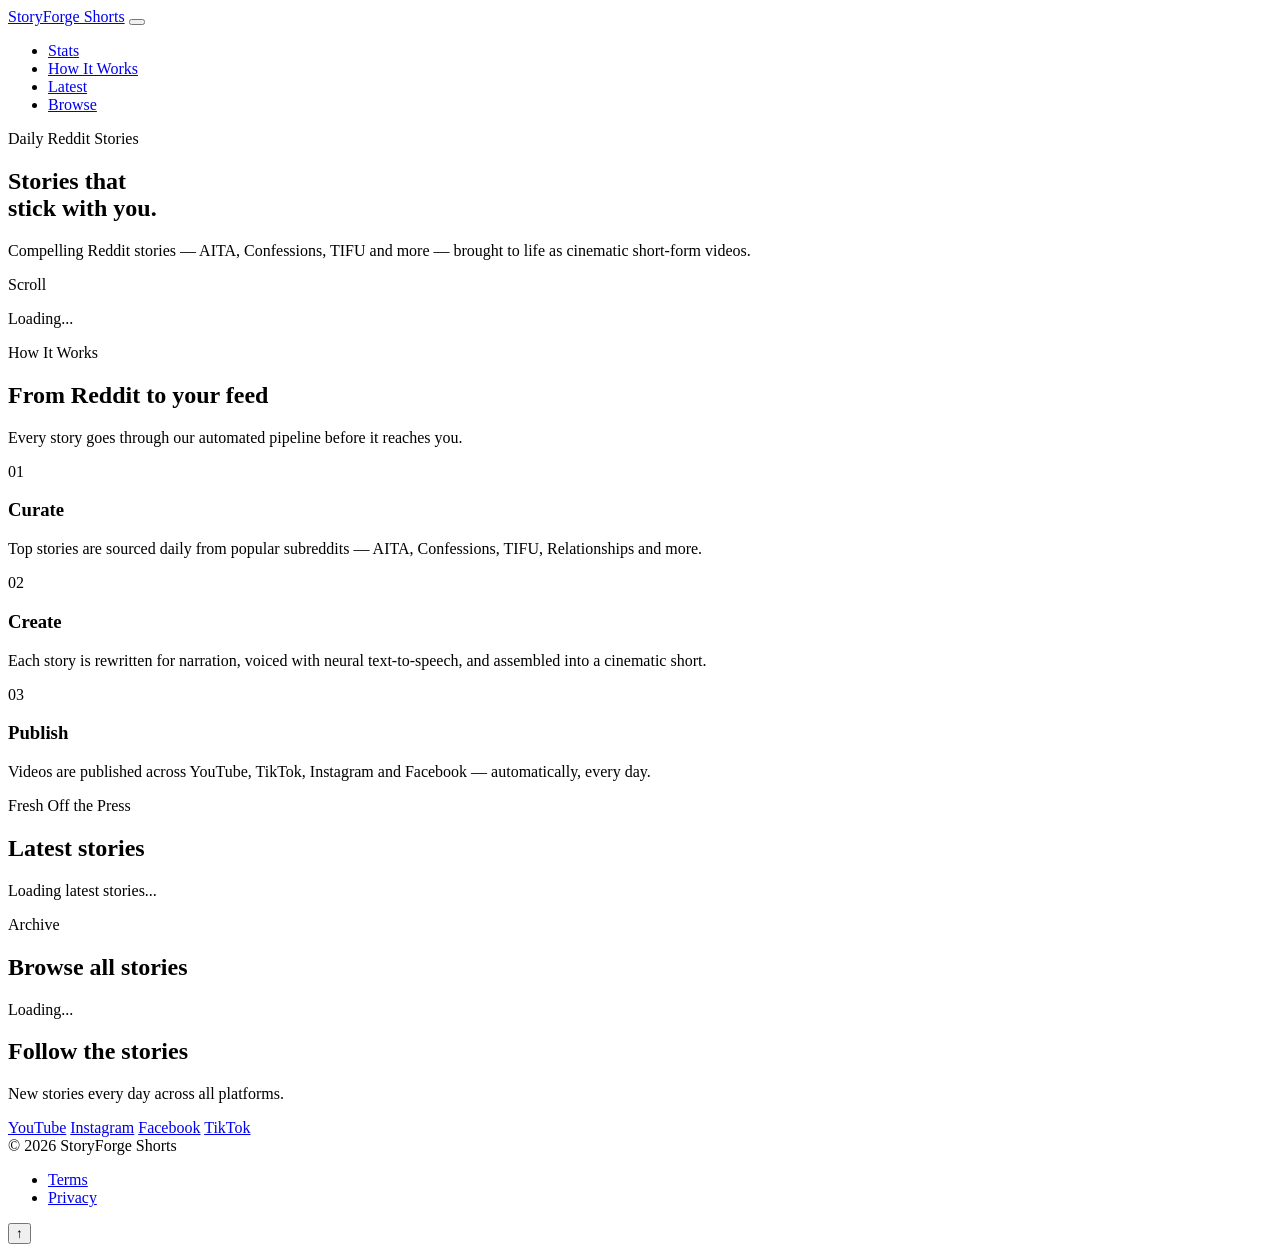
==== index.html @ d6430f86 "Polish: hero fade-in, sort toggle, filter transitions, 404 page, grain texture - CSS-only hero fade-" ====
<!DOCTYPE html>
<html lang="en">
<head>
    <meta charset="UTF-8">
    <meta name="viewport" content="width=device-width, initial-scale=1.0">
    <title>StoryForge Shorts — Daily Reddit Stories</title>
    <meta name="description" content="Compelling Reddit stories brought to life as short-form videos. AITA, TIFU, Confessions, Relationships and more — new stories daily.">
    <meta property="og:title" content="StoryForge Shorts — Daily Reddit Stories">
    <meta property="og:description" content="Reddit stories as cinematic short-form videos. New stories daily on YouTube, TikTok, Instagram and more.">
    <meta property="og:image" content="/storyforgesshorts.com/app_icon.png">
    <meta property="og:type" content="website">
    <link rel="icon" href="/storyforgesshorts.com/app_icon.png">
    <link rel="preconnect" href="https://img.youtube.com">
    <link rel="preconnect" href="https://www.youtube.com">
    <link rel="stylesheet" href="/storyforgesshorts.com/css/style.css">
</head>
<body>

    <!-- Nav -->
    <nav class="site-nav">
        <div class="container">
            <a href="/storyforgesshorts.com/" class="brand">StoryForge Shorts</a>
            <button class="nav-toggle" aria-label="Menu">
                <span></span><span></span><span></span>
            </button>
            <ul class="nav-links">
                <li><a href="#stats">Stats</a></li>
                <li><a href="#how">How It Works</a></li>
                <li><a href="#latest">Latest</a></li>
                <li><a href="#gallery">Browse</a></li>
            </ul>
        </div>
    </nav>

    <!-- Hero — CSS-only fade-in, no .reveal needed -->
    <section class="hero">
        <div class="hero-content">
            <span class="hero-label">Daily Reddit Stories</span>
            <h1>Stories that<br><span class="accent">stick with you.</span></h1>
            <p class="hero-sub">Compelling Reddit stories — AITA, Confessions, TIFU and more — brought to life as cinematic short-form videos.</p>
        </div>
        <div id="hero-video" class="hero-video"></div>
        <div class="scroll-hint">
            <span>Scroll</span>
            <div class="arrow"></div>
        </div>
    </section>

    <!-- Stats -->
    <section id="stats" class="stats-section">
        <div class="container">
            <div id="stats-row" class="stats-row reveal">
                <p class="loading-msg">Loading...</p>
            </div>
        </div>
    </section>

    <!-- How It Works -->
    <section id="how" class="how-section">
        <div class="container">
            <div class="section-title reveal">
                <span class="label">How It Works</span>
                <h2>From Reddit to your feed</h2>
                <p>Every story goes through our automated pipeline before it reaches you.</p>
            </div>
            <div class="steps-grid">
                <div class="step reveal reveal-delay-1">
                    <div class="step-num">01</div>
                    <h3>Curate</h3>
                    <p>Top stories are sourced daily from popular subreddits — AITA, Confessions, TIFU, Relationships and more.</p>
                </div>
                <div class="step reveal reveal-delay-2">
                    <div class="step-num">02</div>
                    <h3>Create</h3>
                    <p>Each story is rewritten for narration, voiced with neural text-to-speech, and assembled into a cinematic short.</p>
                </div>
                <div class="step reveal reveal-delay-3">
                    <div class="step-num">03</div>
                    <h3>Publish</h3>
                    <p>Videos are published across YouTube, TikTok, Instagram and Facebook — automatically, every day.</p>
                </div>
            </div>
        </div>
    </section>

    <!-- Latest Stories -->
    <section id="latest" class="latest-section">
        <div class="container">
            <div class="section-title reveal">
                <span class="label">Fresh Off the Press</span>
                <h2>Latest stories</h2>
            </div>
            <div id="latest-grid" class="latest-grid">
                <p class="loading-msg">Loading latest stories...</p>
            </div>
        </div>
    </section>

    <!-- Gallery -->
    <section id="gallery" class="gallery-section">
        <div class="container">
            <div class="section-title reveal">
                <span class="label">Archive</span>
                <h2>Browse all stories</h2>
            </div>
            <div class="gallery-controls reveal">
                <div id="filter-tabs" class="filter-tabs"></div>
                <div id="sort-toggle" class="sort-toggle"></div>
            </div>
            <div id="video-grid" class="video-grid">
                <p class="loading-msg">Loading...</p>
            </div>
        </div>
    </section>

    <!-- CTA / Social -->
    <section class="cta-section">
        <div class="container reveal">
            <h2>Follow the stories</h2>
            <p>New stories every day across all platforms.</p>
            <div class="social-row">
                <a href="https://youtube.com/@storyforgecaps" target="_blank" rel="noopener" class="social-btn">YouTube</a>
                <a href="https://www.instagram.com/storyforgecaps" target="_blank" rel="noopener" class="social-btn">Instagram</a>
                <a href="https://www.facebook.com/people/Story-Forge-Shorts/61588157677392/" target="_blank" rel="noopener" class="social-btn">Facebook</a>
                <a href="https://www.tiktok.com/@storyforgecaps" target="_blank" rel="noopener" class="social-btn">TikTok</a>
            </div>
        </div>
    </section>

    <!-- Footer -->
    <footer class="site-footer">
        <div class="container">
            <div class="footer-inner">
                <span class="footer-copy">&copy; 2026 StoryForge Shorts</span>
                <ul class="footer-links">
                    <li><a href="/storyforgesshorts.com/terms">Terms</a></li>
                    <li><a href="/storyforgesshorts.com/privacy">Privacy</a></li>
                </ul>
            </div>
        </div>
    </footer>

    <button id="back-to-top" class="back-to-top" aria-label="Back to top">&#8593;</button>

    <script src="/storyforgesshorts.com/js/app.js"></script>
</body>
</html>
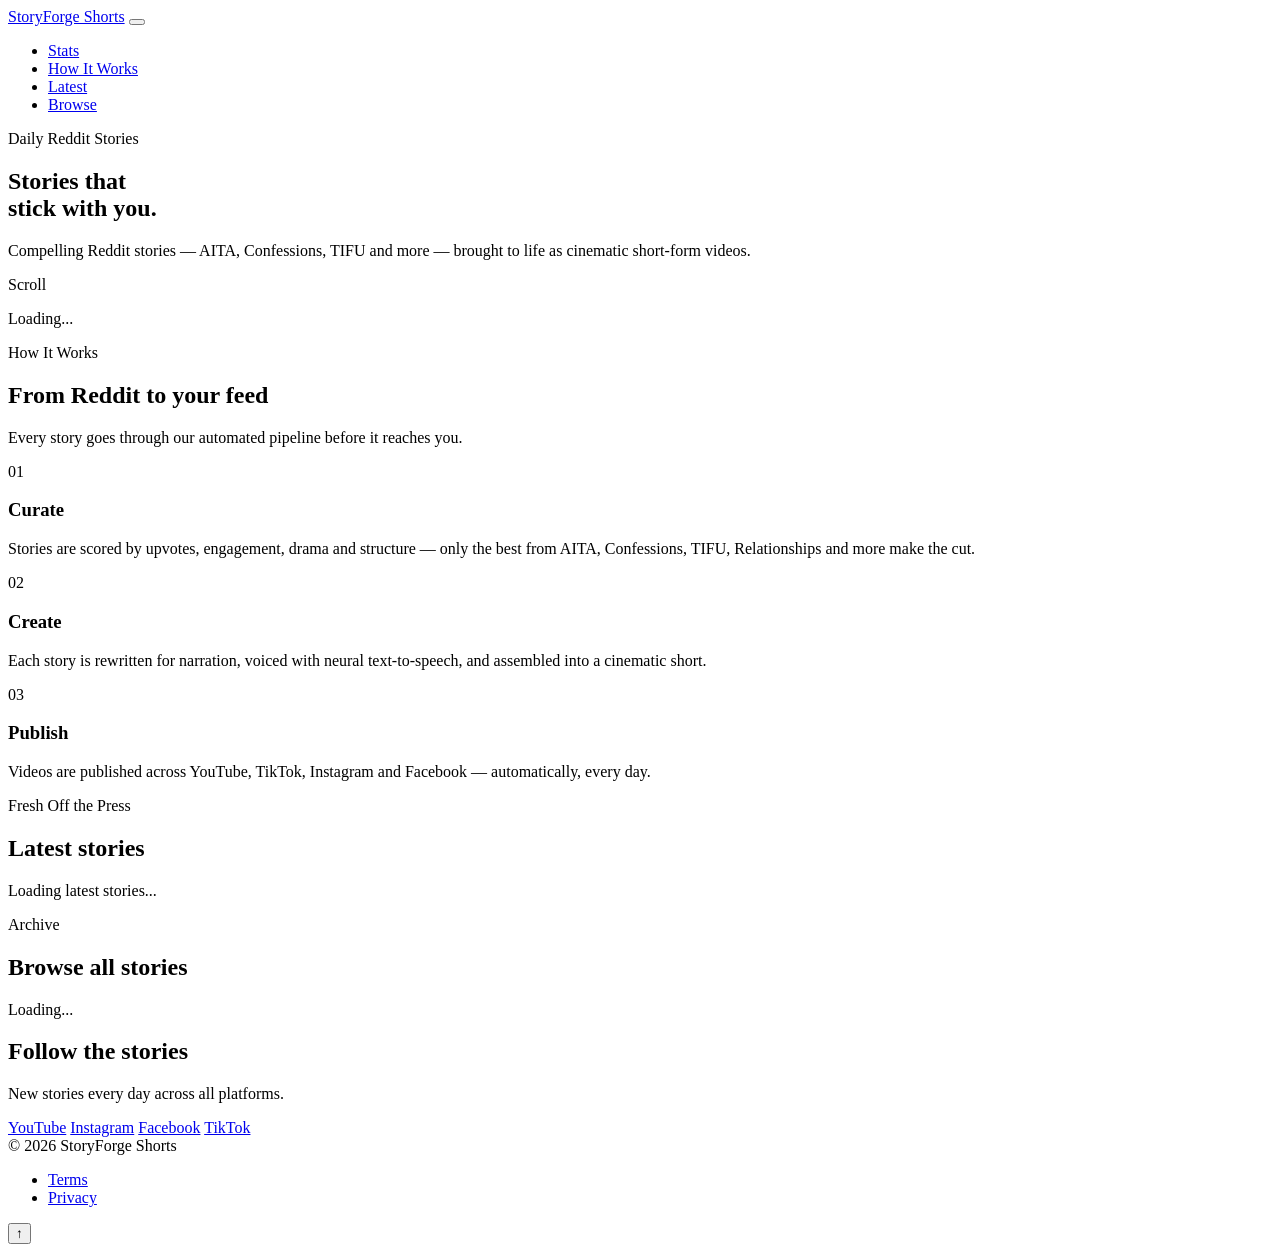
==== commit 0c7bd53c: "Show actual video titles and update How It Works copy - Story cards now display real titles from met" ====
--- a/index.html
+++ b/index.html
@@ -67,7 +67,7 @@
                 <div class="step reveal reveal-delay-1">
                     <div class="step-num">01</div>
                     <h3>Curate</h3>
-                    <p>Top stories are sourced daily from popular subreddits — AITA, Confessions, TIFU, Relationships and more.</p>
+                    <p>Stories are scored by upvotes, engagement, drama and structure — only the best from AITA, Confessions, TIFU, Relationships and more make the cut.</p>
                 </div>
                 <div class="step reveal reveal-delay-2">
                     <div class="step-num">02</div>
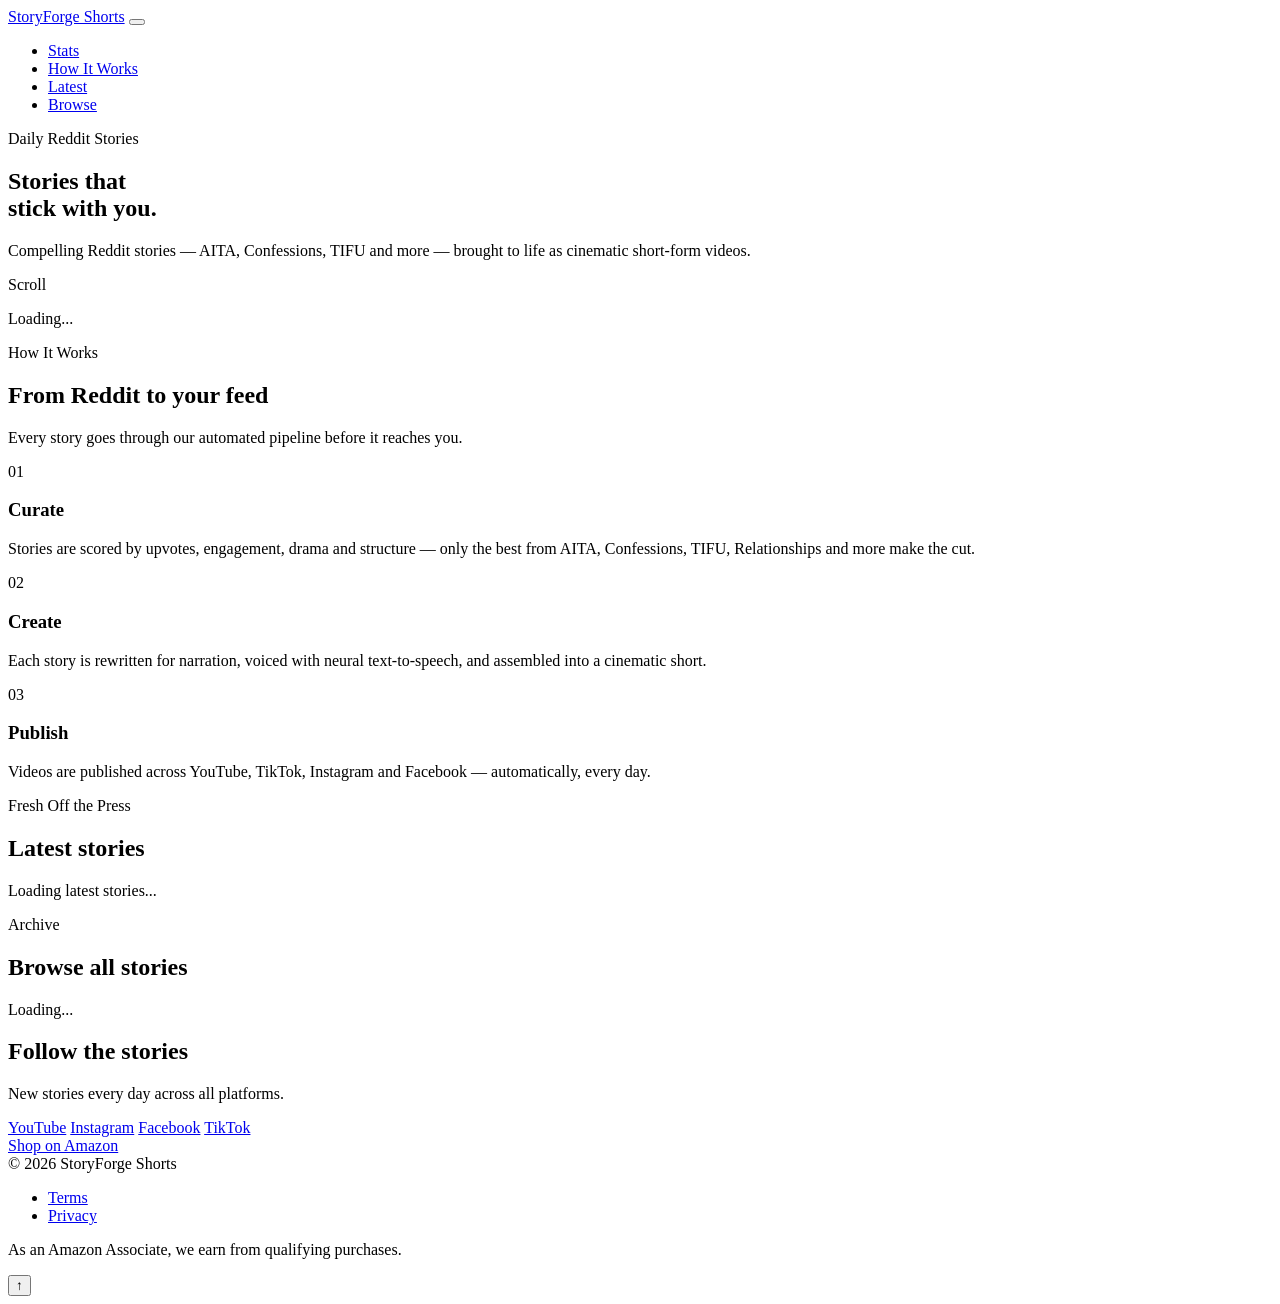
==== commit d068bf63: "Add Amazon affiliate link and disclosure to website Co-Authored-By: Claude Opus 4.6 <noreply@anthrop" ====
--- a/index.html
+++ b/index.html
@@ -124,6 +124,9 @@
                 <a href="https://www.facebook.com/people/Story-Forge-Shorts/61588157677392/" target="_blank" rel="noopener" class="social-btn">Facebook</a>
                 <a href="https://www.tiktok.com/@storyforgecaps" target="_blank" rel="noopener" class="social-btn">TikTok</a>
             </div>
+            <div class="affiliate-row">
+                <a href="https://www.amazon.ae/?tag=storyforgesho-21" target="_blank" rel="noopener" class="social-btn affiliate-btn">Shop on Amazon</a>
+            </div>
         </div>
     </section>
 
@@ -137,6 +140,7 @@
                     <li><a href="/storyforgesshorts.com/privacy">Privacy</a></li>
                 </ul>
             </div>
+            <p class="affiliate-disclosure">As an Amazon Associate, we earn from qualifying purchases.</p>
         </div>
     </footer>
 
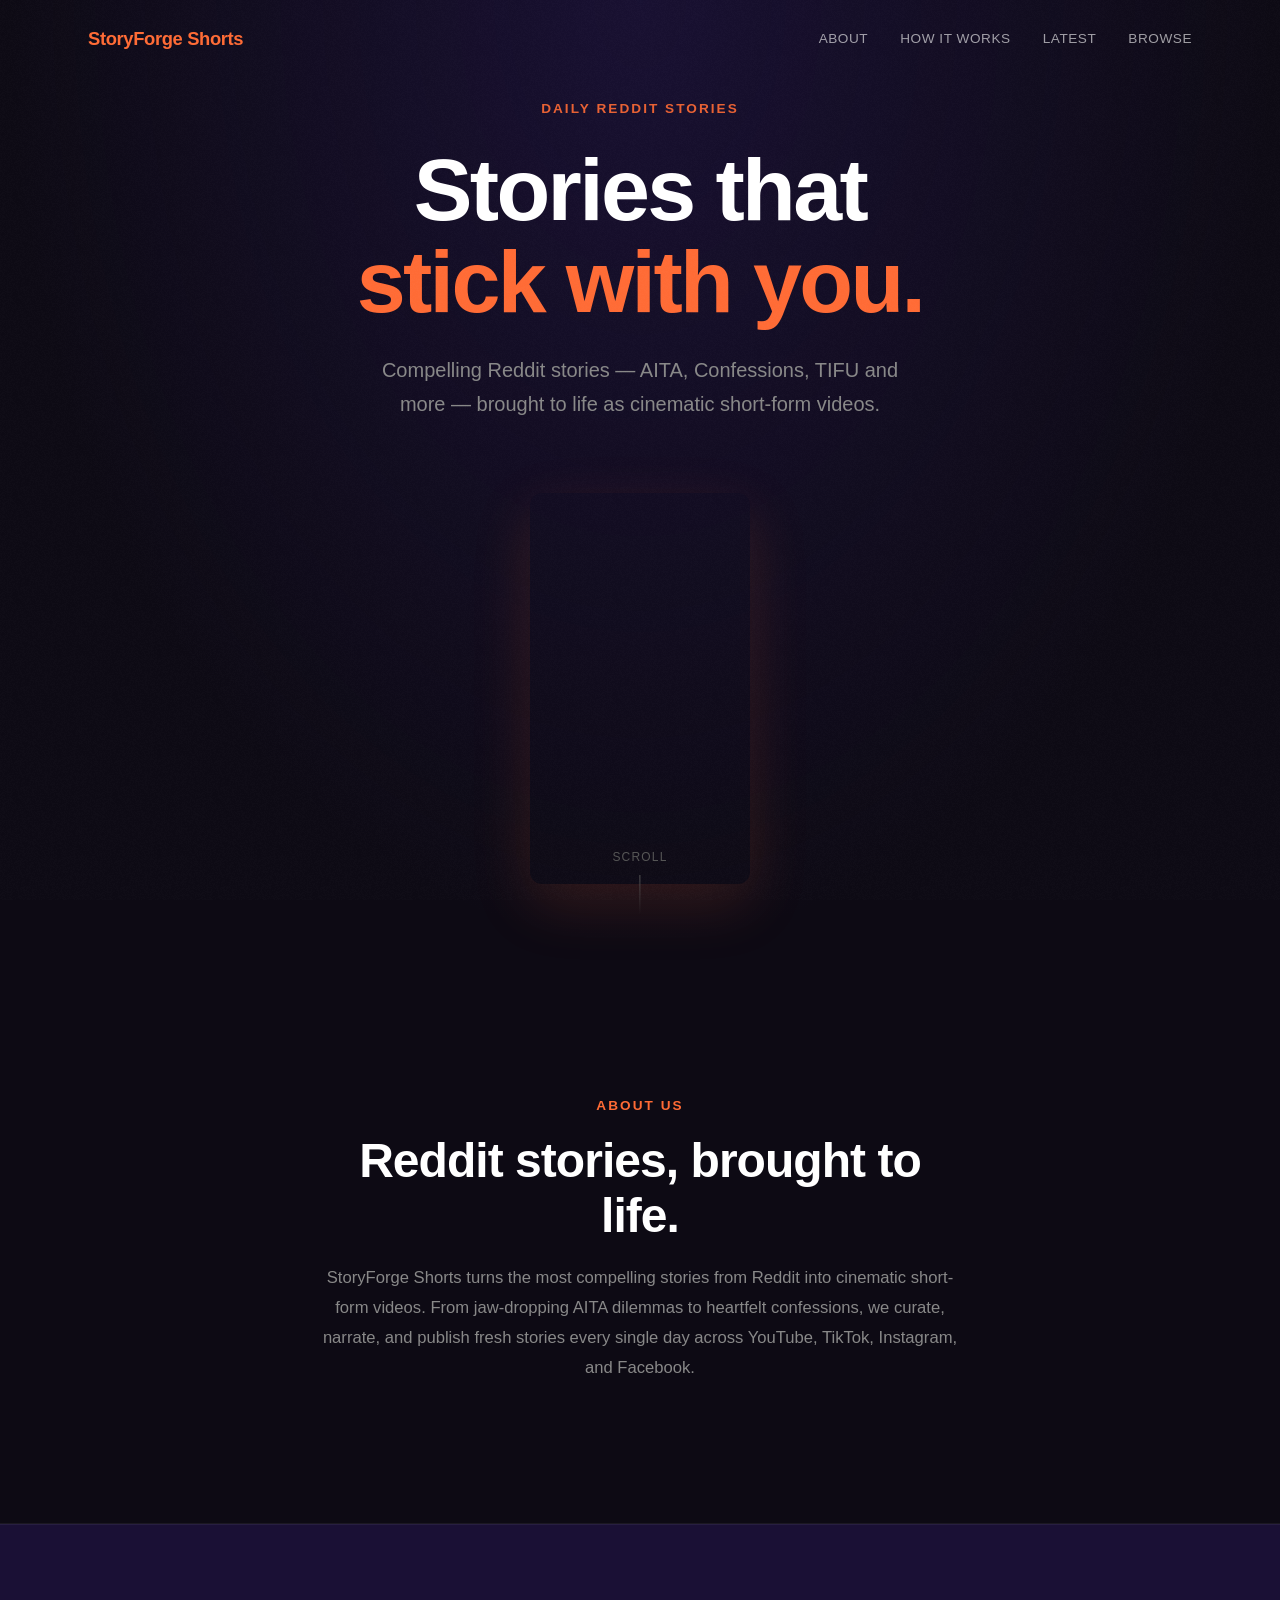
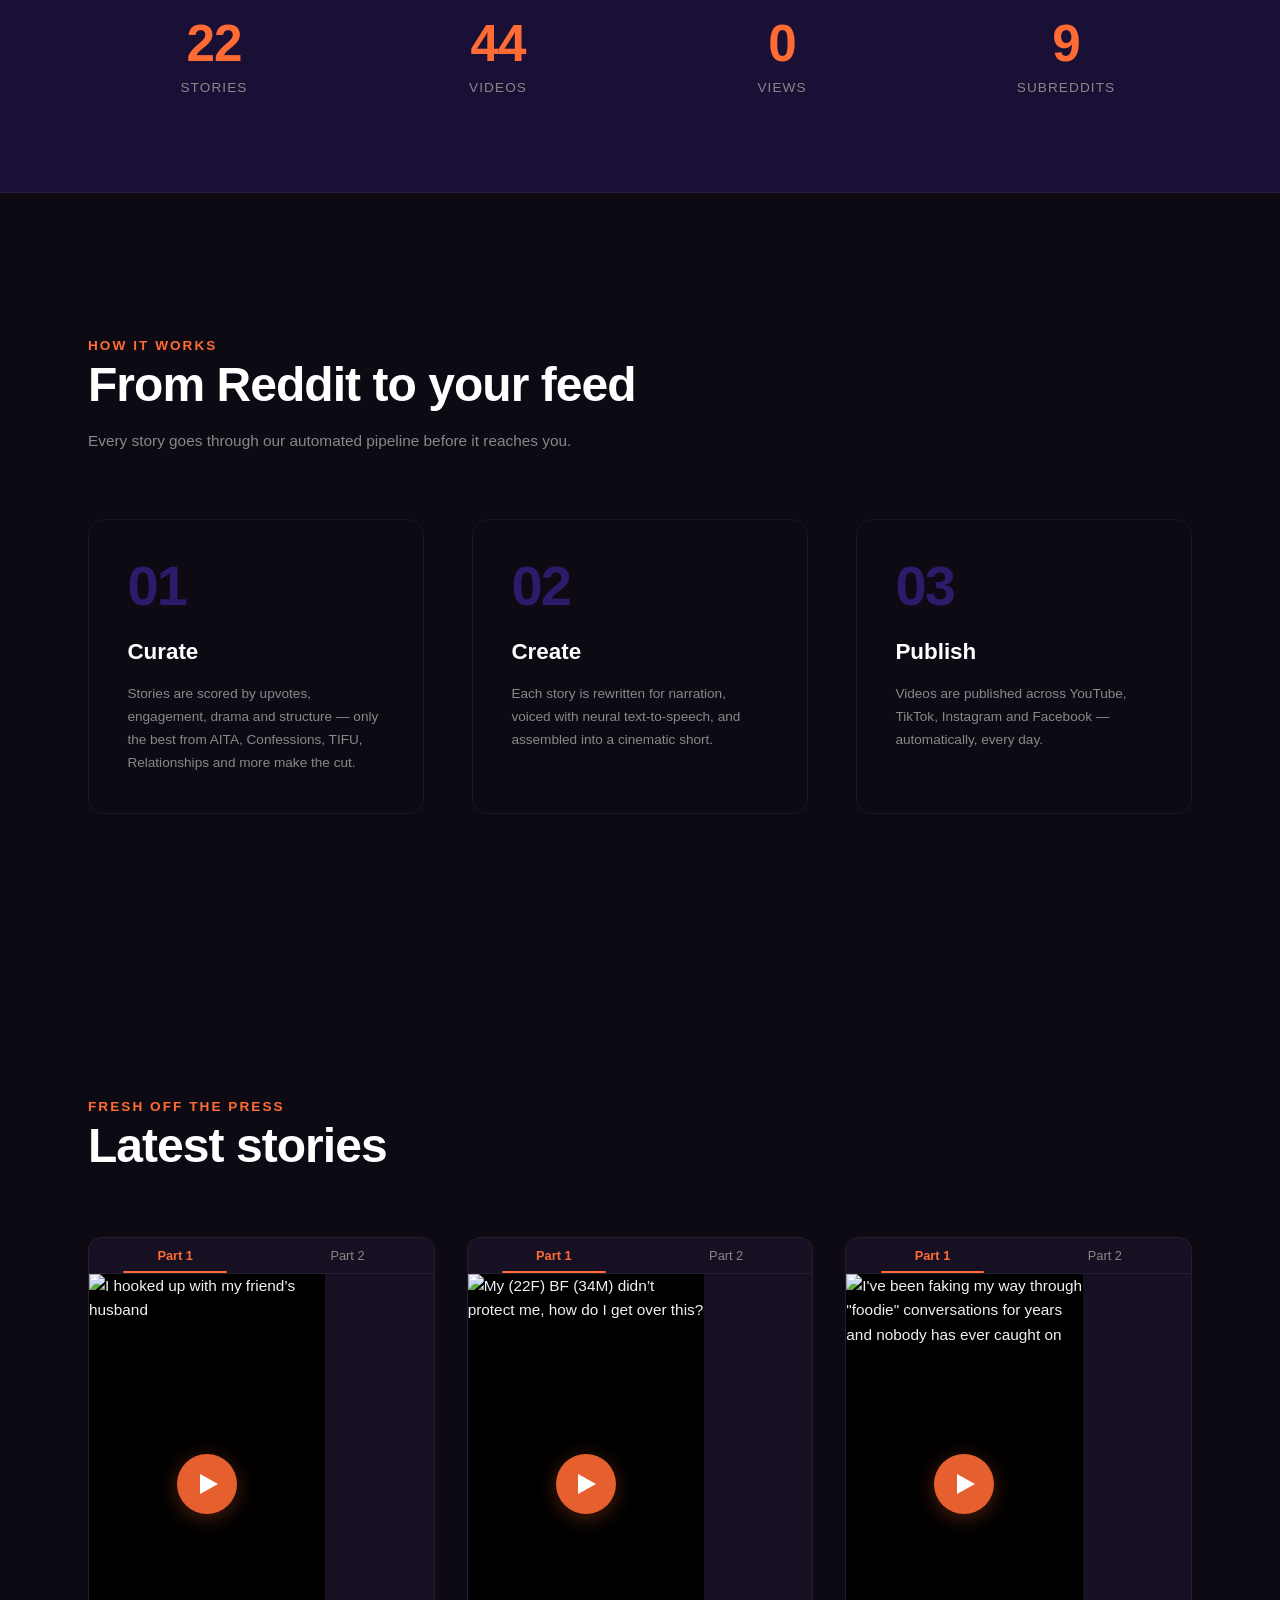
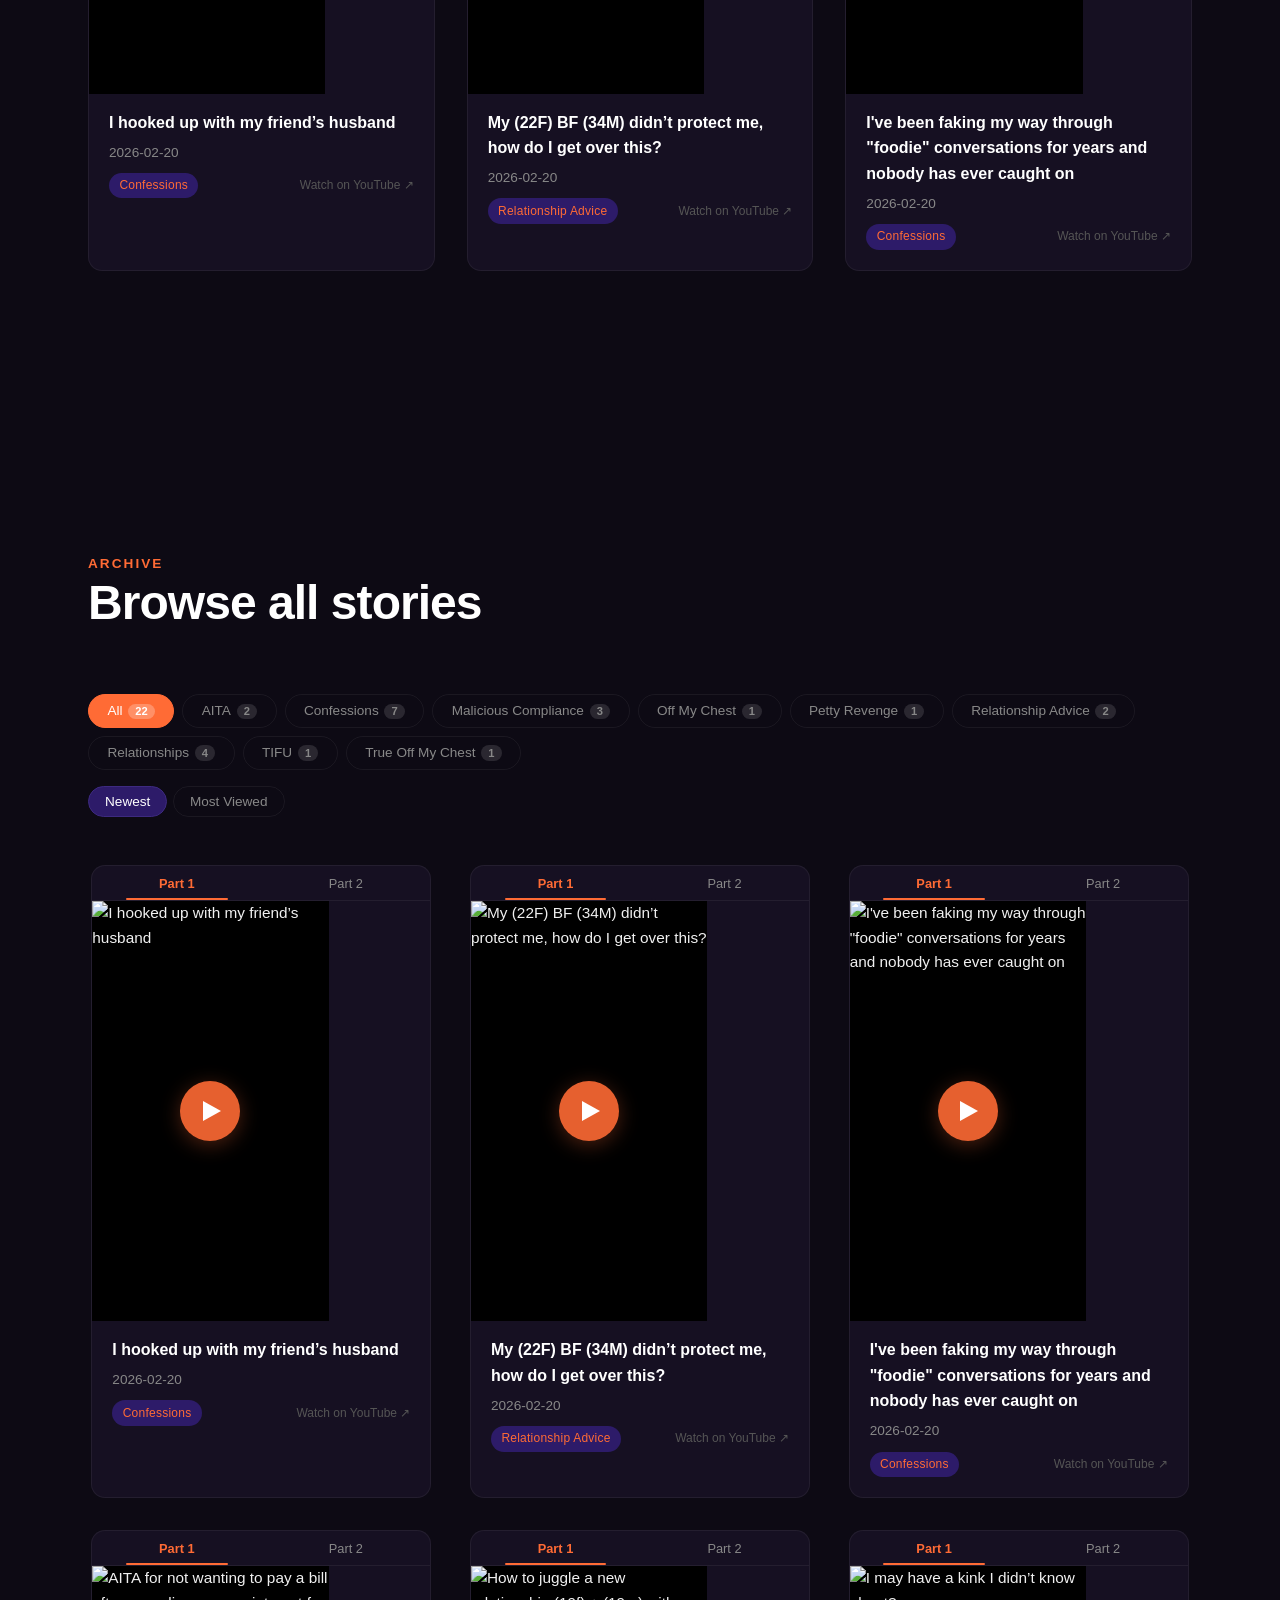
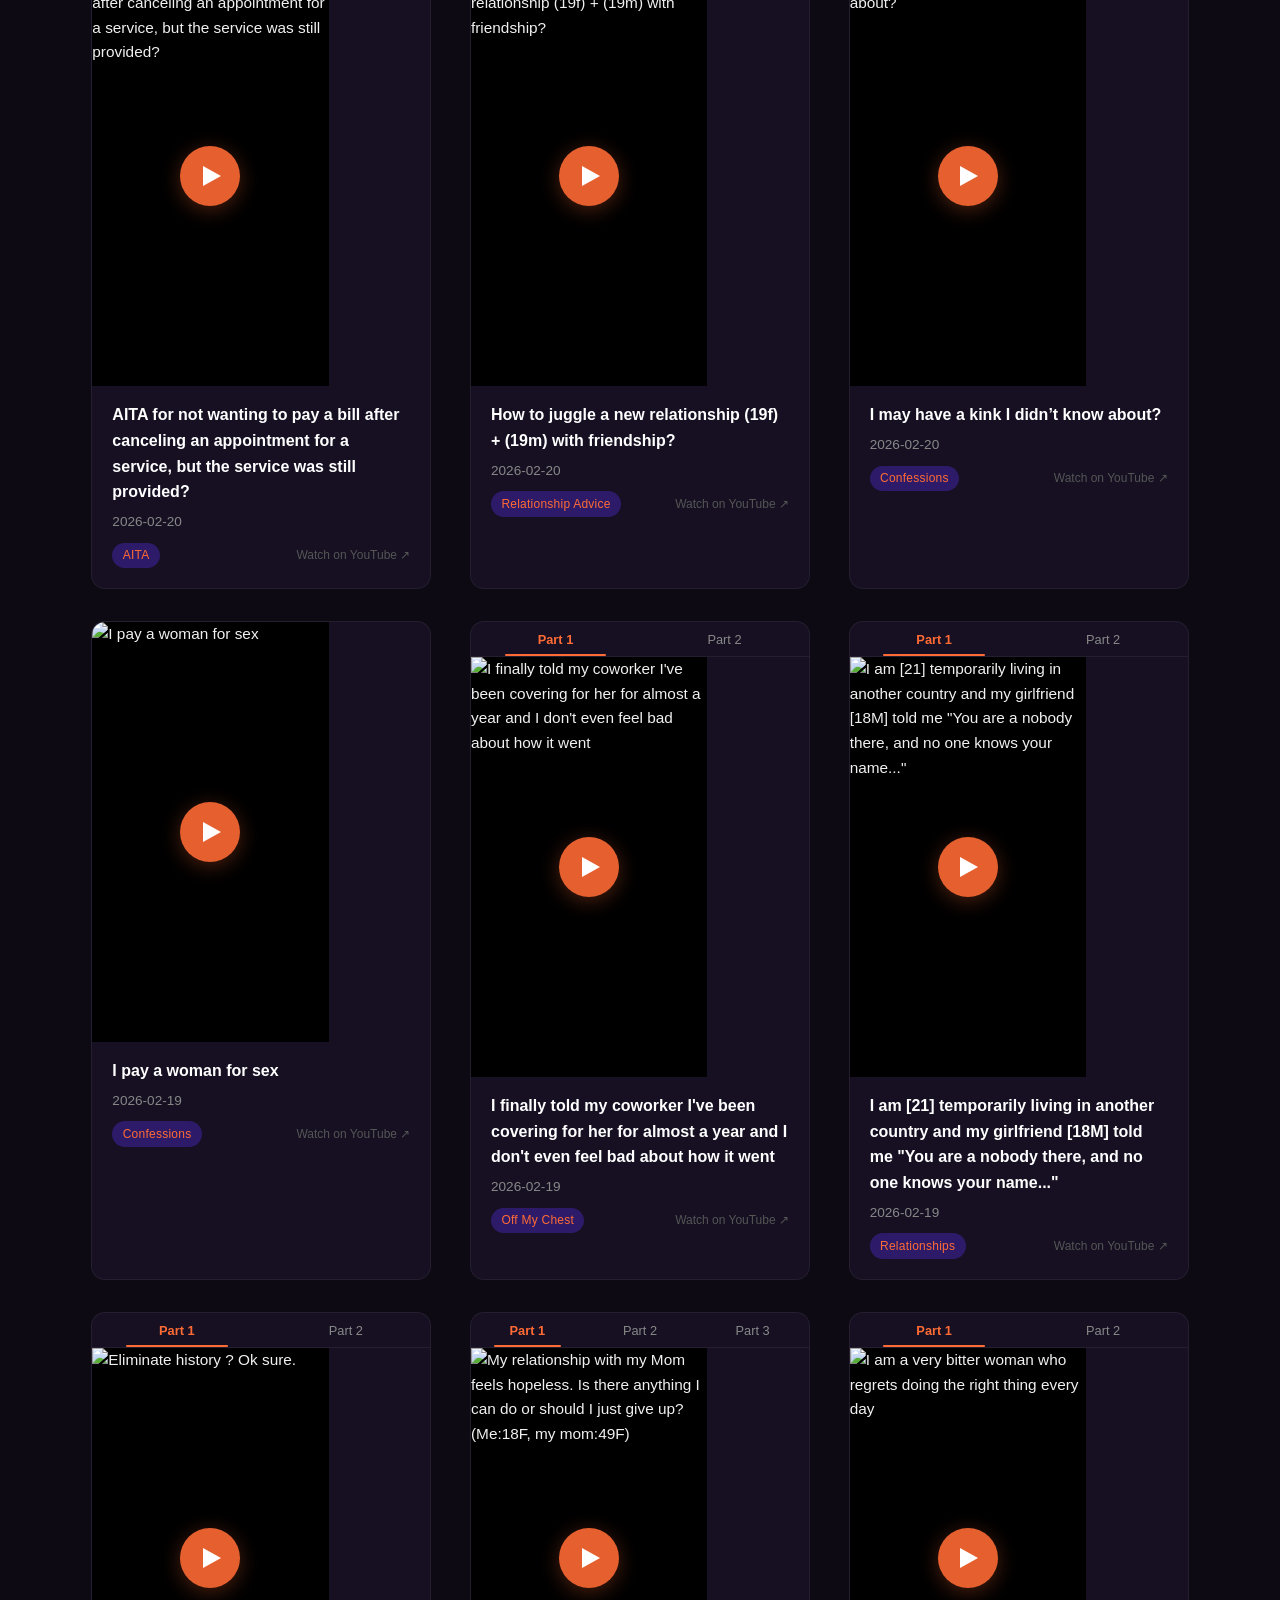
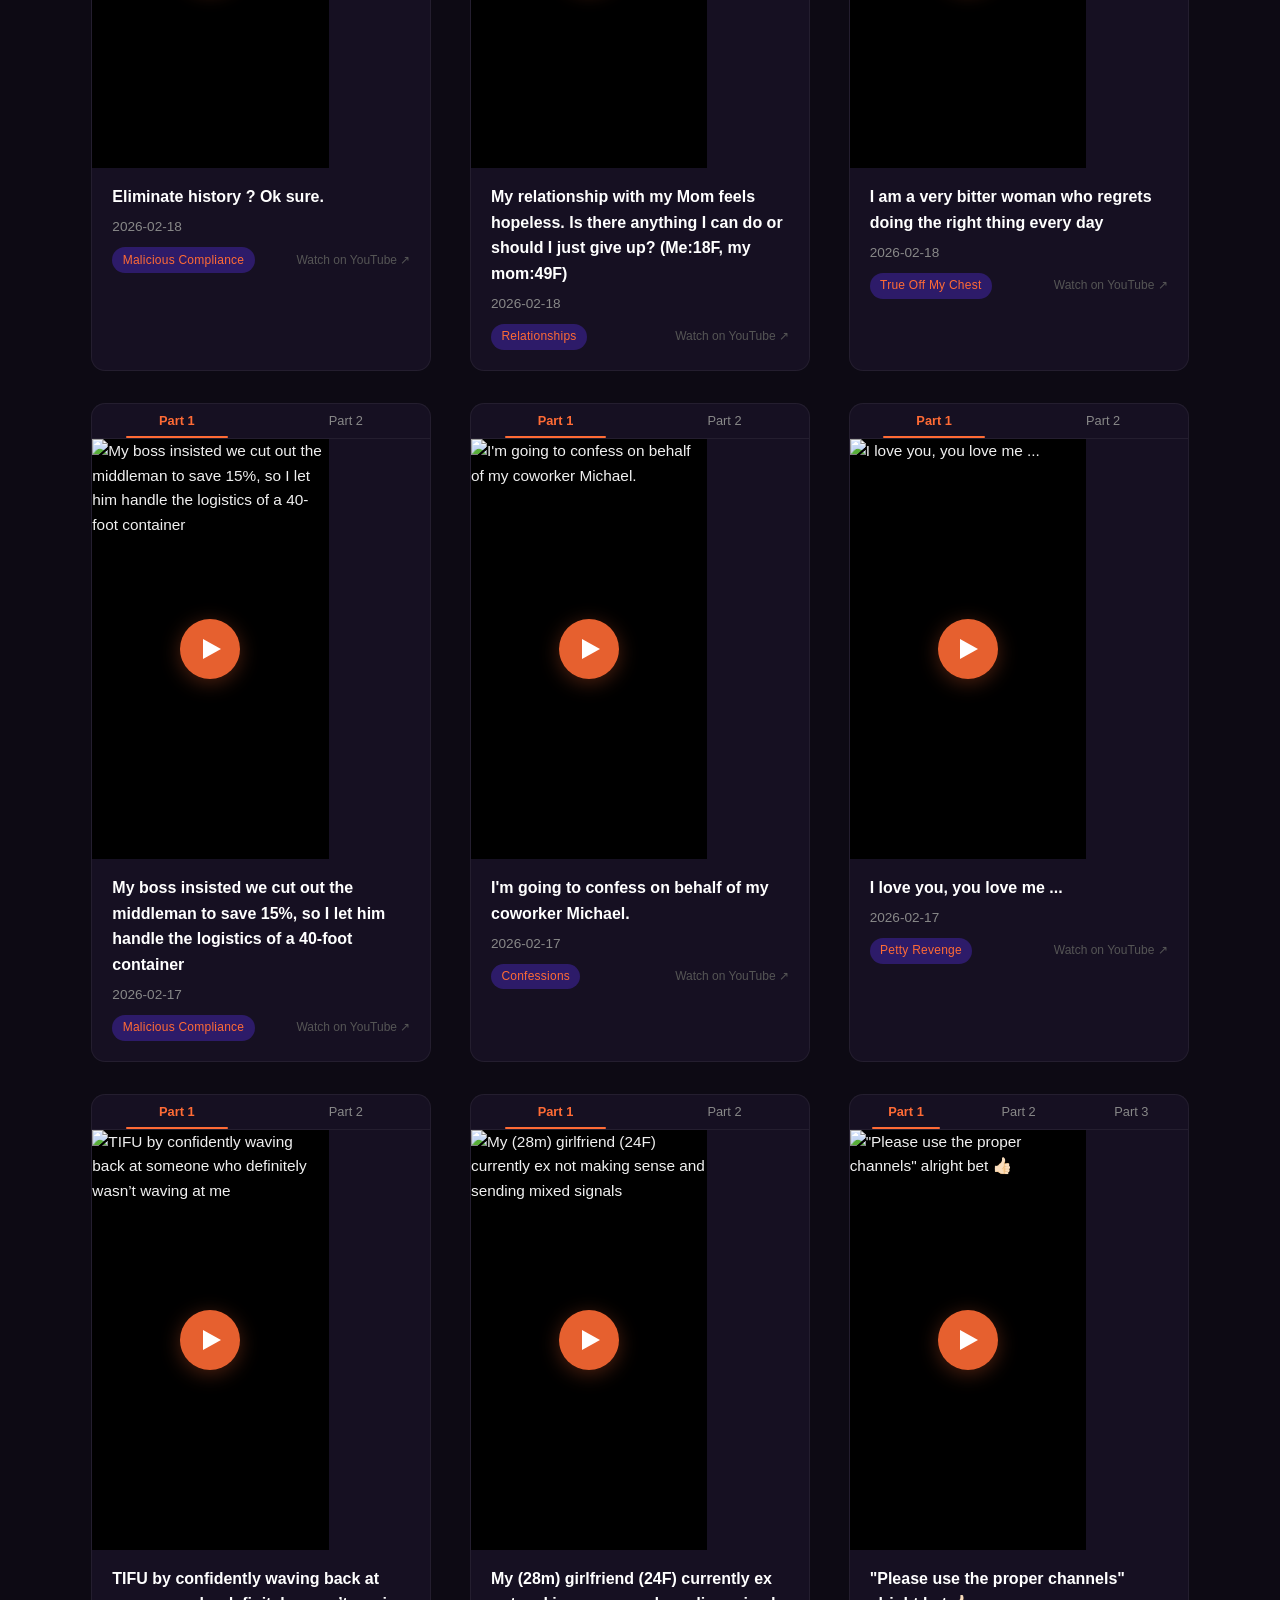
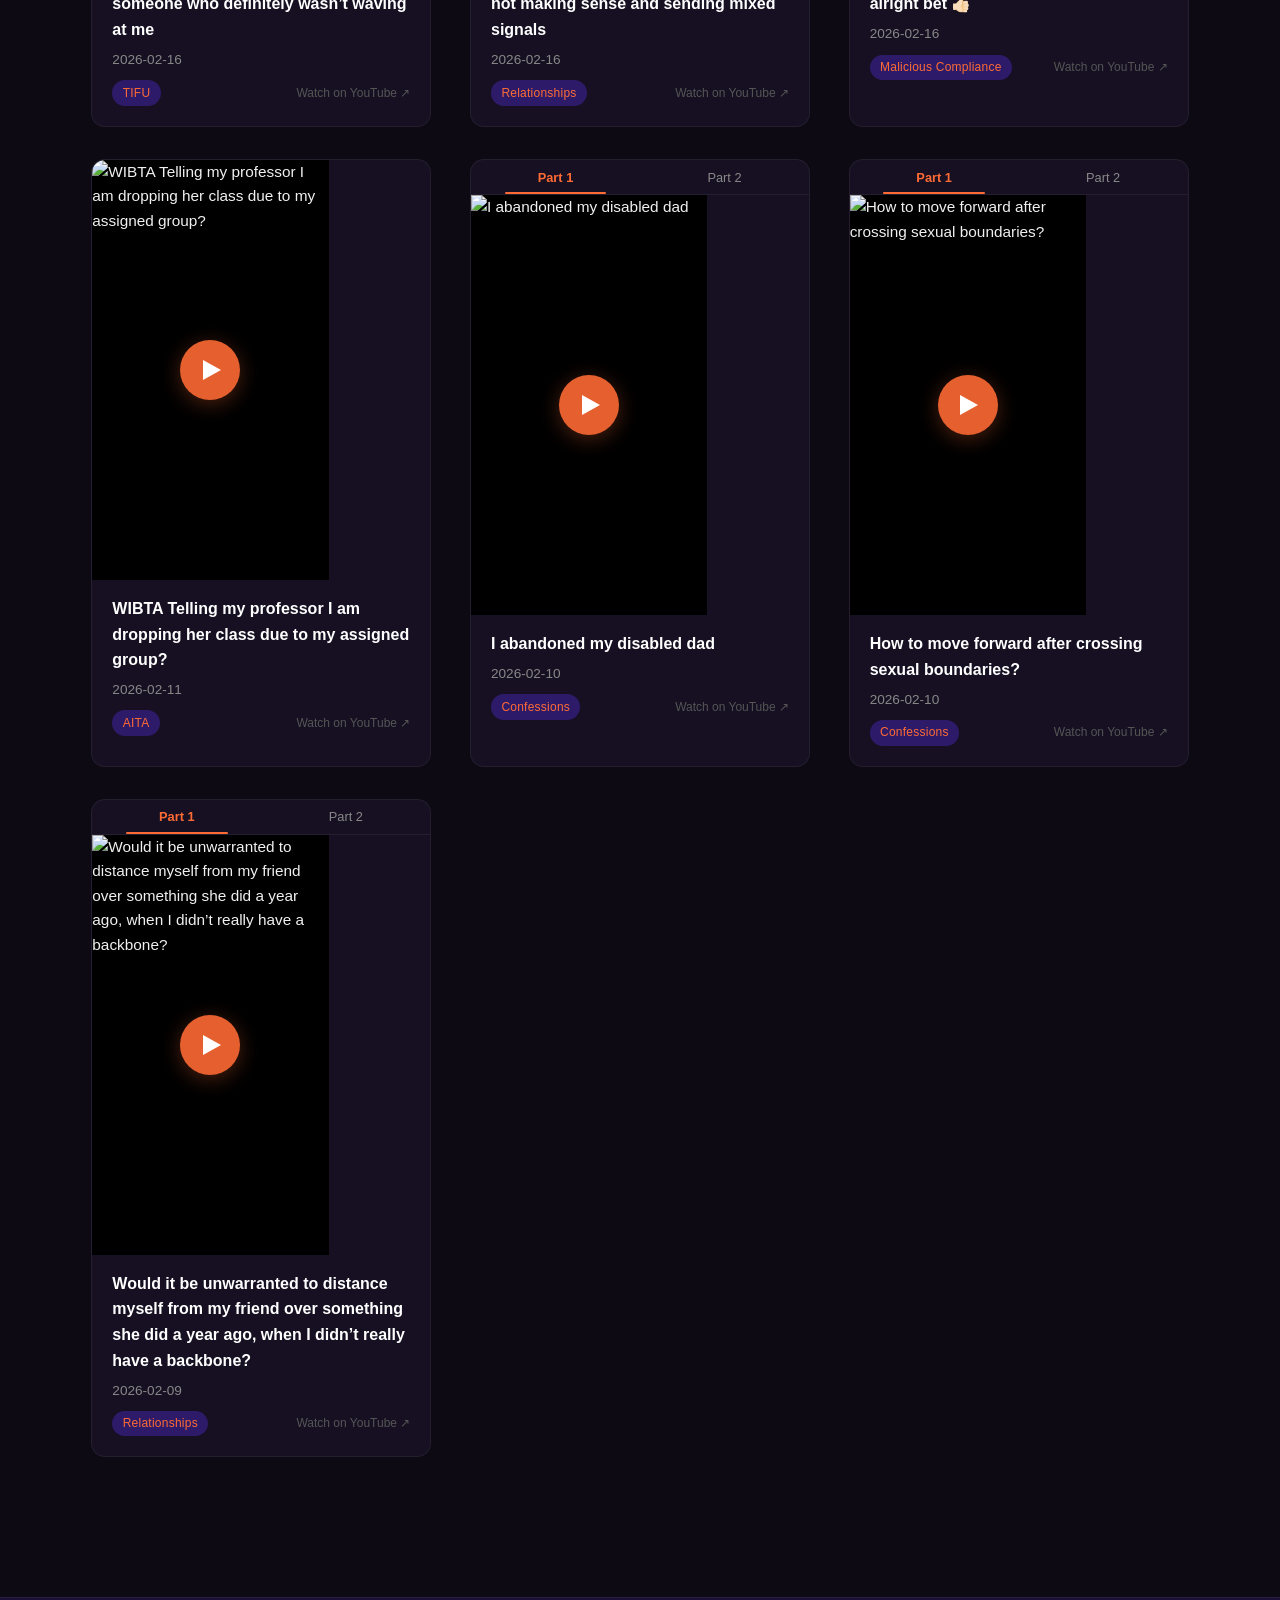
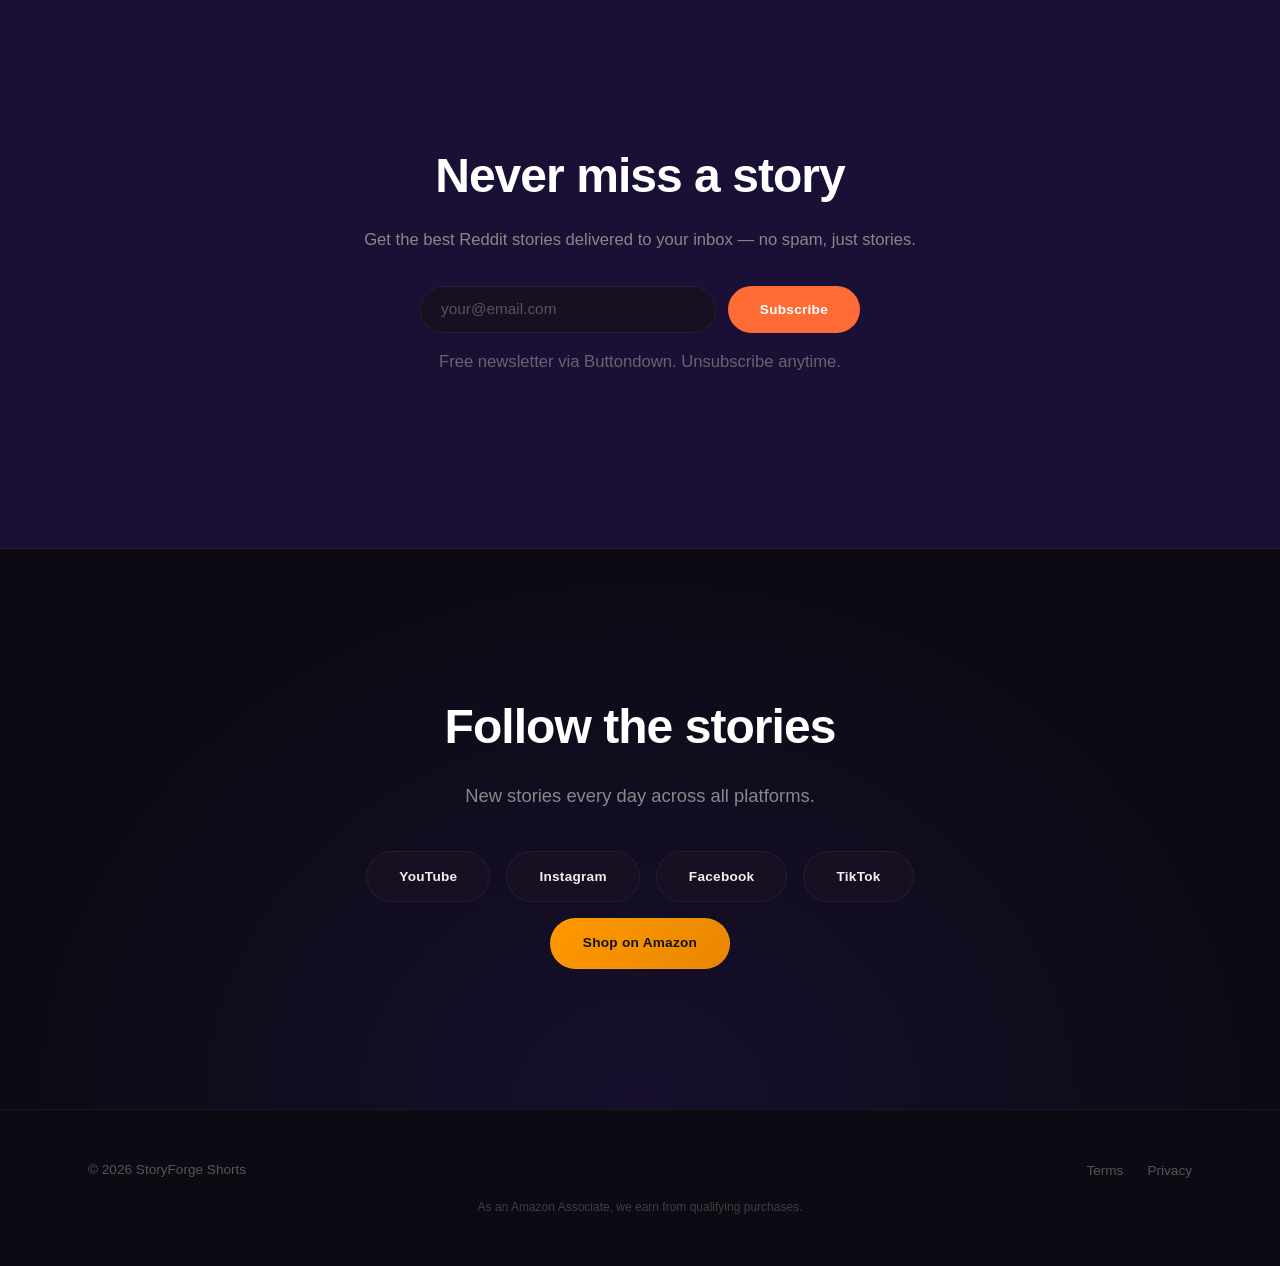
==== commit 4e3664eb: "Polish website: About section, subscribe form, SEO, relative paths - Add About section between hero " ====
--- a/index.html
+++ b/index.html
@@ -7,24 +7,49 @@
     <meta name="description" content="Compelling Reddit stories brought to life as short-form videos. AITA, TIFU, Confessions, Relationships and more — new stories daily.">
     <meta property="og:title" content="StoryForge Shorts — Daily Reddit Stories">
     <meta property="og:description" content="Reddit stories as cinematic short-form videos. New stories daily on YouTube, TikTok, Instagram and more.">
-    <meta property="og:image" content="/storyforgesshorts.com/app_icon.png">
+    <meta property="og:image" content="https://kkmat.github.io/storyforgesshorts.com/app_icon.png">
+    <meta property="og:url" content="https://kkmat.github.io/storyforgesshorts.com/">
     <meta property="og:type" content="website">
-    <link rel="icon" href="/storyforgesshorts.com/app_icon.png">
+    <meta property="og:site_name" content="StoryForge Shorts">
+    <meta name="twitter:card" content="summary">
+    <meta name="twitter:title" content="StoryForge Shorts — Daily Reddit Stories">
+    <meta name="twitter:description" content="Reddit stories as cinematic short-form videos. New stories daily.">
+    <meta name="twitter:image" content="https://kkmat.github.io/storyforgesshorts.com/app_icon.png">
+    <meta name="theme-color" content="#0d0a14">
+    <link rel="canonical" href="https://kkmat.github.io/storyforgesshorts.com/">
+    <link rel="icon" href="./app_icon.png">
     <link rel="preconnect" href="https://img.youtube.com">
     <link rel="preconnect" href="https://www.youtube.com">
-    <link rel="stylesheet" href="/storyforgesshorts.com/css/style.css">
+    <link rel="stylesheet" href="./css/style.css">
+    <script type="application/ld+json">
+    {
+      "@context": "https://schema.org",
+      "@type": "WebSite",
+      "name": "StoryForge Shorts",
+      "url": "https://kkmat.github.io/storyforgesshorts.com/",
+      "description": "Compelling Reddit stories brought to life as cinematic short-form videos.",
+      "publisher": {
+        "@type": "Organization",
+        "name": "StoryForge Shorts",
+        "logo": {
+          "@type": "ImageObject",
+          "url": "https://kkmat.github.io/storyforgesshorts.com/app_icon.png"
+        }
+      }
+    }
+    </script>
 </head>
 <body>
 
     <!-- Nav -->
     <nav class="site-nav">
         <div class="container">
-            <a href="/storyforgesshorts.com/" class="brand">StoryForge Shorts</a>
+            <a href="./" class="brand">StoryForge Shorts</a>
             <button class="nav-toggle" aria-label="Menu">
                 <span></span><span></span><span></span>
             </button>
             <ul class="nav-links">
-                <li><a href="#stats">Stats</a></li>
+                <li><a href="#about">About</a></li>
                 <li><a href="#how">How It Works</a></li>
                 <li><a href="#latest">Latest</a></li>
                 <li><a href="#gallery">Browse</a></li>
@@ -43,6 +68,17 @@
         <div class="scroll-hint">
             <span>Scroll</span>
             <div class="arrow"></div>
+        </div>
+    </section>
+
+    <!-- About -->
+    <section id="about" class="about-section">
+        <div class="container">
+            <div class="about-inner reveal">
+                <span class="label">About Us</span>
+                <h2>Reddit stories, brought to life.</h2>
+                <p>StoryForge Shorts turns the most compelling stories from Reddit into cinematic short-form videos. From jaw-dropping AITA dilemmas to heartfelt confessions, we curate, narrate, and publish fresh stories every single day across YouTube, TikTok, Instagram, and Facebook.</p>
+            </div>
         </div>
     </section>
 
@@ -113,6 +149,21 @@
         </div>
     </section>
 
+    <!-- Subscribe -->
+    <section id="subscribe" class="subscribe-section">
+        <div class="container">
+            <div class="subscribe-inner reveal">
+                <h2>Never miss a story</h2>
+                <p>Get the best Reddit stories delivered to your inbox — no spam, just stories.</p>
+                <form action="https://buttondown.com/api/emails/embed-subscribe/storyforgesshorts" method="post" target="_blank" class="subscribe-form">
+                    <input type="email" name="email" placeholder="your@email.com" required>
+                    <button type="submit">Subscribe</button>
+                </form>
+                <p class="subscribe-note">Free newsletter via Buttondown. Unsubscribe anytime.</p>
+            </div>
+        </div>
+    </section>
+
     <!-- CTA / Social -->
     <section class="cta-section">
         <div class="container reveal">
@@ -125,7 +176,7 @@
                 <a href="https://www.tiktok.com/@storyforgecaps" target="_blank" rel="noopener" class="social-btn">TikTok</a>
             </div>
             <div class="affiliate-row">
-                <a href="https://www.amazon.ae/?tag=storyforgesho-21" target="_blank" rel="noopener" class="social-btn affiliate-btn">Shop on Amazon</a>
+                <a href="https://www.amazon.com/?tag=storyforgesho-20" target="_blank" rel="noopener" class="social-btn affiliate-btn">Shop on Amazon</a>
             </div>
         </div>
     </section>
@@ -136,8 +187,8 @@
             <div class="footer-inner">
                 <span class="footer-copy">&copy; 2026 StoryForge Shorts</span>
                 <ul class="footer-links">
-                    <li><a href="/storyforgesshorts.com/terms">Terms</a></li>
-                    <li><a href="/storyforgesshorts.com/privacy">Privacy</a></li>
+                    <li><a href="./terms">Terms</a></li>
+                    <li><a href="./privacy">Privacy</a></li>
                 </ul>
             </div>
             <p class="affiliate-disclosure">As an Amazon Associate, we earn from qualifying purchases.</p>
@@ -146,6 +197,6 @@
 
     <button id="back-to-top" class="back-to-top" aria-label="Back to top">&#8593;</button>
 
-    <script src="/storyforgesshorts.com/js/app.js"></script>
+    <script src="./js/app.js"></script>
 </body>
 </html>
--- a/css/style.css
+++ b/css/style.css
@@ -0,0 +1,996 @@
+/* ============================================
+   StoryForge Shorts — Premium Design System
+   ============================================ */
+
+/* --- Custom Properties --- */
+:root {
+  --bg: #0d0a14;
+  --bg-surface: #161022;
+  --bg-accent: #1a1035;
+  --brand: #FF6B35;
+  --brand-hover: #ff8a5c;
+  --brand-dark: #e55a2b;
+  --purple: #2D1B69;
+  --purple-light: #3d2a80;
+  --text: #f0f0f0;
+  --text-muted: #888;
+  --text-dim: #555;
+  --border: rgba(255, 255, 255, 0.06);
+
+  --container: 1200px;
+  --gap: clamp(1rem, 3vw, 2rem);
+  --section-pad: clamp(80px, 12vw, 140px);
+
+  --font: -apple-system, BlinkMacSystemFont, 'Segoe UI', Roboto, sans-serif;
+  --h1: clamp(2.8rem, 7vw, 5.5rem);
+  --h2: clamp(1.8rem, 4vw, 3rem);
+  --h3: clamp(1.1rem, 2vw, 1.4rem);
+  --body: clamp(0.95rem, 1.2vw, 1.1rem);
+  --small: 0.85rem;
+}
+
+/* --- Reset --- */
+*, *::before, *::after { margin: 0; padding: 0; box-sizing: border-box; }
+html { scroll-behavior: smooth; -webkit-font-smoothing: antialiased; }
+body {
+  font-family: var(--font);
+  font-size: var(--body);
+  color: var(--text);
+  background: var(--bg);
+  line-height: 1.6;
+  overflow-x: hidden;
+}
+/* Noise grain overlay */
+body::after {
+  content: '';
+  position: fixed;
+  inset: 0;
+  background: url('../noise.png') repeat;
+  opacity: 0.4;
+  pointer-events: none;
+  z-index: 9999;
+}
+a { color: var(--brand); text-decoration: none; transition: color 0.3s; }
+a:hover { color: var(--brand-hover); }
+img { max-width: 100%; display: block; }
+button { font-family: var(--font); cursor: pointer; }
+
+/* --- Container --- */
+.container {
+  max-width: var(--container);
+  margin: 0 auto;
+  padding: 0 clamp(1.25rem, 4vw, 3rem);
+}
+
+/* --- Scroll Reveal --- */
+.reveal {
+  opacity: 0;
+  transform: translateY(40px);
+  transition: opacity 0.8s cubic-bezier(0.16, 1, 0.3, 1),
+              transform 0.8s cubic-bezier(0.16, 1, 0.3, 1);
+}
+.reveal.revealed {
+  opacity: 1;
+  transform: translateY(0);
+}
+.reveal-delay-1 { transition-delay: 0.1s; }
+.reveal-delay-2 { transition-delay: 0.2s; }
+.reveal-delay-3 { transition-delay: 0.3s; }
+
+/* ============================================
+   Navigation
+   ============================================ */
+.site-nav {
+  position: fixed;
+  top: 0;
+  left: 0;
+  right: 0;
+  z-index: 1000;
+  padding: 1.5rem 0;
+  transition: background 0.4s, padding 0.4s, backdrop-filter 0.4s;
+}
+.site-nav.scrolled {
+  background: rgba(13, 10, 20, 0.85);
+  backdrop-filter: blur(20px);
+  -webkit-backdrop-filter: blur(20px);
+  padding: 0.9rem 0;
+  border-bottom: 1px solid var(--border);
+}
+.site-nav .container {
+  display: flex;
+  align-items: center;
+  justify-content: space-between;
+}
+.site-nav .brand {
+  font-size: 1.15rem;
+  font-weight: 700;
+  color: var(--brand);
+  letter-spacing: -0.02em;
+}
+.site-nav .nav-links {
+  display: flex;
+  gap: 2rem;
+  list-style: none;
+}
+.site-nav .nav-links a {
+  color: rgba(255, 255, 255, 0.6);
+  font-size: var(--small);
+  font-weight: 500;
+  letter-spacing: 0.04em;
+  text-transform: uppercase;
+  transition: color 0.3s;
+}
+.site-nav .nav-links a:hover { color: #fff; }
+
+/* Mobile nav toggle */
+.nav-toggle {
+  display: none;
+  background: none;
+  border: none;
+  width: 28px;
+  height: 20px;
+  position: relative;
+  z-index: 1001;
+}
+.nav-toggle span {
+  display: block;
+  width: 100%;
+  height: 2px;
+  background: var(--text);
+  position: absolute;
+  left: 0;
+  transition: all 0.3s;
+}
+.nav-toggle span:nth-child(1) { top: 0; }
+.nav-toggle span:nth-child(2) { top: 9px; }
+.nav-toggle span:nth-child(3) { top: 18px; }
+.nav-toggle.open span:nth-child(1) { top: 9px; transform: rotate(45deg); }
+.nav-toggle.open span:nth-child(2) { opacity: 0; }
+.nav-toggle.open span:nth-child(3) { top: 9px; transform: rotate(-45deg); }
+
+/* ============================================
+   Hero — Full Viewport
+   ============================================ */
+.hero {
+  min-height: 100vh;
+  display: flex;
+  flex-direction: column;
+  align-items: center;
+  justify-content: center;
+  text-align: center;
+  padding: 6rem 1.5rem 4rem;
+  position: relative;
+  background: radial-gradient(ellipse at 50% 0%, rgba(45, 27, 105, 0.35) 0%, transparent 70%),
+              var(--bg);
+}
+/* Hero uses CSS-only fade-in so it's visible immediately (no blank flash) */
+.hero .hero-content {
+  opacity: 0;
+  transform: translateY(30px);
+  animation: heroFadeIn 1s cubic-bezier(0.16, 1, 0.3, 1) 0.15s forwards;
+}
+.hero .hero-video {
+  opacity: 0;
+  transform: translateY(30px);
+  animation: heroFadeIn 1s cubic-bezier(0.16, 1, 0.3, 1) 0.4s forwards;
+}
+@keyframes heroFadeIn {
+  to { opacity: 1; transform: translateY(0); }
+}
+.hero-content { max-width: 800px; }
+.hero-label {
+  display: inline-block;
+  font-size: var(--small);
+  font-weight: 600;
+  letter-spacing: 0.15em;
+  text-transform: uppercase;
+  color: var(--brand);
+  margin-bottom: 1.5rem;
+  opacity: 0.9;
+}
+.hero h1 {
+  font-size: var(--h1);
+  font-weight: 800;
+  line-height: 1.05;
+  letter-spacing: -0.03em;
+  color: #fff;
+  margin-bottom: 1.5rem;
+}
+.hero h1 .accent { color: var(--brand); }
+.hero-sub {
+  font-size: clamp(1rem, 1.8vw, 1.25rem);
+  color: var(--text-muted);
+  max-width: 520px;
+  margin: 0 auto 2.5rem;
+  line-height: 1.7;
+}
+.hero-video {
+  margin-top: 2rem;
+  width: 220px;
+  margin-left: auto;
+  margin-right: auto;
+}
+.hero-video iframe {
+  width: 100%;
+  aspect-ratio: 9/16;
+  border: none;
+  border-radius: 12px;
+  box-shadow: 0 20px 60px rgba(255, 107, 53, 0.15);
+}
+
+/* Scroll indicator — fades out on scroll */
+.scroll-hint {
+  position: absolute;
+  bottom: 2.5rem;
+  left: 50%;
+  transform: translateX(-50%);
+  display: flex;
+  flex-direction: column;
+  align-items: center;
+  gap: 0.5rem;
+  color: var(--text-dim);
+  font-size: 0.75rem;
+  letter-spacing: 0.1em;
+  text-transform: uppercase;
+  transition: opacity 0.5s;
+}
+.scroll-hint.hidden {
+  opacity: 0;
+  pointer-events: none;
+}
+.scroll-hint .arrow {
+  width: 1px;
+  height: 40px;
+  background: linear-gradient(to bottom, var(--text-dim), transparent);
+  animation: scrollBounce 2s ease-in-out infinite;
+}
+@keyframes scrollBounce {
+  0%, 100% { transform: translateY(0); opacity: 0.4; }
+  50% { transform: translateY(8px); opacity: 1; }
+}
+
+/* ============================================
+   Stats Strip
+   ============================================ */
+.stats-section {
+  background: var(--bg-accent);
+  border-top: 1px solid var(--border);
+  border-bottom: 1px solid var(--border);
+  padding: clamp(3rem, 6vw, 5rem) 0;
+}
+.stats-row {
+  display: grid;
+  grid-template-columns: repeat(4, 1fr);
+  gap: var(--gap);
+  text-align: center;
+}
+.stat-item { padding: 1rem 0; }
+.stat-number {
+  font-size: clamp(2rem, 4vw, 3.2rem);
+  font-weight: 800;
+  color: var(--brand);
+  letter-spacing: -0.02em;
+  line-height: 1;
+}
+.stat-label {
+  font-size: var(--small);
+  color: var(--text-muted);
+  margin-top: 0.5rem;
+  text-transform: uppercase;
+  letter-spacing: 0.08em;
+}
+
+/* ============================================
+   Section Titles
+   ============================================ */
+.section-title {
+  padding: var(--section-pad) 0 clamp(2.5rem, 5vw, 4rem);
+}
+.section-title .label {
+  font-size: var(--small);
+  font-weight: 600;
+  letter-spacing: 0.15em;
+  text-transform: uppercase;
+  color: var(--brand);
+  margin-bottom: 1rem;
+}
+.section-title h2 {
+  font-size: var(--h2);
+  font-weight: 800;
+  letter-spacing: -0.02em;
+  color: #fff;
+  line-height: 1.15;
+}
+.section-title p {
+  color: var(--text-muted);
+  max-width: 520px;
+  margin-top: 1rem;
+  line-height: 1.7;
+}
+
+/* ============================================
+   How It Works — Numbered Steps
+   ============================================ */
+.how-section {
+  padding-bottom: var(--section-pad);
+}
+.steps-grid {
+  display: grid;
+  grid-template-columns: repeat(3, 1fr);
+  gap: clamp(2rem, 4vw, 3rem);
+}
+.step {
+  padding: clamp(1.5rem, 3vw, 2.5rem);
+  border: 1px solid var(--border);
+  border-radius: 16px;
+  transition: border-color 0.3s, transform 0.3s;
+}
+.step:hover {
+  border-color: rgba(255, 107, 53, 0.3);
+  transform: translateY(-4px);
+}
+.step-num {
+  font-size: clamp(2.5rem, 5vw, 3.5rem);
+  font-weight: 800;
+  color: var(--purple);
+  letter-spacing: -0.03em;
+  line-height: 1;
+  margin-bottom: 1.25rem;
+}
+.step h3 {
+  font-size: var(--h3);
+  font-weight: 700;
+  color: #fff;
+  margin-bottom: 0.75rem;
+}
+.step p {
+  color: var(--text-muted);
+  line-height: 1.7;
+  font-size: var(--small);
+}
+
+/* ============================================
+   Latest Stories — Featured
+   ============================================ */
+.latest-section {
+  padding-bottom: var(--section-pad);
+}
+.latest-grid {
+  display: grid;
+  grid-template-columns: repeat(3, 1fr);
+  gap: var(--gap);
+}
+
+/* ============================================
+   Story Cards (shared between latest + gallery)
+   ============================================ */
+.story-card {
+  background: var(--bg-surface);
+  border: 1px solid var(--border);
+  border-radius: 14px;
+  overflow: hidden;
+  transition: transform 0.4s cubic-bezier(0.16, 1, 0.3, 1),
+              border-color 0.3s,
+              box-shadow 0.4s;
+}
+.story-card:hover {
+  transform: translateY(-6px);
+  border-color: rgba(255, 107, 53, 0.2);
+  box-shadow: 0 16px 48px rgba(0, 0, 0, 0.3);
+}
+
+/* Part tabs */
+.part-tabs {
+  display: flex;
+  border-bottom: 1px solid var(--border);
+}
+.part-tab {
+  flex: 1;
+  padding: 0.6rem 0.5rem;
+  background: transparent;
+  border: none;
+  color: var(--text-muted);
+  font-size: 0.8rem;
+  font-family: var(--font);
+  cursor: pointer;
+  transition: all 0.3s;
+  position: relative;
+}
+.part-tab:hover { color: var(--brand); }
+.part-tab.active {
+  color: var(--brand);
+  font-weight: 600;
+}
+.part-tab.active::after {
+  content: '';
+  position: absolute;
+  bottom: 0;
+  left: 20%;
+  right: 20%;
+  height: 2px;
+  background: var(--brand);
+  border-radius: 1px;
+}
+
+/* Thumbnail click-to-play */
+.thumb-wrap {
+  position: relative;
+  cursor: pointer;
+  aspect-ratio: 9/16;
+  max-height: 420px;
+  overflow: hidden;
+  background: #000;
+}
+.thumb-wrap img {
+  width: 100%;
+  height: 100%;
+  object-fit: cover;
+  transition: transform 0.5s cubic-bezier(0.16, 1, 0.3, 1);
+}
+.story-card:hover .thumb-wrap img {
+  transform: scale(1.03);
+}
+.play-btn {
+  position: absolute;
+  top: 50%;
+  left: 50%;
+  transform: translate(-50%, -50%);
+  width: 60px;
+  height: 60px;
+  background: rgba(255, 107, 53, 0.9);
+  border-radius: 50%;
+  display: flex;
+  align-items: center;
+  justify-content: center;
+  transition: transform 0.3s, box-shadow 0.3s;
+  box-shadow: 0 4px 20px rgba(255, 107, 53, 0.3);
+}
+.play-btn::after {
+  content: '';
+  display: block;
+  width: 0;
+  height: 0;
+  border-style: solid;
+  border-width: 10px 0 10px 18px;
+  border-color: transparent transparent transparent #fff;
+  margin-left: 3px;
+}
+.thumb-wrap:hover .play-btn {
+  transform: translate(-50%, -50%) scale(1.12);
+  box-shadow: 0 6px 30px rgba(255, 107, 53, 0.45);
+}
+
+/* Iframe container */
+.iframe-wrap {
+  aspect-ratio: 9/16;
+  max-height: 420px;
+  overflow: hidden;
+}
+.iframe-wrap iframe {
+  width: 100%;
+  height: 100%;
+  border: none;
+  display: block;
+}
+
+/* Card info */
+.card-info {
+  padding: 1rem 1.25rem 1.25rem;
+}
+.card-info .title {
+  font-size: 1rem;
+  font-weight: 600;
+  color: #fff;
+  margin-bottom: 0.4rem;
+}
+.card-info .meta {
+  display: flex;
+  align-items: center;
+  gap: 0.75rem;
+  font-size: var(--small);
+  color: var(--text-muted);
+}
+.card-info .tag-row {
+  display: flex;
+  align-items: center;
+  justify-content: space-between;
+  margin-top: 0.6rem;
+}
+.subreddit-tag {
+  display: inline-block;
+  background: var(--purple);
+  color: var(--brand);
+  padding: 0.2rem 0.65rem;
+  border-radius: 20px;
+  font-size: 0.75rem;
+  font-weight: 500;
+  letter-spacing: 0.02em;
+}
+.yt-link {
+  font-size: 0.75rem;
+  color: var(--text-dim) !important;
+  transition: color 0.3s;
+}
+.yt-link:hover { color: var(--brand) !important; }
+
+/* ============================================
+   Gallery Section
+   ============================================ */
+.gallery-section {
+  padding-bottom: var(--section-pad);
+}
+
+/* Sort / Filter bar */
+.gallery-controls {
+  display: flex;
+  align-items: center;
+  justify-content: space-between;
+  flex-wrap: wrap;
+  gap: 1rem;
+  margin-bottom: clamp(2rem, 4vw, 3rem);
+}
+
+/* Filter Tabs */
+.filter-tabs {
+  display: flex;
+  gap: 0.5rem;
+  flex-wrap: wrap;
+}
+.filter-tab {
+  padding: 0.5rem 1.15rem;
+  border-radius: 100px;
+  border: 1px solid var(--border);
+  background: transparent;
+  color: var(--text-muted);
+  font-size: var(--small);
+  font-family: var(--font);
+  cursor: pointer;
+  transition: all 0.3s;
+}
+.filter-tab:hover {
+  border-color: var(--brand);
+  color: var(--brand);
+}
+.filter-tab.active {
+  background: var(--brand);
+  border-color: var(--brand);
+  color: #fff;
+}
+.filter-tab .count {
+  display: inline-block;
+  background: rgba(255, 255, 255, 0.12);
+  border-radius: 20px;
+  padding: 0.1rem 0.45rem;
+  font-size: 0.7rem;
+  margin-left: 0.35rem;
+  font-weight: 600;
+}
+.filter-tab.active .count {
+  background: rgba(255, 255, 255, 0.25);
+}
+
+/* Sort toggle */
+.sort-toggle {
+  display: flex;
+  gap: 0.35rem;
+}
+.sort-btn {
+  padding: 0.45rem 1rem;
+  border-radius: 100px;
+  border: 1px solid var(--border);
+  background: transparent;
+  color: var(--text-muted);
+  font-size: var(--small);
+  font-family: var(--font);
+  cursor: pointer;
+  transition: all 0.3s;
+}
+.sort-btn:hover {
+  border-color: var(--brand);
+  color: var(--brand);
+}
+.sort-btn.active {
+  background: var(--purple);
+  border-color: var(--purple-light);
+  color: #fff;
+}
+
+/* Gallery grid — smooth filter transitions */
+.video-grid {
+  display: grid;
+  grid-template-columns: repeat(auto-fill, minmax(280px, 1fr));
+  gap: var(--gap);
+  justify-items: center;
+}
+.video-grid .story-card {
+  width: 100%;
+  max-width: 340px;
+  animation: cardFadeIn 0.4s cubic-bezier(0.16, 1, 0.3, 1) both;
+}
+@keyframes cardFadeIn {
+  from { opacity: 0; transform: translateY(16px); }
+  to { opacity: 1; transform: translateY(0); }
+}
+/* Stagger card animations */
+.video-grid .story-card:nth-child(1) { animation-delay: 0s; }
+.video-grid .story-card:nth-child(2) { animation-delay: 0.04s; }
+.video-grid .story-card:nth-child(3) { animation-delay: 0.08s; }
+.video-grid .story-card:nth-child(4) { animation-delay: 0.12s; }
+.video-grid .story-card:nth-child(5) { animation-delay: 0.16s; }
+.video-grid .story-card:nth-child(6) { animation-delay: 0.2s; }
+.video-grid .story-card:nth-child(n+7) { animation-delay: 0.24s; }
+
+/* ============================================
+   About Section
+   ============================================ */
+.about-section {
+  padding: var(--section-pad) 0;
+  border-bottom: 1px solid var(--border);
+}
+.about-inner {
+  max-width: 640px;
+  margin: 0 auto;
+  text-align: center;
+}
+.about-inner .label {
+  display: block;
+  font-size: var(--small);
+  font-weight: 600;
+  letter-spacing: 0.15em;
+  text-transform: uppercase;
+  color: var(--brand);
+  margin-bottom: 1rem;
+}
+.about-inner h2 {
+  font-size: var(--h2);
+  font-weight: 800;
+  letter-spacing: -0.02em;
+  color: #fff;
+  line-height: 1.15;
+  margin-bottom: 1.25rem;
+}
+.about-inner p {
+  color: var(--text-muted);
+  line-height: 1.8;
+  font-size: clamp(0.95rem, 1.3vw, 1.1rem);
+}
+
+/* ============================================
+   Subscribe Section
+   ============================================ */
+.subscribe-section {
+  text-align: center;
+  padding: var(--section-pad) 0;
+  background: var(--bg-accent);
+  border-top: 1px solid var(--border);
+  border-bottom: 1px solid var(--border);
+}
+.subscribe-inner h2 {
+  font-size: var(--h2);
+  font-weight: 800;
+  color: #fff;
+  letter-spacing: -0.02em;
+  margin-bottom: 0.75rem;
+}
+.subscribe-inner > p {
+  color: var(--text-muted);
+  margin-bottom: 2rem;
+  font-size: clamp(0.95rem, 1.3vw, 1.1rem);
+}
+.subscribe-form {
+  display: flex;
+  gap: 0.75rem;
+  max-width: 440px;
+  margin: 0 auto;
+}
+.subscribe-form input[type="email"] {
+  flex: 1;
+  padding: 0.85rem 1.25rem;
+  border-radius: 100px;
+  border: 1px solid var(--border);
+  background: var(--bg-surface);
+  color: var(--text);
+  font-size: var(--body);
+  font-family: var(--font);
+  outline: none;
+  transition: border-color 0.3s;
+}
+.subscribe-form input[type="email"]:focus {
+  border-color: var(--brand);
+}
+.subscribe-form input[type="email"]::placeholder {
+  color: var(--text-dim);
+}
+.subscribe-form button {
+  padding: 0.85rem 2rem;
+  border-radius: 100px;
+  border: none;
+  background: var(--brand);
+  color: #fff;
+  font-weight: 600;
+  font-size: var(--small);
+  letter-spacing: 0.02em;
+  transition: background 0.3s, transform 0.3s;
+  white-space: nowrap;
+}
+.subscribe-form button:hover {
+  background: var(--brand-dark);
+  transform: translateY(-2px);
+}
+.subscribe-note {
+  font-size: 0.75rem;
+  color: var(--text-dim);
+  margin-top: 1rem;
+  opacity: 0.7;
+}
+
+/* ============================================
+   CTA / Social Section
+   ============================================ */
+.cta-section {
+  text-align: center;
+  padding: var(--section-pad) 0;
+  background: radial-gradient(ellipse at 50% 100%, rgba(45, 27, 105, 0.3) 0%, transparent 70%);
+}
+.cta-section h2 {
+  font-size: var(--h2);
+  font-weight: 800;
+  color: #fff;
+  letter-spacing: -0.02em;
+  margin-bottom: 1rem;
+}
+.cta-section p {
+  color: var(--text-muted);
+  margin-bottom: 2.5rem;
+  font-size: clamp(1rem, 1.5vw, 1.15rem);
+}
+.social-row {
+  display: flex;
+  gap: 1rem;
+  justify-content: center;
+  flex-wrap: wrap;
+}
+.social-btn {
+  display: inline-flex;
+  align-items: center;
+  gap: 0.5rem;
+  padding: 0.85rem 2rem;
+  background: var(--bg-surface);
+  border: 1px solid var(--border);
+  border-radius: 100px;
+  color: var(--text);
+  font-weight: 600;
+  font-size: var(--small);
+  transition: all 0.3s;
+  letter-spacing: 0.02em;
+}
+.social-btn:hover {
+  border-color: var(--brand);
+  color: var(--brand);
+  transform: translateY(-2px);
+  box-shadow: 0 8px 24px rgba(0, 0, 0, 0.2);
+}
+
+/* ============================================
+   Footer
+   ============================================ */
+.site-footer {
+  border-top: 1px solid var(--border);
+  padding: 3rem 0;
+}
+.footer-inner {
+  display: flex;
+  align-items: center;
+  justify-content: space-between;
+  flex-wrap: wrap;
+  gap: 1rem;
+}
+.footer-copy {
+  font-size: var(--small);
+  color: var(--text-dim);
+}
+.footer-links {
+  display: flex;
+  gap: 1.5rem;
+  list-style: none;
+}
+.footer-links a {
+  font-size: var(--small);
+  color: var(--text-dim);
+  transition: color 0.3s;
+}
+.footer-links a:hover { color: var(--text); }
+
+.affiliate-disclosure {
+  text-align: center;
+  font-size: 0.75rem;
+  color: var(--text-dim);
+  margin-top: 1rem;
+  opacity: 0.7;
+}
+
+/* ============================================
+   Affiliate
+   ============================================ */
+.affiliate-row {
+  margin-top: 1rem;
+}
+.affiliate-btn {
+  background: linear-gradient(135deg, #FF9900, #e88600) !important;
+  color: #111 !important;
+}
+.affiliate-btn:hover {
+  background: linear-gradient(135deg, #FFa929, #FF9900) !important;
+}
+
+/* ============================================
+   Back to Top
+   ============================================ */
+.back-to-top {
+  position: fixed;
+  bottom: 2rem;
+  right: 2rem;
+  width: 48px;
+  height: 48px;
+  background: var(--bg-surface);
+  border: 1px solid var(--border);
+  color: var(--text);
+  border-radius: 50%;
+  font-size: 1.2rem;
+  display: flex;
+  align-items: center;
+  justify-content: center;
+  opacity: 0;
+  visibility: hidden;
+  transition: all 0.3s;
+  z-index: 99;
+}
+.back-to-top.visible {
+  opacity: 1;
+  visibility: visible;
+}
+.back-to-top:hover {
+  background: var(--brand);
+  border-color: var(--brand);
+  transform: translateY(-3px);
+}
+
+/* ============================================
+   Legal Pages
+   ============================================ */
+.legal-content {
+  max-width: 720px;
+  margin: 0 auto;
+  padding: calc(80px + 4rem) 0 var(--section-pad);
+  line-height: 1.8;
+}
+.legal-content h1 {
+  font-size: var(--h2);
+  font-weight: 800;
+  color: #fff;
+  letter-spacing: -0.02em;
+  margin-bottom: 0.5rem;
+}
+.legal-content .updated {
+  color: var(--text-muted);
+  font-size: var(--small);
+  margin-bottom: 3rem;
+}
+.legal-content h2 {
+  color: var(--brand);
+  font-size: var(--h3);
+  font-weight: 700;
+  margin: 2.5rem 0 0.75rem;
+}
+.legal-content p,
+.legal-content li {
+  color: var(--text-muted);
+  margin-bottom: 0.75rem;
+}
+.legal-content ul { padding-left: 1.5rem; }
+.legal-content strong { color: var(--text); }
+
+/* ============================================
+   404 Page
+   ============================================ */
+.page-404 {
+  min-height: 100vh;
+  display: flex;
+  flex-direction: column;
+  align-items: center;
+  justify-content: center;
+  text-align: center;
+  padding: 2rem;
+}
+.page-404 .code {
+  font-size: clamp(5rem, 15vw, 10rem);
+  font-weight: 800;
+  color: var(--purple);
+  line-height: 1;
+  letter-spacing: -0.05em;
+}
+.page-404 h1 {
+  font-size: var(--h2);
+  color: #fff;
+  font-weight: 700;
+  margin: 1rem 0 0.75rem;
+}
+.page-404 p {
+  color: var(--text-muted);
+  margin-bottom: 2rem;
+  max-width: 400px;
+}
+.page-404 .btn {
+  display: inline-block;
+  padding: 0.85rem 2.5rem;
+  background: var(--brand);
+  color: #fff;
+  border-radius: 100px;
+  font-weight: 600;
+  font-size: var(--small);
+  transition: background 0.3s, transform 0.3s;
+}
+.page-404 .btn:hover {
+  background: var(--brand-dark);
+  color: #fff;
+  transform: translateY(-2px);
+}
+
+/* ============================================
+   Loading / Empty States
+   ============================================ */
+.loading-msg {
+  text-align: center;
+  padding: 3rem;
+  color: var(--text-dim);
+  font-size: var(--small);
+}
+
+/* ============================================
+   Responsive
+   ============================================ */
+@media (max-width: 900px) {
+  .steps-grid { grid-template-columns: 1fr; gap: 1.25rem; }
+  .latest-grid { grid-template-columns: 1fr; gap: 1.25rem; }
+  .latest-grid .story-card { max-width: 340px; justify-self: center; }
+  .stats-row { grid-template-columns: repeat(2, 1fr); }
+  .gallery-controls { justify-content: center; }
+}
+
+@media (max-width: 768px) {
+  .nav-toggle { display: block; }
+  .site-nav .nav-links {
+    position: fixed;
+    top: 0;
+    right: -100%;
+    width: 260px;
+    height: 100vh;
+    background: rgba(13, 10, 20, 0.97);
+    backdrop-filter: blur(20px);
+    flex-direction: column;
+    padding: 5rem 2rem 2rem;
+    gap: 1.5rem;
+    transition: right 0.35s cubic-bezier(0.16, 1, 0.3, 1);
+    border-left: 1px solid var(--border);
+  }
+  .site-nav .nav-links.open { right: 0; }
+
+  .hero { min-height: 90vh; }
+  .hero-video { width: 180px; }
+
+  .video-grid { grid-template-columns: 1fr; }
+  .video-grid .story-card { max-width: 100%; }
+
+  .footer-inner { flex-direction: column; text-align: center; }
+}
+
+@media (max-width: 480px) {
+  .hero h1 { font-size: 2.2rem; }
+  .hero-video { width: 160px; }
+  .stats-row { grid-template-columns: repeat(2, 1fr); gap: 0.75rem; }
+  .social-row { flex-direction: column; align-items: center; }
+  .social-btn { width: 100%; max-width: 280px; justify-content: center; }
+  .back-to-top { bottom: 1.25rem; right: 1.25rem; }
+  .subscribe-form { flex-direction: column; }
+  .subscribe-form button { width: 100%; }
+}
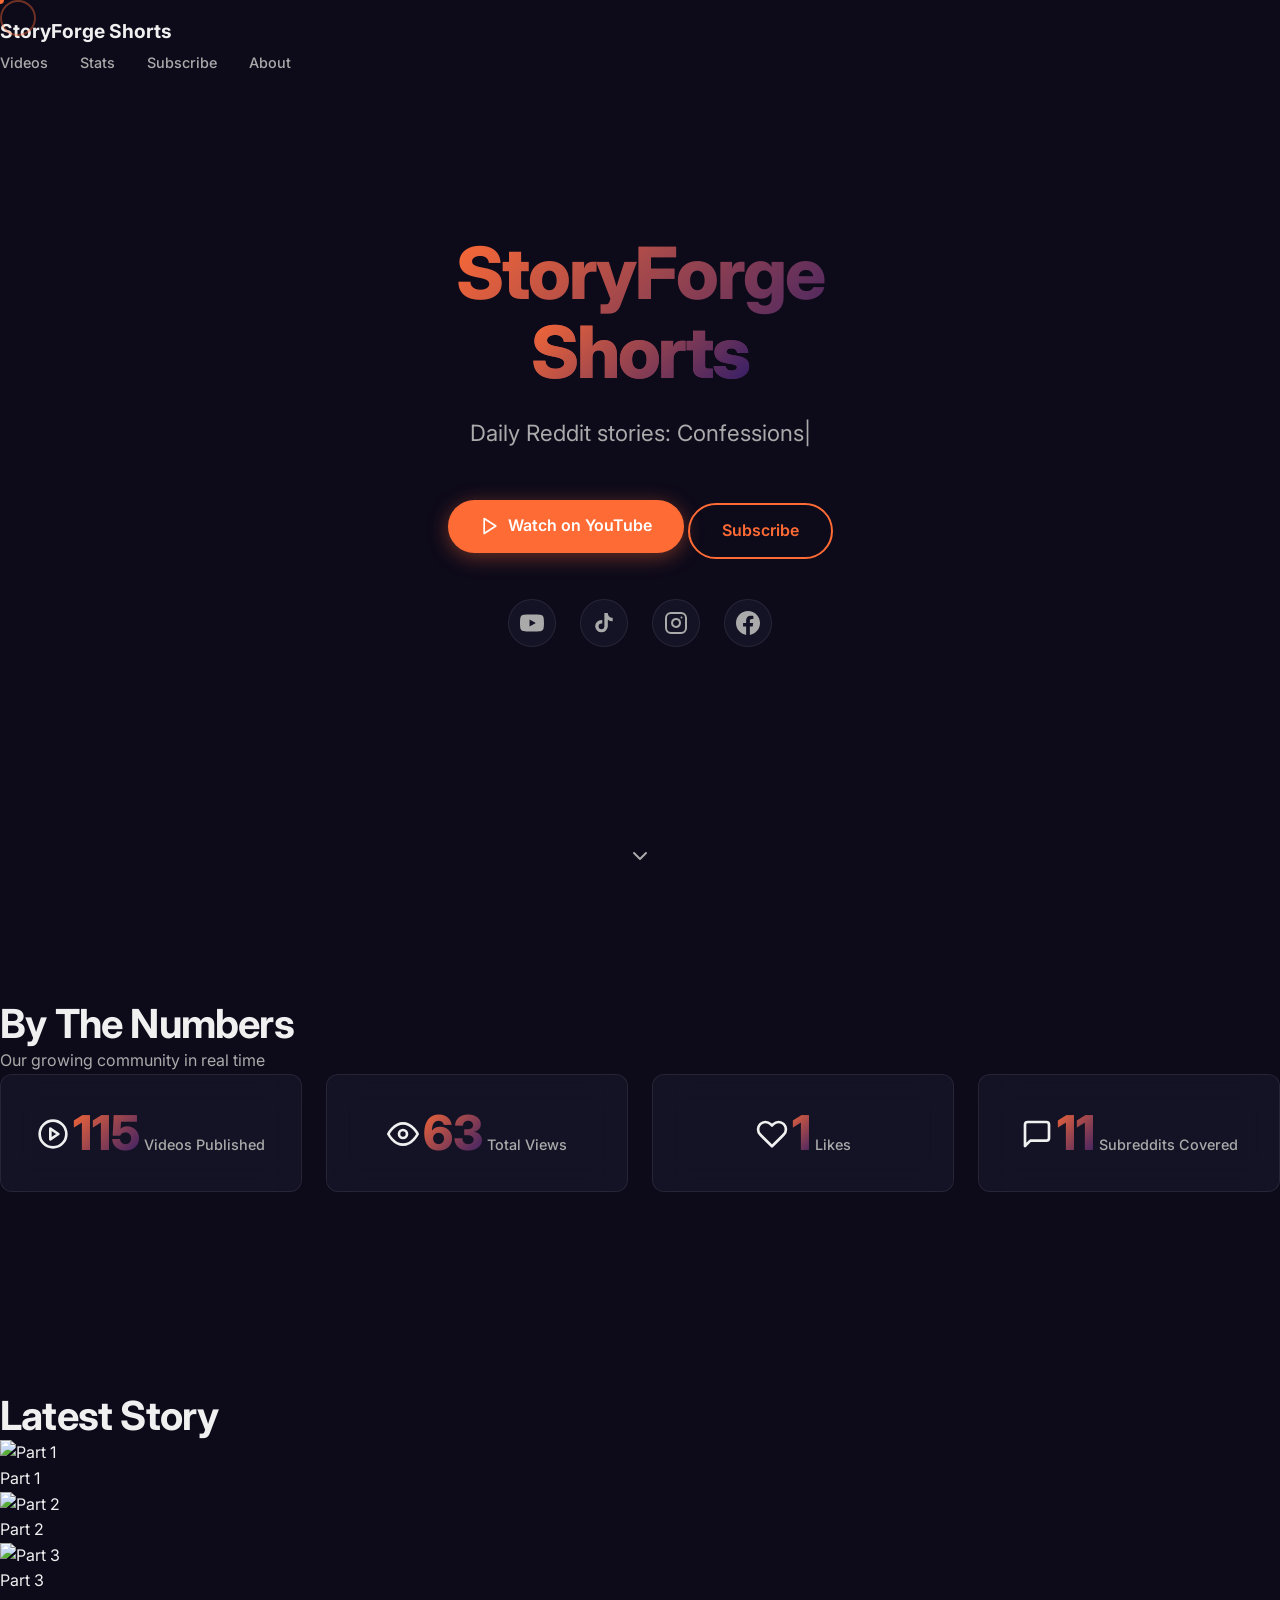
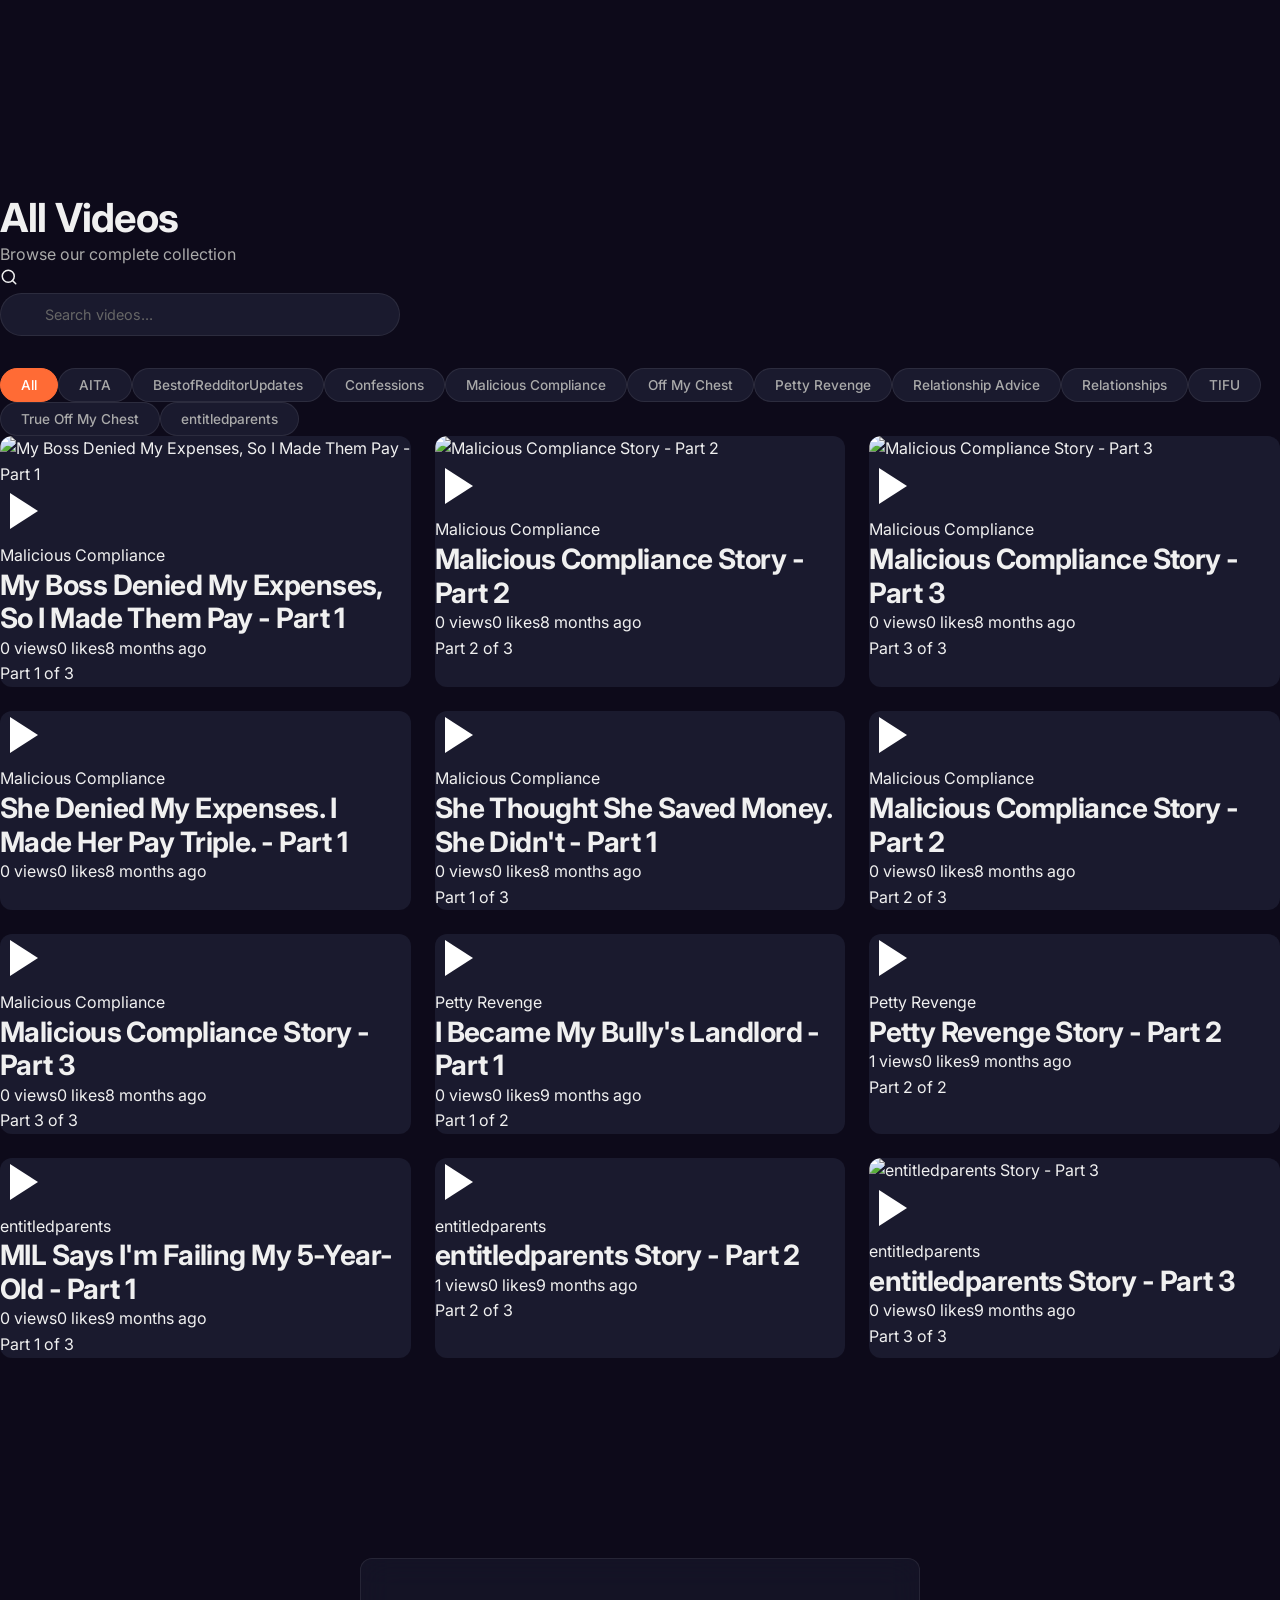
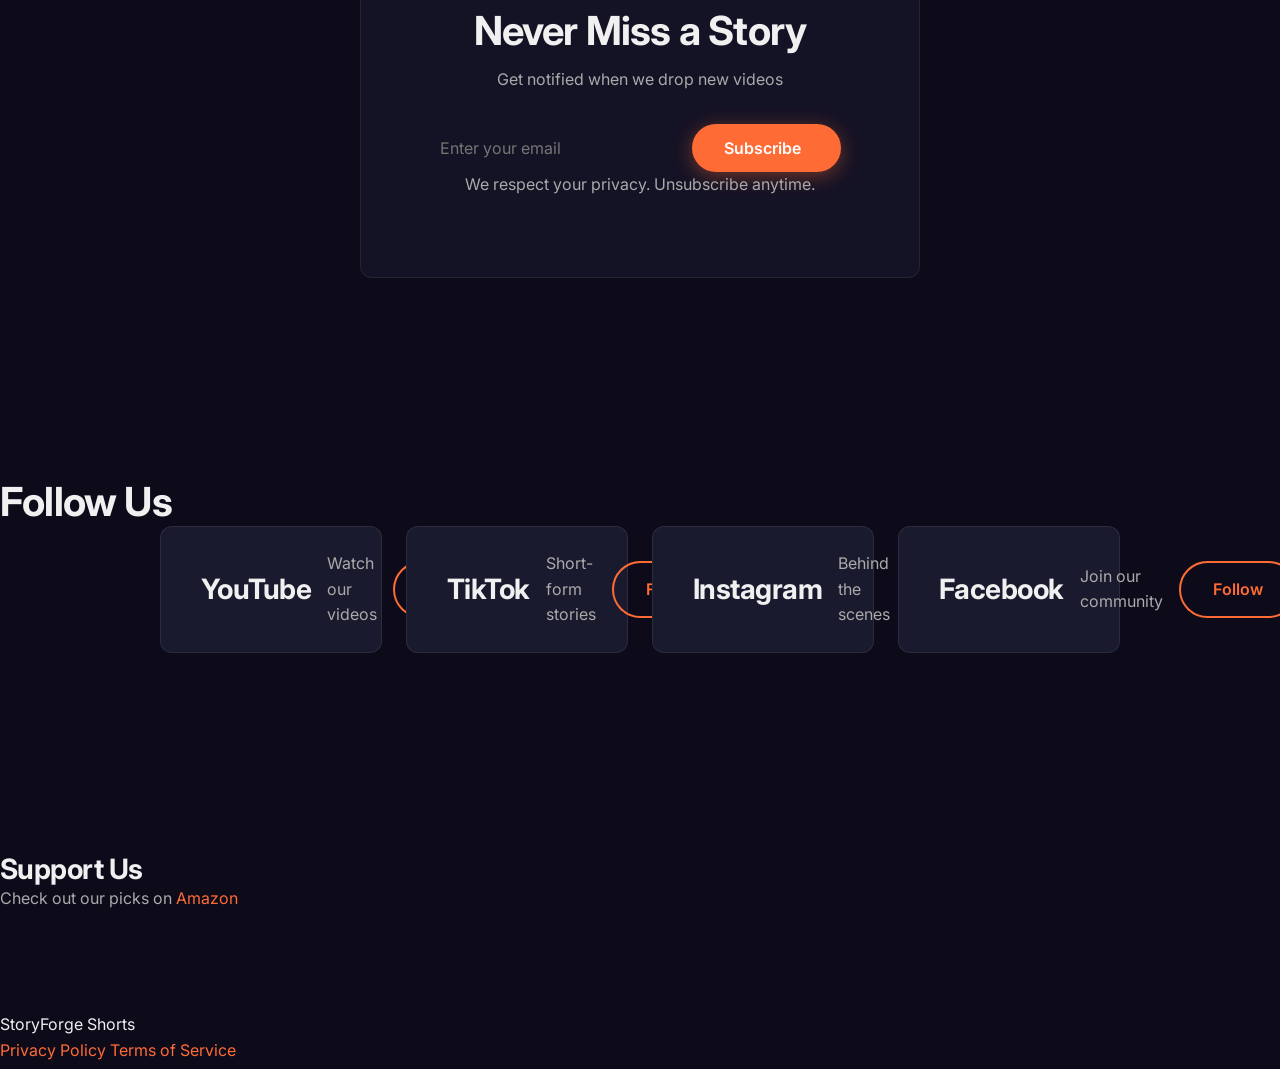
==== commit 2273ac4b: "Rebuild index.html with full landing page design Hero section with floating gradient orbs, typing ef" ====
--- a/index.html
+++ b/index.html
@@ -3,200 +3,272 @@
 <head>
     <meta charset="UTF-8">
     <meta name="viewport" content="width=device-width, initial-scale=1.0">
-    <title>StoryForge Shorts — Daily Reddit Stories</title>
-    <meta name="description" content="Compelling Reddit stories brought to life as short-form videos. AITA, TIFU, Confessions, Relationships and more — new stories daily.">
-    <meta property="og:title" content="StoryForge Shorts — Daily Reddit Stories">
-    <meta property="og:description" content="Reddit stories as cinematic short-form videos. New stories daily on YouTube, TikTok, Instagram and more.">
-    <meta property="og:image" content="https://kkmat.github.io/storyforgesshorts.com/app_icon.png">
+    <title>StoryForge Shorts | Daily Reddit Stories on YouTube</title>
+    <meta name="description" content="StoryForge Shorts brings the best Reddit stories to life with daily short-form videos. AITA, TIFU, confessions, revenge stories and more — watch on YouTube, TikTok, Instagram and Facebook.">
+
+    <!-- Open Graph -->
+    <meta property="og:title" content="StoryForge Shorts | Daily Reddit Stories on YouTube">
+    <meta property="og:description" content="Daily Reddit stories brought to life. AITA, TIFU, confessions, revenge and more — subscribe for new videos every day.">
+    <meta property="og:type" content="website">
     <meta property="og:url" content="https://kkmat.github.io/storyforgesshorts.com/">
-    <meta property="og:type" content="website">
-    <meta property="og:site_name" content="StoryForge Shorts">
-    <meta name="twitter:card" content="summary">
-    <meta name="twitter:title" content="StoryForge Shorts — Daily Reddit Stories">
-    <meta name="twitter:description" content="Reddit stories as cinematic short-form videos. New stories daily.">
-    <meta name="twitter:image" content="https://kkmat.github.io/storyforgesshorts.com/app_icon.png">
-    <meta name="theme-color" content="#0d0a14">
+    <meta property="og:image" content="https://kkmat.github.io/storyforgesshorts.com/assets/og-image.png">
+
+    <!-- Twitter Card -->
+    <meta name="twitter:card" content="summary_large_image">
+    <meta name="twitter:title" content="StoryForge Shorts | Daily Reddit Stories on YouTube">
+    <meta name="twitter:description" content="Daily Reddit stories brought to life. AITA, TIFU, confessions, revenge and more.">
+    <meta name="twitter:image" content="https://kkmat.github.io/storyforgesshorts.com/assets/og-image.png">
+
+    <!-- Canonical -->
     <link rel="canonical" href="https://kkmat.github.io/storyforgesshorts.com/">
-    <link rel="icon" href="./app_icon.png">
-    <link rel="preconnect" href="https://img.youtube.com">
-    <link rel="preconnect" href="https://www.youtube.com">
+
+    <!-- Favicon (orange flame data URI) -->
+    <link rel="icon" href="data:image/svg+xml,<svg xmlns='http://www.w3.org/2000/svg' viewBox='0 0 32 32'><text y='28' font-size='28'>🔥</text></svg>">
+
+    <!-- Google Fonts -->
+    <link href="https://fonts.googleapis.com/css2?family=Inter:wght@300;400;500;600;700;800;900&display=swap" rel="stylesheet">
+
+    <!-- Stylesheet -->
     <link rel="stylesheet" href="./css/style.css">
+
+    <!-- JSON-LD Structured Data -->
     <script type="application/ld+json">
     {
-      "@context": "https://schema.org",
-      "@type": "WebSite",
-      "name": "StoryForge Shorts",
-      "url": "https://kkmat.github.io/storyforgesshorts.com/",
-      "description": "Compelling Reddit stories brought to life as cinematic short-form videos.",
-      "publisher": {
-        "@type": "Organization",
+        "@context": "https://schema.org",
+        "@type": "WebSite",
         "name": "StoryForge Shorts",
-        "logo": {
-          "@type": "ImageObject",
-          "url": "https://kkmat.github.io/storyforgesshorts.com/app_icon.png"
+        "url": "https://kkmat.github.io/storyforgesshorts.com/",
+        "description": "Daily Reddit stories brought to life as short-form videos on YouTube, TikTok, Instagram and Facebook.",
+        "publisher": {
+            "@type": "Organization",
+            "name": "StoryForge Shorts",
+            "url": "https://kkmat.github.io/storyforgesshorts.com/"
+        },
+        "potentialAction": {
+            "@type": "SearchAction",
+            "target": "https://www.youtube.com/@storyforgecaps/search?query={search_term_string}",
+            "query-input": "required name=search_term_string"
         }
-      }
+    }
+    </script>
+    <script type="application/ld+json">
+    {
+        "@context": "https://schema.org",
+        "@type": "VideoObject",
+        "name": "StoryForge Shorts — Daily Reddit Stories",
+        "description": "Short-form videos bringing the best Reddit stories to life. AITA, TIFU, confessions, revenge and more.",
+        "thumbnailUrl": "https://kkmat.github.io/storyforgesshorts.com/assets/og-image.png",
+        "uploadDate": "2026-01-01",
+        "publisher": {
+            "@type": "Organization",
+            "name": "StoryForge Shorts",
+            "url": "https://www.youtube.com/@storyforgecaps"
+        }
     }
     </script>
 </head>
 <body>
 
-    <!-- Nav -->
-    <nav class="site-nav">
-        <div class="container">
-            <a href="./" class="brand">StoryForge Shorts</a>
-            <button class="nav-toggle" aria-label="Menu">
-                <span></span><span></span><span></span>
+    <!-- ===== NAVBAR ===== -->
+    <nav class="navbar">
+        <a href="#" class="nav-logo">StoryForge Shorts</a>
+        <div class="nav-links">
+            <a href="#videos">Videos</a>
+            <a href="#stats">Stats</a>
+            <a href="#subscribe">Subscribe</a>
+            <a href="#social">About</a>
+        </div>
+        <button class="hamburger" aria-label="Toggle navigation">
+            <span></span>
+            <span></span>
+            <span></span>
+        </button>
+    </nav>
+
+    <!-- ===== HERO ===== -->
+    <section id="hero" class="hero">
+        <div class="orb orb-1"></div>
+        <div class="orb orb-2"></div>
+        <div class="orb orb-3"></div>
+        <div class="orb orb-4"></div>
+
+        <div class="hero-content">
+            <h1 class="hero-title">
+                StoryForge<br>
+                <span class="text-gradient">Shorts</span>
+            </h1>
+            <p class="hero-tagline">
+                Daily Reddit stories: <span class="typing-text"></span><span class="typing-cursor">|</span>
+            </p>
+            <div class="hero-cta">
+                <a href="https://www.youtube.com/@storyforgecaps" class="btn-primary" target="_blank" rel="noopener">
+                    <svg width="20" height="20" viewBox="0 0 24 24" fill="none" stroke="currentColor" stroke-width="2" stroke-linecap="round" stroke-linejoin="round"><polygon points="5 3 19 12 5 21 5 3"></polygon></svg>
+                    Watch on YouTube
+                </a>
+                <a href="#subscribe" class="btn-outline">Subscribe</a>
+            </div>
+            <div class="platform-icons">
+                <a href="https://www.youtube.com/@storyforgecaps" target="_blank" rel="noopener" aria-label="YouTube">
+                    <svg width="24" height="24" viewBox="0 0 24 24" fill="currentColor"><path d="M23.498 6.186a3.016 3.016 0 0 0-2.122-2.136C19.505 3.545 12 3.545 12 3.545s-7.505 0-9.377.505A3.017 3.017 0 0 0 .502 6.186C0 8.07 0 12 0 12s0 3.93.502 5.814a3.016 3.016 0 0 0 2.122 2.136c1.871.505 9.376.505 9.376.505s7.505 0 9.377-.505a3.015 3.015 0 0 0 2.122-2.136C24 15.93 24 12 24 12s0-3.93-.502-5.814zM9.545 15.568V8.432L15.818 12l-6.273 3.568z"/></svg>
+                </a>
+                <a href="https://www.tiktok.com/@storyforgesshorts" target="_blank" rel="noopener" aria-label="TikTok">
+                    <svg width="24" height="24" viewBox="0 0 24 24" fill="currentColor"><path d="M19.59 6.69a4.83 4.83 0 0 1-3.77-4.25V2h-3.45v13.67a2.89 2.89 0 0 1-2.88 2.5 2.89 2.89 0 0 1-2.89-2.89 2.89 2.89 0 0 1 2.89-2.89c.28 0 .54.04.79.1v-3.5a6.37 6.37 0 0 0-.79-.05A6.34 6.34 0 0 0 3.15 15a6.34 6.34 0 0 0 6.34 6.34 6.34 6.34 0 0 0 6.34-6.34V8.75a8.28 8.28 0 0 0 4.84 1.55V6.85a4.84 4.84 0 0 1-1.08-.16z"/></svg>
+                </a>
+                <a href="https://www.instagram.com/storyforgesshorts" target="_blank" rel="noopener" aria-label="Instagram">
+                    <svg width="24" height="24" viewBox="0 0 24 24" fill="none" stroke="currentColor" stroke-width="2" stroke-linecap="round" stroke-linejoin="round"><rect x="2" y="2" width="20" height="20" rx="5" ry="5"></rect><path d="M16 11.37A4 4 0 1 1 12.63 8 4 4 0 0 1 16 11.37z"></path><line x1="17.5" y1="6.5" x2="17.51" y2="6.5"></line></svg>
+                </a>
+                <a href="https://www.facebook.com/storyforgesshorts" target="_blank" rel="noopener" aria-label="Facebook">
+                    <svg width="24" height="24" viewBox="0 0 24 24" fill="currentColor"><path d="M24 12.073c0-6.627-5.373-12-12-12s-12 5.373-12 12c0 5.99 4.388 10.954 10.125 11.854v-8.385H7.078v-3.47h3.047V9.43c0-3.007 1.792-4.669 4.533-4.669 1.312 0 2.686.235 2.686.235v2.953H15.83c-1.491 0-1.956.925-1.956 1.874v2.25h3.328l-.532 3.47h-2.796v8.385C19.612 23.027 24 18.062 24 12.073z"/></svg>
+                </a>
+            </div>
+        </div>
+
+        <a href="#stats" class="scroll-indicator" aria-label="Scroll down">
+            <svg width="24" height="24" viewBox="0 0 24 24" fill="none" stroke="currentColor" stroke-width="2" stroke-linecap="round" stroke-linejoin="round"><polyline points="6 9 12 15 18 9"></polyline></svg>
+        </a>
+    </section>
+
+    <!-- ===== STATS ===== -->
+    <section id="stats" class="stats-section">
+        <div class="section-header">
+            <h2>By The Numbers</h2>
+            <p>Our growing community in real time</p>
+        </div>
+        <div class="stats-grid">
+            <div class="stat-card glass reveal">
+                <svg width="32" height="32" viewBox="0 0 24 24" fill="none" stroke="currentColor" stroke-width="2" stroke-linecap="round" stroke-linejoin="round"><circle cx="12" cy="12" r="10"></circle><polygon points="10 8 16 12 10 16 10 8"></polygon></svg>
+                <span class="stat-number" data-target="total_videos">0</span>
+                <span class="stat-label">Videos Published</span>
+            </div>
+            <div class="stat-card glass reveal">
+                <svg width="32" height="32" viewBox="0 0 24 24" fill="none" stroke="currentColor" stroke-width="2" stroke-linecap="round" stroke-linejoin="round"><path d="M1 12s4-8 11-8 11 8 11 8-4 8-11 8-11-8-11-8z"></path><circle cx="12" cy="12" r="3"></circle></svg>
+                <span class="stat-number" data-target="total_views">0</span>
+                <span class="stat-label">Total Views</span>
+            </div>
+            <div class="stat-card glass reveal">
+                <svg width="32" height="32" viewBox="0 0 24 24" fill="none" stroke="currentColor" stroke-width="2" stroke-linecap="round" stroke-linejoin="round"><path d="M20.84 4.61a5.5 5.5 0 0 0-7.78 0L12 5.67l-1.06-1.06a5.5 5.5 0 0 0-7.78 7.78l1.06 1.06L12 21.23l7.78-7.78 1.06-1.06a5.5 5.5 0 0 0 0-7.78z"></path></svg>
+                <span class="stat-number" data-target="total_likes">0</span>
+                <span class="stat-label">Likes</span>
+            </div>
+            <div class="stat-card glass reveal">
+                <svg width="32" height="32" viewBox="0 0 24 24" fill="none" stroke="currentColor" stroke-width="2" stroke-linecap="round" stroke-linejoin="round"><path d="M21 15a2 2 0 0 1-2 2H7l-4 4V5a2 2 0 0 1 2-2h14a2 2 0 0 1 2 2z"></path></svg>
+                <span class="stat-number" data-target="total_subreddits">0</span>
+                <span class="stat-label">Subreddits Covered</span>
+            </div>
+        </div>
+    </section>
+
+    <!-- ===== FEATURED ===== -->
+    <section id="featured" class="featured-section">
+        <div class="section-header reveal">
+            <h2>Latest Story</h2>
+        </div>
+        <div id="featured-player" class="reveal"></div>
+        <div id="featured-info" class="reveal"></div>
+        <div id="story-carousel" class="reveal"></div>
+    </section>
+
+    <!-- ===== VIDEO GALLERY ===== -->
+    <section id="videos" class="gallery-section">
+        <div class="section-header reveal">
+            <h2>All Videos</h2>
+            <p>Browse our complete collection</p>
+        </div>
+        <div class="gallery-controls reveal">
+            <div class="search-bar">
+                <svg width="18" height="18" viewBox="0 0 24 24" fill="none" stroke="currentColor" stroke-width="2" stroke-linecap="round" stroke-linejoin="round"><circle cx="11" cy="11" r="8"></circle><line x1="21" y1="21" x2="16.65" y2="16.65"></line></svg>
+                <input type="text" id="search-input" placeholder="Search videos..." aria-label="Search videos">
+            </div>
+            <div id="filter-pills"></div>
+        </div>
+        <div id="video-grid" class="video-grid reveal"></div>
+        <button id="load-more-btn" class="btn-primary" style="display:none;">Load More</button>
+    </section>
+
+    <!-- ===== SUBSCRIBE ===== -->
+    <section id="subscribe" class="subscribe-section">
+        <div class="subscribe-card glass reveal">
+            <h2>Never Miss a Story</h2>
+            <p>Get notified when we drop new videos</p>
+            <form id="subscribe-form">
+                <input type="email" placeholder="Enter your email" required aria-label="Email address">
+                <button type="submit" class="btn-primary">
+                    Subscribe
+                    <span class="loading-spinner"></span>
+                </button>
+            </form>
+            <p class="subscribe-note">We respect your privacy. Unsubscribe anytime.</p>
+        </div>
+    </section>
+
+    <!-- ===== SOCIAL ===== -->
+    <section id="social" class="social-section">
+        <div class="section-header reveal">
+            <h2>Follow Us</h2>
+        </div>
+        <div class="social-grid">
+            <div class="social-card youtube reveal">
+                <svg width="40" height="40" viewBox="0 0 24 24" fill="currentColor"><path d="M23.498 6.186a3.016 3.016 0 0 0-2.122-2.136C19.505 3.545 12 3.545 12 3.545s-7.505 0-9.377.505A3.017 3.017 0 0 0 .502 6.186C0 8.07 0 12 0 12s0 3.93.502 5.814a3.016 3.016 0 0 0 2.122 2.136c1.871.505 9.376.505 9.376.505s7.505 0 9.377-.505a3.015 3.015 0 0 0 2.122-2.136C24 15.93 24 12 24 12s0-3.93-.502-5.814zM9.545 15.568V8.432L15.818 12l-6.273 3.568z"/></svg>
+                <h3>YouTube</h3>
+                <p>Watch our videos</p>
+                <a href="https://www.youtube.com/@storyforgecaps" class="btn-outline" target="_blank" rel="noopener">Subscribe</a>
+            </div>
+            <div class="social-card tiktok reveal">
+                <svg width="40" height="40" viewBox="0 0 24 24" fill="currentColor"><path d="M19.59 6.69a4.83 4.83 0 0 1-3.77-4.25V2h-3.45v13.67a2.89 2.89 0 0 1-2.88 2.5 2.89 2.89 0 0 1-2.89-2.89 2.89 2.89 0 0 1 2.89-2.89c.28 0 .54.04.79.1v-3.5a6.37 6.37 0 0 0-.79-.05A6.34 6.34 0 0 0 3.15 15a6.34 6.34 0 0 0 6.34 6.34 6.34 6.34 0 0 0 6.34-6.34V8.75a8.28 8.28 0 0 0 4.84 1.55V6.85a4.84 4.84 0 0 1-1.08-.16z"/></svg>
+                <h3>TikTok</h3>
+                <p>Short-form stories</p>
+                <a href="https://www.tiktok.com/@storyforgesshorts" class="btn-outline" target="_blank" rel="noopener">Follow</a>
+            </div>
+            <div class="social-card instagram reveal">
+                <svg width="40" height="40" viewBox="0 0 24 24" fill="none" stroke="currentColor" stroke-width="2" stroke-linecap="round" stroke-linejoin="round"><rect x="2" y="2" width="20" height="20" rx="5" ry="5"></rect><path d="M16 11.37A4 4 0 1 1 12.63 8 4 4 0 0 1 16 11.37z"></path><line x1="17.5" y1="6.5" x2="17.51" y2="6.5"></line></svg>
+                <h3>Instagram</h3>
+                <p>Behind the scenes</p>
+                <a href="https://www.instagram.com/storyforgesshorts" class="btn-outline" target="_blank" rel="noopener">Follow</a>
+            </div>
+            <div class="social-card facebook reveal">
+                <svg width="40" height="40" viewBox="0 0 24 24" fill="currentColor"><path d="M24 12.073c0-6.627-5.373-12-12-12s-12 5.373-12 12c0 5.99 4.388 10.954 10.125 11.854v-8.385H7.078v-3.47h3.047V9.43c0-3.007 1.792-4.669 4.533-4.669 1.312 0 2.686.235 2.686.235v2.953H15.83c-1.491 0-1.956.925-1.956 1.874v2.25h3.328l-.532 3.47h-2.796v8.385C19.612 23.027 24 18.062 24 12.073z"/></svg>
+                <h3>Facebook</h3>
+                <p>Join our community</p>
+                <a href="https://www.facebook.com/storyforgesshorts" class="btn-outline" target="_blank" rel="noopener">Follow</a>
+            </div>
+        </div>
+    </section>
+
+    <!-- ===== AFFILIATE ===== -->
+    <section class="affiliate-section">
+        <h3>Support Us</h3>
+        <p>Check out our picks on <a href="https://www.amazon.com/?tag=storyforgesho-20" target="_blank" rel="noopener">Amazon</a></p>
+    </section>
+
+    <!-- ===== FOOTER ===== -->
+    <footer>
+        <div class="footer-content">
+            <span class="footer-logo">StoryForge Shorts</span>
+            <div class="footer-links">
+                <a href="./privacy.html">Privacy Policy</a>
+                <a href="./tos.html">Terms of Service</a>
+            </div>
+            <p class="footer-copy">&copy; 2026 StoryForge Shorts</p>
+        </div>
+    </footer>
+
+    <!-- ===== VIDEO MODAL ===== -->
+    <div id="video-modal" class="modal">
+        <div class="modal-overlay"></div>
+        <div class="modal-content">
+            <button class="modal-close" aria-label="Close modal">
+                <svg width="24" height="24" viewBox="0 0 24 24" fill="none" stroke="currentColor" stroke-width="2" stroke-linecap="round" stroke-linejoin="round"><line x1="18" y1="6" x2="6" y2="18"></line><line x1="6" y1="6" x2="18" y2="18"></line></svg>
             </button>
-            <ul class="nav-links">
-                <li><a href="#about">About</a></li>
-                <li><a href="#how">How It Works</a></li>
-                <li><a href="#latest">Latest</a></li>
-                <li><a href="#gallery">Browse</a></li>
-            </ul>
-        </div>
-    </nav>
-
-    <!-- Hero — CSS-only fade-in, no .reveal needed -->
-    <section class="hero">
-        <div class="hero-content">
-            <span class="hero-label">Daily Reddit Stories</span>
-            <h1>Stories that<br><span class="accent">stick with you.</span></h1>
-            <p class="hero-sub">Compelling Reddit stories — AITA, Confessions, TIFU and more — brought to life as cinematic short-form videos.</p>
-        </div>
-        <div id="hero-video" class="hero-video"></div>
-        <div class="scroll-hint">
-            <span>Scroll</span>
-            <div class="arrow"></div>
-        </div>
-    </section>
-
-    <!-- About -->
-    <section id="about" class="about-section">
-        <div class="container">
-            <div class="about-inner reveal">
-                <span class="label">About Us</span>
-                <h2>Reddit stories, brought to life.</h2>
-                <p>StoryForge Shorts turns the most compelling stories from Reddit into cinematic short-form videos. From jaw-dropping AITA dilemmas to heartfelt confessions, we curate, narrate, and publish fresh stories every single day across YouTube, TikTok, Instagram, and Facebook.</p>
-            </div>
-        </div>
-    </section>
-
-    <!-- Stats -->
-    <section id="stats" class="stats-section">
-        <div class="container">
-            <div id="stats-row" class="stats-row reveal">
-                <p class="loading-msg">Loading...</p>
-            </div>
-        </div>
-    </section>
-
-    <!-- How It Works -->
-    <section id="how" class="how-section">
-        <div class="container">
-            <div class="section-title reveal">
-                <span class="label">How It Works</span>
-                <h2>From Reddit to your feed</h2>
-                <p>Every story goes through our automated pipeline before it reaches you.</p>
-            </div>
-            <div class="steps-grid">
-                <div class="step reveal reveal-delay-1">
-                    <div class="step-num">01</div>
-                    <h3>Curate</h3>
-                    <p>Stories are scored by upvotes, engagement, drama and structure — only the best from AITA, Confessions, TIFU, Relationships and more make the cut.</p>
-                </div>
-                <div class="step reveal reveal-delay-2">
-                    <div class="step-num">02</div>
-                    <h3>Create</h3>
-                    <p>Each story is rewritten for narration, voiced with neural text-to-speech, and assembled into a cinematic short.</p>
-                </div>
-                <div class="step reveal reveal-delay-3">
-                    <div class="step-num">03</div>
-                    <h3>Publish</h3>
-                    <p>Videos are published across YouTube, TikTok, Instagram and Facebook — automatically, every day.</p>
-                </div>
-            </div>
-        </div>
-    </section>
-
-    <!-- Latest Stories -->
-    <section id="latest" class="latest-section">
-        <div class="container">
-            <div class="section-title reveal">
-                <span class="label">Fresh Off the Press</span>
-                <h2>Latest stories</h2>
-            </div>
-            <div id="latest-grid" class="latest-grid">
-                <p class="loading-msg">Loading latest stories...</p>
-            </div>
-        </div>
-    </section>
-
-    <!-- Gallery -->
-    <section id="gallery" class="gallery-section">
-        <div class="container">
-            <div class="section-title reveal">
-                <span class="label">Archive</span>
-                <h2>Browse all stories</h2>
-            </div>
-            <div class="gallery-controls reveal">
-                <div id="filter-tabs" class="filter-tabs"></div>
-                <div id="sort-toggle" class="sort-toggle"></div>
-            </div>
-            <div id="video-grid" class="video-grid">
-                <p class="loading-msg">Loading...</p>
-            </div>
-        </div>
-    </section>
-
-    <!-- Subscribe -->
-    <section id="subscribe" class="subscribe-section">
-        <div class="container">
-            <div class="subscribe-inner reveal">
-                <h2>Never miss a story</h2>
-                <p>Get the best Reddit stories delivered to your inbox — no spam, just stories.</p>
-                <form action="https://buttondown.com/api/emails/embed-subscribe/storyforgesshorts" method="post" target="_blank" class="subscribe-form">
-                    <input type="email" name="email" placeholder="your@email.com" required>
-                    <button type="submit">Subscribe</button>
-                </form>
-                <p class="subscribe-note">Free newsletter via Buttondown. Unsubscribe anytime.</p>
-            </div>
-        </div>
-    </section>
-
-    <!-- CTA / Social -->
-    <section class="cta-section">
-        <div class="container reveal">
-            <h2>Follow the stories</h2>
-            <p>New stories every day across all platforms.</p>
-            <div class="social-row">
-                <a href="https://youtube.com/@storyforgecaps" target="_blank" rel="noopener" class="social-btn">YouTube</a>
-                <a href="https://www.instagram.com/storyforgecaps" target="_blank" rel="noopener" class="social-btn">Instagram</a>
-                <a href="https://www.facebook.com/people/Story-Forge-Shorts/61588157677392/" target="_blank" rel="noopener" class="social-btn">Facebook</a>
-                <a href="https://www.tiktok.com/@storyforgecaps" target="_blank" rel="noopener" class="social-btn">TikTok</a>
-            </div>
-            <div class="affiliate-row">
-                <a href="https://www.amazon.com/?tag=storyforgesho-20" target="_blank" rel="noopener" class="social-btn affiliate-btn">Shop on Amazon</a>
-            </div>
-        </div>
-    </section>
-
-    <!-- Footer -->
-    <footer class="site-footer">
-        <div class="container">
-            <div class="footer-inner">
-                <span class="footer-copy">&copy; 2026 StoryForge Shorts</span>
-                <ul class="footer-links">
-                    <li><a href="./terms">Terms</a></li>
-                    <li><a href="./privacy">Privacy</a></li>
-                </ul>
-            </div>
-            <p class="affiliate-disclosure">As an Amazon Associate, we earn from qualifying purchases.</p>
-        </div>
-    </footer>
-
-    <button id="back-to-top" class="back-to-top" aria-label="Back to top">&#8593;</button>
-
-    <script src="./js/app.js"></script>
+            <div id="modal-embed" class="modal-embed"></div>
+            <div id="modal-info" class="modal-info"></div>
+            <div id="modal-parts" class="modal-parts"></div>
+        </div>
+    </div>
+
+    <!-- ===== SCRIPTS ===== -->
+    <script src="https://cdnjs.cloudflare.com/ajax/libs/gsap/3.12.5/gsap.min.js"></script>
+    <script src="https://cdnjs.cloudflare.com/ajax/libs/gsap/3.12.5/ScrollTrigger.min.js"></script>
+    <script src="./js/main.js" defer></script>
+
 </body>
 </html>
--- a/css/style.css
+++ b/css/style.css
@@ -1,996 +1,1810 @@
-/* ============================================
-   StoryForge Shorts — Premium Design System
-   ============================================ */
-
-/* --- Custom Properties --- */
+/* ============================================================
+   StoryForge Shorts — Design System & Styles
+   Brand: #FF6B35 (orange) + #2D1B69 (purple)
+   Theme: Dark
+   ============================================================ */
+
+/* --- Design Tokens --- */
 :root {
-  --bg: #0d0a14;
-  --bg-surface: #161022;
-  --bg-accent: #1a1035;
-  --brand: #FF6B35;
-  --brand-hover: #ff8a5c;
-  --brand-dark: #e55a2b;
-  --purple: #2D1B69;
-  --purple-light: #3d2a80;
+  /* Backgrounds */
+  --bg-deepest: #0d0a1a;
+  --bg-surface: #1a1a2e;
+  --bg-card: #2D1B69;
+
+  /* Brand */
+  --primary: #FF6B35;
+  --primary-light: #ff8a5c;
+  --primary-dark: #e05a28;
+  --secondary: #2D1B69;
+  --secondary-light: #3d2b7a;
+
+  /* Text */
   --text: #f0f0f0;
-  --text-muted: #888;
-  --text-dim: #555;
-  --border: rgba(255, 255, 255, 0.06);
-
-  --container: 1200px;
-  --gap: clamp(1rem, 3vw, 2rem);
-  --section-pad: clamp(80px, 12vw, 140px);
-
-  --font: -apple-system, BlinkMacSystemFont, 'Segoe UI', Roboto, sans-serif;
-  --h1: clamp(2.8rem, 7vw, 5.5rem);
-  --h2: clamp(1.8rem, 4vw, 3rem);
-  --h3: clamp(1.1rem, 2vw, 1.4rem);
-  --body: clamp(0.95rem, 1.2vw, 1.1rem);
-  --small: 0.85rem;
-}
-
-/* --- Reset --- */
-*, *::before, *::after { margin: 0; padding: 0; box-sizing: border-box; }
-html { scroll-behavior: smooth; -webkit-font-smoothing: antialiased; }
+  --text-muted: #aaa;
+  --text-dim: #666;
+
+  /* Accents */
+  --gradient: linear-gradient(135deg, #FF6B35, #2D1B69);
+  --gradient-reverse: linear-gradient(135deg, #2D1B69, #FF6B35);
+  --glow-orange: rgba(255, 107, 53, 0.4);
+  --glow-purple: rgba(45, 27, 105, 0.5);
+
+  /* Surfaces */
+  --glass-bg: rgba(26, 26, 46, 0.6);
+  --glass-border: rgba(255, 255, 255, 0.08);
+
+  /* Spacing */
+  --section-pad: 100px 0;
+  --container-width: 1200px;
+  --radius: 12px;
+  --radius-sm: 8px;
+  --radius-pill: 50px;
+
+  /* Transitions */
+  --ease: cubic-bezier(0.4, 0, 0.2, 1);
+  --duration: 0.3s;
+
+  /* Font */
+  --font: 'Inter', -apple-system, BlinkMacSystemFont, 'Segoe UI', sans-serif;
+}
+
+
+/* ============================================================
+   Reset & Base
+   ============================================================ */
+*, *::before, *::after {
+  box-sizing: border-box;
+  margin: 0;
+  padding: 0;
+}
+
+html {
+  scroll-behavior: smooth;
+  -webkit-text-size-adjust: 100%;
+}
+
 body {
   font-family: var(--font);
-  font-size: var(--body);
+  background: var(--bg-deepest);
   color: var(--text);
-  background: var(--bg);
   line-height: 1.6;
   overflow-x: hidden;
-}
-/* Noise grain overlay */
-body::after {
-  content: '';
-  position: fixed;
-  inset: 0;
-  background: url('../noise.png') repeat;
-  opacity: 0.4;
-  pointer-events: none;
-  z-index: 9999;
-}
-a { color: var(--brand); text-decoration: none; transition: color 0.3s; }
-a:hover { color: var(--brand-hover); }
-img { max-width: 100%; display: block; }
-button { font-family: var(--font); cursor: pointer; }
-
-/* --- Container --- */
+  -webkit-font-smoothing: antialiased;
+  -moz-osx-font-smoothing: grayscale;
+}
+
+img {
+  max-width: 100%;
+  height: auto;
+  display: block;
+}
+
+a {
+  color: var(--primary);
+  text-decoration: none;
+  transition: color var(--duration) var(--ease);
+}
+
+a:hover {
+  color: var(--primary-light);
+}
+
+ul, ol {
+  list-style: none;
+}
+
+button, input, textarea, select {
+  font-family: inherit;
+  font-size: inherit;
+  border: none;
+  outline: none;
+  background: none;
+  color: inherit;
+}
+
+button {
+  cursor: pointer;
+}
+
+::selection {
+  background: var(--primary);
+  color: #fff;
+}
+
+
+/* ============================================================
+   Typography
+   ============================================================ */
+h1, h2, h3, h4, h5, h6 {
+  font-weight: 700;
+  line-height: 1.2;
+  letter-spacing: -0.02em;
+}
+
+h1 { font-size: clamp(2rem, 5vw, 3.5rem); }
+h2 { font-size: clamp(1.5rem, 4vw, 2.5rem); }
+h3 { font-size: clamp(1.2rem, 3vw, 1.75rem); }
+h4 { font-size: 1.25rem; }
+
+p {
+  color: var(--text-muted);
+  max-width: 65ch;
+}
+
+.section-title {
+  text-align: center;
+  margin-bottom: 1rem;
+}
+
+.section-subtitle {
+  text-align: center;
+  color: var(--text-muted);
+  margin-bottom: 3rem;
+  max-width: 600px;
+  margin-left: auto;
+  margin-right: auto;
+}
+
+
+/* ============================================================
+   Layout
+   ============================================================ */
 .container {
-  max-width: var(--container);
+  width: min(var(--container-width), 92%);
   margin: 0 auto;
-  padding: 0 clamp(1.25rem, 4vw, 3rem);
-}
-
-/* --- Scroll Reveal --- */
-.reveal {
-  opacity: 0;
-  transform: translateY(40px);
-  transition: opacity 0.8s cubic-bezier(0.16, 1, 0.3, 1),
-              transform 0.8s cubic-bezier(0.16, 1, 0.3, 1);
-}
-.reveal.revealed {
-  opacity: 1;
-  transform: translateY(0);
-}
-.reveal-delay-1 { transition-delay: 0.1s; }
-.reveal-delay-2 { transition-delay: 0.2s; }
-.reveal-delay-3 { transition-delay: 0.3s; }
-
-/* ============================================
+}
+
+section {
+  padding: var(--section-pad);
+  position: relative;
+}
+
+
+/* ============================================================
    Navigation
-   ============================================ */
-.site-nav {
+   ============================================================ */
+.navbar {
   position: fixed;
   top: 0;
   left: 0;
   right: 0;
   z-index: 1000;
-  padding: 1.5rem 0;
-  transition: background 0.4s, padding 0.4s, backdrop-filter 0.4s;
-}
-.site-nav.scrolled {
-  background: rgba(13, 10, 20, 0.85);
+  padding: 1rem 0;
+  transition: background var(--duration) var(--ease),
+              box-shadow var(--duration) var(--ease);
+}
+
+.navbar.scrolled {
+  background: rgba(13, 10, 26, 0.92);
   backdrop-filter: blur(20px);
   -webkit-backdrop-filter: blur(20px);
-  padding: 0.9rem 0;
-  border-bottom: 1px solid var(--border);
-}
-.site-nav .container {
+  box-shadow: 0 2px 30px rgba(0, 0, 0, 0.3);
+}
+
+.navbar .container {
   display: flex;
   align-items: center;
   justify-content: space-between;
 }
-.site-nav .brand {
-  font-size: 1.15rem;
+
+.nav-logo {
+  display: flex;
+  align-items: center;
+  gap: 0.75rem;
   font-weight: 700;
-  color: var(--brand);
-  letter-spacing: -0.02em;
-}
-.site-nav .nav-links {
+  font-size: 1.2rem;
+  color: var(--text);
+}
+
+.nav-logo img {
+  width: 36px;
+  height: 36px;
+  border-radius: var(--radius-sm);
+}
+
+.nav-links {
   display: flex;
+  align-items: center;
   gap: 2rem;
-  list-style: none;
-}
-.site-nav .nav-links a {
-  color: rgba(255, 255, 255, 0.6);
-  font-size: var(--small);
+}
+
+.nav-links a {
+  color: var(--text-muted);
+  font-size: 0.9rem;
   font-weight: 500;
-  letter-spacing: 0.04em;
-  text-transform: uppercase;
-  transition: color 0.3s;
-}
-.site-nav .nav-links a:hover { color: #fff; }
-
-/* Mobile nav toggle */
+  position: relative;
+  padding: 0.25rem 0;
+  transition: color var(--duration) var(--ease);
+}
+
+.nav-links a::after {
+  content: '';
+  position: absolute;
+  bottom: -2px;
+  left: 0;
+  width: 0;
+  height: 2px;
+  background: var(--primary);
+  transition: width var(--duration) var(--ease);
+}
+
+.nav-links a:hover,
+.nav-links a.active {
+  color: var(--text);
+}
+
+.nav-links a:hover::after,
+.nav-links a.active::after {
+  width: 100%;
+}
+
 .nav-toggle {
   display: none;
-  background: none;
-  border: none;
-  width: 28px;
-  height: 20px;
-  position: relative;
-  z-index: 1001;
-}
+  flex-direction: column;
+  gap: 5px;
+  padding: 4px;
+  cursor: pointer;
+}
+
 .nav-toggle span {
   display: block;
-  width: 100%;
+  width: 24px;
   height: 2px;
   background: var(--text);
-  position: absolute;
-  left: 0;
-  transition: all 0.3s;
-}
-.nav-toggle span:nth-child(1) { top: 0; }
-.nav-toggle span:nth-child(2) { top: 9px; }
-.nav-toggle span:nth-child(3) { top: 18px; }
-.nav-toggle.open span:nth-child(1) { top: 9px; transform: rotate(45deg); }
-.nav-toggle.open span:nth-child(2) { opacity: 0; }
-.nav-toggle.open span:nth-child(3) { top: 9px; transform: rotate(-45deg); }
-
-/* ============================================
-   Hero — Full Viewport
-   ============================================ */
+  border-radius: 2px;
+  transition: transform var(--duration) var(--ease),
+              opacity var(--duration) var(--ease);
+}
+
+.nav-toggle.active span:nth-child(1) {
+  transform: rotate(45deg) translate(5px, 5px);
+}
+
+.nav-toggle.active span:nth-child(2) {
+  opacity: 0;
+}
+
+.nav-toggle.active span:nth-child(3) {
+  transform: rotate(-45deg) translate(5px, -5px);
+}
+
+
+/* ============================================================
+   Buttons
+   ============================================================ */
+.btn-primary,
+.btn-outline {
+  display: inline-flex;
+  align-items: center;
+  gap: 0.5rem;
+  padding: 0.85rem 2rem;
+  border-radius: var(--radius-pill);
+  font-weight: 600;
+  font-size: 1rem;
+  transition: all var(--duration) var(--ease);
+  cursor: pointer;
+  white-space: nowrap;
+}
+
+.btn-primary {
+  background: var(--primary);
+  color: #fff;
+  box-shadow: 0 4px 20px var(--glow-orange);
+}
+
+.btn-primary:hover {
+  background: var(--primary-light);
+  color: #fff;
+  box-shadow: 0 6px 30px rgba(255, 107, 53, 0.6);
+  transform: translateY(-2px);
+}
+
+.btn-primary:active {
+  transform: translateY(0);
+  box-shadow: 0 2px 10px var(--glow-orange);
+}
+
+.btn-outline {
+  border: 2px solid var(--primary);
+  color: var(--primary);
+  background: transparent;
+}
+
+.btn-outline:hover {
+  background: rgba(255, 107, 53, 0.1);
+  color: var(--primary-light);
+  border-color: var(--primary-light);
+  transform: translateY(-2px);
+}
+
+.btn-outline:active {
+  transform: translateY(0);
+}
+
+.btn-group {
+  display: flex;
+  gap: 1rem;
+  flex-wrap: wrap;
+}
+
+
+/* ============================================================
+   Hero Section
+   ============================================================ */
 .hero {
   min-height: 100vh;
   display: flex;
-  flex-direction: column;
   align-items: center;
   justify-content: center;
   text-align: center;
-  padding: 6rem 1.5rem 4rem;
   position: relative;
-  background: radial-gradient(ellipse at 50% 0%, rgba(45, 27, 105, 0.35) 0%, transparent 70%),
-              var(--bg);
-}
-/* Hero uses CSS-only fade-in so it's visible immediately (no blank flash) */
-.hero .hero-content {
-  opacity: 0;
-  transform: translateY(30px);
-  animation: heroFadeIn 1s cubic-bezier(0.16, 1, 0.3, 1) 0.15s forwards;
-}
-.hero .hero-video {
-  opacity: 0;
-  transform: translateY(30px);
-  animation: heroFadeIn 1s cubic-bezier(0.16, 1, 0.3, 1) 0.4s forwards;
-}
-@keyframes heroFadeIn {
-  to { opacity: 1; transform: translateY(0); }
-}
-.hero-content { max-width: 800px; }
-.hero-label {
+  overflow: hidden;
+  padding-top: 80px;
+}
+
+.hero-content {
+  position: relative;
+  z-index: 2;
+  max-width: 800px;
+}
+
+.hero-title {
+  font-size: clamp(2.5rem, 7vw, 4.5rem);
+  font-weight: 800;
+  background: var(--gradient);
+  -webkit-background-clip: text;
+  background-clip: text;
+  -webkit-text-fill-color: transparent;
+  margin-bottom: 1.5rem;
+  letter-spacing: -0.03em;
+  line-height: 1.1;
+}
+
+.hero-tagline {
+  font-size: clamp(1rem, 2.5vw, 1.4rem);
+  color: var(--text-muted);
+  margin-bottom: 2.5rem;
+  min-height: 2em;
+}
+
+.hero-tagline .typed-cursor {
   display: inline-block;
-  font-size: var(--small);
-  font-weight: 600;
-  letter-spacing: 0.15em;
-  text-transform: uppercase;
-  color: var(--brand);
-  margin-bottom: 1.5rem;
-  opacity: 0.9;
-}
-.hero h1 {
-  font-size: var(--h1);
-  font-weight: 800;
-  line-height: 1.05;
-  letter-spacing: -0.03em;
-  color: #fff;
-  margin-bottom: 1.5rem;
-}
-.hero h1 .accent { color: var(--brand); }
-.hero-sub {
-  font-size: clamp(1rem, 1.8vw, 1.25rem);
-  color: var(--text-muted);
-  max-width: 520px;
-  margin: 0 auto 2.5rem;
-  line-height: 1.7;
-}
-.hero-video {
-  margin-top: 2rem;
-  width: 220px;
-  margin-left: auto;
-  margin-right: auto;
-}
-.hero-video iframe {
-  width: 100%;
-  aspect-ratio: 9/16;
-  border: none;
-  border-radius: 12px;
-  box-shadow: 0 20px 60px rgba(255, 107, 53, 0.15);
-}
-
-/* Scroll indicator — fades out on scroll */
-.scroll-hint {
+  width: 3px;
+  background: var(--primary);
+  margin-left: 2px;
+  animation: blink 0.8s infinite;
+}
+
+/* Floating gradient orbs */
+.hero-orb {
   position: absolute;
-  bottom: 2.5rem;
+  border-radius: 50%;
+  filter: blur(80px);
+  opacity: 0.35;
+  pointer-events: none;
+  will-change: transform;
+}
+
+.hero-orb--1 {
+  width: 500px;
+  height: 500px;
+  background: var(--primary);
+  top: -10%;
+  right: -10%;
+  animation: float 8s ease-in-out infinite;
+}
+
+.hero-orb--2 {
+  width: 400px;
+  height: 400px;
+  background: var(--secondary);
+  bottom: -5%;
+  left: -10%;
+  animation: float 10s ease-in-out infinite reverse;
+}
+
+.hero-orb--3 {
+  width: 300px;
+  height: 300px;
+  background: var(--primary);
+  top: 40%;
+  left: 50%;
+  opacity: 0.2;
+  animation: float 12s ease-in-out infinite 2s;
+}
+
+.hero-orb--4 {
+  width: 250px;
+  height: 250px;
+  background: var(--secondary-light);
+  top: 20%;
+  left: 20%;
+  opacity: 0.15;
+  animation: float 14s ease-in-out infinite 4s;
+}
+
+/* Scroll indicator */
+.scroll-indicator {
+  position: absolute;
+  bottom: 2rem;
   left: 50%;
   transform: translateX(-50%);
+  z-index: 2;
+  animation: bounce 2s infinite;
+  color: var(--text-muted);
+  font-size: 0.8rem;
+  text-align: center;
+  cursor: pointer;
+}
+
+.scroll-indicator svg,
+.scroll-indicator i {
+  display: block;
+  margin: 0.5rem auto 0;
+  font-size: 1.2rem;
+}
+
+/* Platform icons row */
+.platform-icons {
   display: flex;
-  flex-direction: column;
+  justify-content: center;
+  gap: 1.5rem;
+  margin-top: 2.5rem;
+}
+
+.platform-icons a {
+  display: flex;
   align-items: center;
-  gap: 0.5rem;
-  color: var(--text-dim);
-  font-size: 0.75rem;
-  letter-spacing: 0.1em;
-  text-transform: uppercase;
-  transition: opacity 0.5s;
-}
-.scroll-hint.hidden {
-  opacity: 0;
-  pointer-events: none;
-}
-.scroll-hint .arrow {
-  width: 1px;
-  height: 40px;
-  background: linear-gradient(to bottom, var(--text-dim), transparent);
-  animation: scrollBounce 2s ease-in-out infinite;
-}
-@keyframes scrollBounce {
-  0%, 100% { transform: translateY(0); opacity: 0.4; }
-  50% { transform: translateY(8px); opacity: 1; }
-}
-
-/* ============================================
-   Stats Strip
-   ============================================ */
-.stats-section {
-  background: var(--bg-accent);
-  border-top: 1px solid var(--border);
-  border-bottom: 1px solid var(--border);
-  padding: clamp(3rem, 6vw, 5rem) 0;
-}
-.stats-row {
+  justify-content: center;
+  width: 48px;
+  height: 48px;
+  border-radius: 50%;
+  background: var(--glass-bg);
+  border: 1px solid var(--glass-border);
+  color: var(--text-muted);
+  font-size: 1.2rem;
+  transition: all var(--duration) var(--ease);
+}
+
+.platform-icons a:hover {
+  color: var(--primary);
+  background: rgba(255, 107, 53, 0.15);
+  box-shadow: 0 0 20px var(--glow-orange);
+  transform: translateY(-3px);
+}
+
+
+/* ============================================================
+   Stats Section
+   ============================================================ */
+.stats-grid {
   display: grid;
   grid-template-columns: repeat(4, 1fr);
-  gap: var(--gap);
+  gap: 1.5rem;
+}
+
+.stat-card {
+  background: var(--glass-bg);
+  backdrop-filter: blur(16px);
+  -webkit-backdrop-filter: blur(16px);
+  border: 1px solid var(--glass-border);
+  border-radius: var(--radius);
+  padding: 2rem 1.5rem;
   text-align: center;
-}
-.stat-item { padding: 1rem 0; }
+  transition: transform var(--duration) var(--ease),
+              border-color var(--duration) var(--ease);
+}
+
+.stat-card:hover {
+  transform: translateY(-4px);
+  border-color: rgba(255, 107, 53, 0.3);
+}
+
 .stat-number {
-  font-size: clamp(2rem, 4vw, 3.2rem);
+  font-size: clamp(2rem, 4vw, 3rem);
   font-weight: 800;
-  color: var(--brand);
-  letter-spacing: -0.02em;
-  line-height: 1;
-}
+  background: var(--gradient);
+  -webkit-background-clip: text;
+  background-clip: text;
+  -webkit-text-fill-color: transparent;
+  line-height: 1.1;
+  margin-bottom: 0.5rem;
+}
+
 .stat-label {
-  font-size: var(--small);
+  font-size: 0.9rem;
   color: var(--text-muted);
-  margin-top: 0.5rem;
-  text-transform: uppercase;
-  letter-spacing: 0.08em;
-}
-
-/* ============================================
-   Section Titles
-   ============================================ */
-.section-title {
-  padding: var(--section-pad) 0 clamp(2.5rem, 5vw, 4rem);
-}
-.section-title .label {
-  font-size: var(--small);
-  font-weight: 600;
-  letter-spacing: 0.15em;
-  text-transform: uppercase;
-  color: var(--brand);
-  margin-bottom: 1rem;
-}
-.section-title h2 {
-  font-size: var(--h2);
-  font-weight: 800;
-  letter-spacing: -0.02em;
+  font-weight: 500;
+}
+
+
+/* ============================================================
+   Video Gallery
+   ============================================================ */
+/* Filter pills */
+.filter-bar {
+  display: flex;
+  align-items: center;
+  gap: 0.75rem;
+  margin-bottom: 2rem;
+  overflow-x: auto;
+  -webkit-overflow-scrolling: touch;
+  scrollbar-width: none;
+  padding-bottom: 0.5rem;
+}
+
+.filter-bar::-webkit-scrollbar {
+  display: none;
+}
+
+.filter-pill {
+  flex-shrink: 0;
+  padding: 0.5rem 1.25rem;
+  border-radius: var(--radius-pill);
+  background: var(--bg-surface);
+  border: 1px solid var(--glass-border);
+  color: var(--text-muted);
+  font-size: 0.85rem;
+  font-weight: 500;
+  cursor: pointer;
+  transition: all var(--duration) var(--ease);
+  white-space: nowrap;
+}
+
+.filter-pill:hover {
+  background: rgba(255, 107, 53, 0.1);
+  border-color: var(--primary);
+  color: var(--primary);
+}
+
+.filter-pill.active {
+  background: var(--primary);
+  border-color: var(--primary);
   color: #fff;
-  line-height: 1.15;
-}
-.section-title p {
-  color: var(--text-muted);
-  max-width: 520px;
-  margin-top: 1rem;
-  line-height: 1.7;
-}
-
-/* ============================================
-   How It Works — Numbered Steps
-   ============================================ */
-.how-section {
-  padding-bottom: var(--section-pad);
-}
-.steps-grid {
+}
+
+/* Search bar */
+.search-bar {
+  position: relative;
+  margin-bottom: 2rem;
+  max-width: 400px;
+}
+
+.search-bar input {
+  width: 100%;
+  padding: 0.75rem 1rem 0.75rem 2.75rem;
+  background: var(--bg-surface);
+  border: 1px solid var(--glass-border);
+  border-radius: var(--radius-pill);
+  color: var(--text);
+  font-size: 0.9rem;
+  transition: border-color var(--duration) var(--ease),
+              box-shadow var(--duration) var(--ease);
+}
+
+.search-bar input::placeholder {
+  color: var(--text-dim);
+}
+
+.search-bar input:focus {
+  border-color: var(--primary);
+  box-shadow: 0 0 0 3px rgba(255, 107, 53, 0.15);
+}
+
+.search-bar .search-icon {
+  position: absolute;
+  left: 1rem;
+  top: 50%;
+  transform: translateY(-50%);
+  color: var(--text-dim);
+  font-size: 0.9rem;
+  pointer-events: none;
+}
+
+/* Video grid */
+.video-grid {
   display: grid;
   grid-template-columns: repeat(3, 1fr);
-  gap: clamp(2rem, 4vw, 3rem);
-}
-.step {
-  padding: clamp(1.5rem, 3vw, 2.5rem);
-  border: 1px solid var(--border);
-  border-radius: 16px;
-  transition: border-color 0.3s, transform 0.3s;
-}
-.step:hover {
-  border-color: rgba(255, 107, 53, 0.3);
-  transform: translateY(-4px);
-}
-.step-num {
-  font-size: clamp(2.5rem, 5vw, 3.5rem);
-  font-weight: 800;
-  color: var(--purple);
-  letter-spacing: -0.03em;
-  line-height: 1;
-  margin-bottom: 1.25rem;
-}
-.step h3 {
-  font-size: var(--h3);
-  font-weight: 700;
-  color: #fff;
-  margin-bottom: 0.75rem;
-}
-.step p {
-  color: var(--text-muted);
-  line-height: 1.7;
-  font-size: var(--small);
-}
-
-/* ============================================
-   Latest Stories — Featured
-   ============================================ */
-.latest-section {
-  padding-bottom: var(--section-pad);
-}
-.latest-grid {
-  display: grid;
-  grid-template-columns: repeat(3, 1fr);
-  gap: var(--gap);
-}
-
-/* ============================================
-   Story Cards (shared between latest + gallery)
-   ============================================ */
-.story-card {
+  gap: 1.5rem;
+}
+
+/* Video card */
+.video-card {
   background: var(--bg-surface);
-  border: 1px solid var(--border);
-  border-radius: 14px;
+  border-radius: var(--radius);
   overflow: hidden;
-  transition: transform 0.4s cubic-bezier(0.16, 1, 0.3, 1),
-              border-color 0.3s,
-              box-shadow 0.4s;
-}
-.story-card:hover {
+  transition: transform var(--duration) var(--ease),
+              box-shadow var(--duration) var(--ease);
+  cursor: pointer;
+  position: relative;
+}
+
+.video-card:hover {
   transform: translateY(-6px);
-  border-color: rgba(255, 107, 53, 0.2);
-  box-shadow: 0 16px 48px rgba(0, 0, 0, 0.3);
-}
-
-/* Part tabs */
-.part-tabs {
-  display: flex;
-  border-bottom: 1px solid var(--border);
-}
-.part-tab {
-  flex: 1;
-  padding: 0.6rem 0.5rem;
-  background: transparent;
-  border: none;
-  color: var(--text-muted);
-  font-size: 0.8rem;
-  font-family: var(--font);
-  cursor: pointer;
-  transition: all 0.3s;
+  box-shadow: 0 12px 40px rgba(0, 0, 0, 0.4);
+}
+
+.video-card__thumb {
   position: relative;
-}
-.part-tab:hover { color: var(--brand); }
-.part-tab.active {
-  color: var(--brand);
-  font-weight: 600;
-}
-.part-tab.active::after {
-  content: '';
-  position: absolute;
-  bottom: 0;
-  left: 20%;
-  right: 20%;
-  height: 2px;
-  background: var(--brand);
-  border-radius: 1px;
-}
-
-/* Thumbnail click-to-play */
-.thumb-wrap {
-  position: relative;
-  cursor: pointer;
-  aspect-ratio: 9/16;
-  max-height: 420px;
+  aspect-ratio: 9 / 16;
   overflow: hidden;
-  background: #000;
-}
-.thumb-wrap img {
+  background: var(--bg-card);
+}
+
+.video-card__thumb img {
   width: 100%;
   height: 100%;
   object-fit: cover;
-  transition: transform 0.5s cubic-bezier(0.16, 1, 0.3, 1);
-}
-.story-card:hover .thumb-wrap img {
-  transform: scale(1.03);
-}
-.play-btn {
+  transition: transform 0.4s var(--ease);
+}
+
+.video-card:hover .video-card__thumb img {
+  transform: scale(1.06);
+}
+
+/* Play button overlay */
+.video-card__play {
   position: absolute;
   top: 50%;
   left: 50%;
-  transform: translate(-50%, -50%);
-  width: 60px;
-  height: 60px;
+  transform: translate(-50%, -50%) scale(0.9);
+  width: 56px;
+  height: 56px;
   background: rgba(255, 107, 53, 0.9);
   border-radius: 50%;
   display: flex;
   align-items: center;
   justify-content: center;
-  transition: transform 0.3s, box-shadow 0.3s;
-  box-shadow: 0 4px 20px rgba(255, 107, 53, 0.3);
-}
-.play-btn::after {
-  content: '';
-  display: block;
-  width: 0;
-  height: 0;
-  border-style: solid;
-  border-width: 10px 0 10px 18px;
-  border-color: transparent transparent transparent #fff;
+  opacity: 0;
+  transition: all var(--duration) var(--ease);
+  box-shadow: 0 4px 20px var(--glow-orange);
+}
+
+.video-card__play svg,
+.video-card__play i {
+  color: #fff;
+  font-size: 1.2rem;
   margin-left: 3px;
 }
-.thumb-wrap:hover .play-btn {
-  transform: translate(-50%, -50%) scale(1.12);
-  box-shadow: 0 6px 30px rgba(255, 107, 53, 0.45);
-}
-
-/* Iframe container */
-.iframe-wrap {
-  aspect-ratio: 9/16;
-  max-height: 420px;
+
+.video-card:hover .video-card__play {
+  opacity: 1;
+  transform: translate(-50%, -50%) scale(1);
+}
+
+/* Badges */
+.badge {
+  display: inline-flex;
+  align-items: center;
+  padding: 0.25rem 0.65rem;
+  border-radius: var(--radius-pill);
+  font-size: 0.7rem;
+  font-weight: 600;
+  text-transform: uppercase;
+  letter-spacing: 0.04em;
+}
+
+.badge-subreddit {
+  position: absolute;
+  top: 0.75rem;
+  left: 0.75rem;
+  background: rgba(45, 27, 105, 0.85);
+  color: var(--primary-light);
+  backdrop-filter: blur(8px);
+  -webkit-backdrop-filter: blur(8px);
+  z-index: 2;
+}
+
+.badge-part {
+  position: absolute;
+  bottom: 0.75rem;
+  right: 0.75rem;
+  background: rgba(0, 0, 0, 0.7);
+  color: var(--text);
+  backdrop-filter: blur(8px);
+  -webkit-backdrop-filter: blur(8px);
+  z-index: 2;
+}
+
+.badge-new {
+  position: absolute;
+  top: 0.75rem;
+  right: 0.75rem;
+  background: var(--primary);
+  color: #fff;
+  animation: pulse 2s infinite;
+  z-index: 2;
+}
+
+.video-card__info {
+  padding: 1rem 1.25rem;
+}
+
+.video-card__title {
+  font-size: 0.95rem;
+  font-weight: 600;
+  color: var(--text);
+  margin-bottom: 0.4rem;
+  display: -webkit-box;
+  -webkit-line-clamp: 2;
+  -webkit-box-orient: vertical;
   overflow: hidden;
 }
-.iframe-wrap iframe {
+
+.video-card__meta {
+  font-size: 0.8rem;
+  color: var(--text-muted);
+  display: flex;
+  align-items: center;
+  gap: 0.75rem;
+}
+
+
+/* ============================================================
+   Featured / Showcase Section
+   ============================================================ */
+.featured-embed {
+  position: relative;
+  width: 100%;
+  max-width: 900px;
+  margin: 0 auto 3rem;
+  aspect-ratio: 16 / 9;
+  border-radius: var(--radius);
+  overflow: hidden;
+  background: var(--bg-surface);
+  box-shadow: 0 8px 40px rgba(0, 0, 0, 0.4);
+}
+
+.featured-embed iframe {
   width: 100%;
   height: 100%;
   border: none;
-  display: block;
-}
-
-/* Card info */
-.card-info {
-  padding: 1rem 1.25rem 1.25rem;
-}
-.card-info .title {
-  font-size: 1rem;
+}
+
+.story-carousel {
+  display: flex;
+  gap: 1.25rem;
+  overflow-x: auto;
+  -webkit-overflow-scrolling: touch;
+  scrollbar-width: none;
+  padding: 0.5rem 0 1rem;
+  scroll-snap-type: x mandatory;
+}
+
+.story-carousel::-webkit-scrollbar {
+  display: none;
+}
+
+.story-card {
+  flex: 0 0 260px;
+  background: var(--bg-surface);
+  border-radius: var(--radius);
+  overflow: hidden;
+  scroll-snap-align: start;
+  transition: transform var(--duration) var(--ease),
+              box-shadow var(--duration) var(--ease);
+  border: 1px solid var(--glass-border);
+}
+
+.story-card:hover {
+  transform: translateY(-4px);
+  box-shadow: 0 8px 30px rgba(0, 0, 0, 0.3);
+  border-color: rgba(255, 107, 53, 0.3);
+}
+
+.story-card__thumb {
+  aspect-ratio: 9 / 16;
+  overflow: hidden;
+  background: var(--bg-card);
+}
+
+.story-card__thumb img {
+  width: 100%;
+  height: 100%;
+  object-fit: cover;
+}
+
+.story-card__info {
+  padding: 0.75rem 1rem;
+}
+
+.story-card__title {
+  font-size: 0.85rem;
   font-weight: 600;
-  color: #fff;
-  margin-bottom: 0.4rem;
-}
-.card-info .meta {
+  color: var(--text);
+  margin-bottom: 0.25rem;
+}
+
+.story-card__part {
+  font-size: 0.75rem;
+  color: var(--text-muted);
+}
+
+
+/* ============================================================
+   Subscribe Section
+   ============================================================ */
+.subscribe-card {
+  max-width: 560px;
+  margin: 0 auto;
+  background: var(--glass-bg);
+  backdrop-filter: blur(16px);
+  -webkit-backdrop-filter: blur(16px);
+  border: 1px solid var(--glass-border);
+  border-radius: var(--radius);
+  padding: 3rem 2.5rem;
+  text-align: center;
+}
+
+.subscribe-card h2 {
+  margin-bottom: 0.75rem;
+}
+
+.subscribe-card p {
+  margin: 0 auto 2rem;
+}
+
+.subscribe-form {
+  display: flex;
+  gap: 0.75rem;
+  max-width: 420px;
+  margin: 0 auto;
+}
+
+.subscribe-form input[type="email"] {
+  flex: 1;
+  padding: 0.85rem 1.25rem;
+  background: var(--bg-deepest);
+  border: 1px solid var(--glass-border);
+  border-radius: var(--radius-pill);
+  color: var(--text);
+  font-size: 0.9rem;
+  transition: border-color var(--duration) var(--ease);
+  min-width: 0;
+}
+
+.subscribe-form input[type="email"]:focus {
+  border-color: var(--primary);
+}
+
+.subscribe-form input[type="email"]::placeholder {
+  color: var(--text-dim);
+}
+
+.subscribe-form button {
+  flex-shrink: 0;
+}
+
+.subscribe-form button.loading {
+  pointer-events: none;
+  opacity: 0.7;
+  position: relative;
+}
+
+.subscribe-form button.loading::after {
+  content: '';
+  position: absolute;
+  width: 18px;
+  height: 18px;
+  border: 2px solid rgba(255, 255, 255, 0.3);
+  border-top-color: #fff;
+  border-radius: 50%;
+  animation: spin 0.6s linear infinite;
+  top: 50%;
+  left: 50%;
+  margin-top: -9px;
+  margin-left: -9px;
+}
+
+@keyframes spin {
+  to { transform: rotate(360deg); }
+}
+
+
+/* ============================================================
+   Social Links Section
+   ============================================================ */
+.social-grid {
+  display: grid;
+  grid-template-columns: repeat(auto-fit, minmax(220px, 1fr));
+  gap: 1.5rem;
+  max-width: 960px;
+  margin: 0 auto;
+}
+
+.social-card {
   display: flex;
   align-items: center;
-  gap: 0.75rem;
-  font-size: var(--small);
-  color: var(--text-muted);
-}
-.card-info .tag-row {
+  gap: 1rem;
+  padding: 1.5rem;
+  background: var(--bg-surface);
+  border: 1px solid var(--glass-border);
+  border-radius: var(--radius);
+  transition: all var(--duration) var(--ease);
+  text-decoration: none;
+}
+
+.social-card__icon {
+  width: 48px;
+  height: 48px;
+  border-radius: var(--radius-sm);
   display: flex;
   align-items: center;
-  justify-content: space-between;
-  margin-top: 0.6rem;
-}
-.subreddit-tag {
-  display: inline-block;
-  background: var(--purple);
-  color: var(--brand);
-  padding: 0.2rem 0.65rem;
-  border-radius: 20px;
-  font-size: 0.75rem;
-  font-weight: 500;
-  letter-spacing: 0.02em;
-}
-.yt-link {
-  font-size: 0.75rem;
-  color: var(--text-dim) !important;
-  transition: color 0.3s;
-}
-.yt-link:hover { color: var(--brand) !important; }
-
-/* ============================================
-   Gallery Section
-   ============================================ */
-.gallery-section {
-  padding-bottom: var(--section-pad);
-}
-
-/* Sort / Filter bar */
-.gallery-controls {
+  justify-content: center;
+  font-size: 1.3rem;
+  flex-shrink: 0;
+  transition: box-shadow var(--duration) var(--ease);
+}
+
+.social-card__name {
+  font-weight: 600;
+  color: var(--text);
+  font-size: 1rem;
+}
+
+.social-card__handle {
+  font-size: 0.8rem;
+  color: var(--text-muted);
+}
+
+/* YouTube */
+.social-card--youtube:hover {
+  border-color: rgba(255, 0, 0, 0.4);
+  box-shadow: 0 0 30px rgba(255, 0, 0, 0.15);
+}
+
+.social-card--youtube .social-card__icon {
+  background: rgba(255, 0, 0, 0.15);
+  color: #ff0000;
+}
+
+.social-card--youtube:hover .social-card__icon {
+  box-shadow: 0 0 20px rgba(255, 0, 0, 0.3);
+}
+
+/* TikTok */
+.social-card--tiktok:hover {
+  border-color: rgba(255, 255, 255, 0.2);
+  box-shadow: 0 0 30px rgba(255, 255, 255, 0.08);
+}
+
+.social-card--tiktok .social-card__icon {
+  background: rgba(255, 255, 255, 0.1);
+  color: #fff;
+}
+
+.social-card--tiktok:hover .social-card__icon {
+  box-shadow: 0 0 20px rgba(255, 255, 255, 0.15);
+}
+
+/* Instagram */
+.social-card--instagram:hover {
+  border-color: rgba(225, 48, 108, 0.4);
+  box-shadow: 0 0 30px rgba(225, 48, 108, 0.15);
+}
+
+.social-card--instagram .social-card__icon {
+  background: linear-gradient(135deg, rgba(131, 58, 180, 0.2), rgba(253, 29, 29, 0.2), rgba(252, 176, 69, 0.2));
+  color: #e1306c;
+}
+
+.social-card--instagram:hover .social-card__icon {
+  box-shadow: 0 0 20px rgba(225, 48, 108, 0.3);
+}
+
+/* Facebook */
+.social-card--facebook:hover {
+  border-color: rgba(24, 119, 242, 0.4);
+  box-shadow: 0 0 30px rgba(24, 119, 242, 0.15);
+}
+
+.social-card--facebook .social-card__icon {
+  background: rgba(24, 119, 242, 0.15);
+  color: #1877f2;
+}
+
+.social-card--facebook:hover .social-card__icon {
+  box-shadow: 0 0 20px rgba(24, 119, 242, 0.3);
+}
+
+
+/* ============================================================
+   Footer
+   ============================================================ */
+.footer {
+  background: var(--bg-surface);
+  border-top: 1px solid var(--glass-border);
+  padding: 2.5rem 0;
+}
+
+.footer .container {
   display: flex;
   align-items: center;
   justify-content: space-between;
   flex-wrap: wrap;
   gap: 1rem;
-  margin-bottom: clamp(2rem, 4vw, 3rem);
-}
-
-/* Filter Tabs */
-.filter-tabs {
+}
+
+.footer__copy {
+  font-size: 0.85rem;
+  color: var(--text-muted);
+}
+
+.footer__links {
   display: flex;
-  gap: 0.5rem;
-  flex-wrap: wrap;
-}
-.filter-tab {
-  padding: 0.5rem 1.15rem;
-  border-radius: 100px;
-  border: 1px solid var(--border);
-  background: transparent;
+  gap: 1.5rem;
+}
+
+.footer__links a {
+  font-size: 0.85rem;
   color: var(--text-muted);
-  font-size: var(--small);
-  font-family: var(--font);
-  cursor: pointer;
-  transition: all 0.3s;
-}
-.filter-tab:hover {
-  border-color: var(--brand);
-  color: var(--brand);
-}
-.filter-tab.active {
-  background: var(--brand);
-  border-color: var(--brand);
-  color: #fff;
-}
-.filter-tab .count {
-  display: inline-block;
-  background: rgba(255, 255, 255, 0.12);
-  border-radius: 20px;
-  padding: 0.1rem 0.45rem;
-  font-size: 0.7rem;
-  margin-left: 0.35rem;
+  transition: color var(--duration) var(--ease);
+}
+
+.footer__links a:hover {
+  color: var(--primary);
+}
+
+
+/* ============================================================
+   Legal Pages (Privacy, Terms)
+   ============================================================ */
+.legal-layout {
+  display: grid;
+  grid-template-columns: 240px 1fr;
+  gap: 3rem;
+  padding-top: 120px;
+  min-height: 100vh;
+}
+
+/* Sidebar TOC */
+.legal-toc {
+  position: sticky;
+  top: 100px;
+  align-self: start;
+  max-height: calc(100vh - 120px);
+  overflow-y: auto;
+}
+
+.legal-toc__title {
+  font-size: 0.75rem;
+  text-transform: uppercase;
+  letter-spacing: 0.1em;
+  color: var(--text-dim);
+  margin-bottom: 1rem;
   font-weight: 600;
 }
-.filter-tab.active .count {
-  background: rgba(255, 255, 255, 0.25);
-}
-
-/* Sort toggle */
-.sort-toggle {
-  display: flex;
-  gap: 0.35rem;
-}
-.sort-btn {
-  padding: 0.45rem 1rem;
-  border-radius: 100px;
-  border: 1px solid var(--border);
-  background: transparent;
+
+.legal-toc a {
+  display: block;
+  padding: 0.4rem 0 0.4rem 1rem;
+  font-size: 0.85rem;
   color: var(--text-muted);
-  font-size: var(--small);
-  font-family: var(--font);
-  cursor: pointer;
-  transition: all 0.3s;
-}
-.sort-btn:hover {
-  border-color: var(--brand);
-  color: var(--brand);
-}
-.sort-btn.active {
-  background: var(--purple);
-  border-color: var(--purple-light);
-  color: #fff;
-}
-
-/* Gallery grid — smooth filter transitions */
-.video-grid {
-  display: grid;
-  grid-template-columns: repeat(auto-fill, minmax(280px, 1fr));
-  gap: var(--gap);
-  justify-items: center;
-}
-.video-grid .story-card {
-  width: 100%;
-  max-width: 340px;
-  animation: cardFadeIn 0.4s cubic-bezier(0.16, 1, 0.3, 1) both;
-}
-@keyframes cardFadeIn {
-  from { opacity: 0; transform: translateY(16px); }
-  to { opacity: 1; transform: translateY(0); }
-}
-/* Stagger card animations */
-.video-grid .story-card:nth-child(1) { animation-delay: 0s; }
-.video-grid .story-card:nth-child(2) { animation-delay: 0.04s; }
-.video-grid .story-card:nth-child(3) { animation-delay: 0.08s; }
-.video-grid .story-card:nth-child(4) { animation-delay: 0.12s; }
-.video-grid .story-card:nth-child(5) { animation-delay: 0.16s; }
-.video-grid .story-card:nth-child(6) { animation-delay: 0.2s; }
-.video-grid .story-card:nth-child(n+7) { animation-delay: 0.24s; }
-
-/* ============================================
-   About Section
-   ============================================ */
-.about-section {
-  padding: var(--section-pad) 0;
-  border-bottom: 1px solid var(--border);
-}
-.about-inner {
-  max-width: 640px;
-  margin: 0 auto;
-  text-align: center;
-}
-.about-inner .label {
-  display: block;
-  font-size: var(--small);
-  font-weight: 600;
-  letter-spacing: 0.15em;
-  text-transform: uppercase;
-  color: var(--brand);
+  border-left: 2px solid transparent;
+  transition: all var(--duration) var(--ease);
+}
+
+.legal-toc a:hover {
+  color: var(--text);
+}
+
+.legal-toc a.active {
+  color: var(--primary);
+  border-left-color: var(--primary);
+}
+
+/* Main content */
+.legal-content {
+  max-width: 720px;
+}
+
+.legal-content h1 {
+  margin-bottom: 0.5rem;
+}
+
+.legal-content h2 {
+  margin-top: 3rem;
   margin-bottom: 1rem;
-}
-.about-inner h2 {
-  font-size: var(--h2);
-  font-weight: 800;
-  letter-spacing: -0.02em;
-  color: #fff;
-  line-height: 1.15;
-  margin-bottom: 1.25rem;
-}
-.about-inner p {
+  padding-top: 1rem;
+  border-top: 1px solid var(--glass-border);
+}
+
+.legal-content h2:first-of-type {
+  border-top: none;
+  margin-top: 2rem;
+}
+
+.legal-content h2.legal-collapsible__header {
+  margin: 0;
+  padding: 1rem 1.25rem;
+  border-top: none;
+}
+
+.legal-content p {
+  margin-bottom: 1rem;
+}
+
+.legal-content ul {
+  margin: 0.5rem 0 1rem 1.5rem;
+  list-style: disc;
+}
+
+.legal-content ul li {
   color: var(--text-muted);
-  line-height: 1.8;
-  font-size: clamp(0.95rem, 1.3vw, 1.1rem);
-}
-
-/* ============================================
-   Subscribe Section
-   ============================================ */
-.subscribe-section {
-  text-align: center;
-  padding: var(--section-pad) 0;
-  background: var(--bg-accent);
-  border-top: 1px solid var(--border);
-  border-bottom: 1px solid var(--border);
-}
-.subscribe-inner h2 {
-  font-size: var(--h2);
-  font-weight: 800;
-  color: #fff;
-  letter-spacing: -0.02em;
-  margin-bottom: 0.75rem;
-}
-.subscribe-inner > p {
-  color: var(--text-muted);
-  margin-bottom: 2rem;
-  font-size: clamp(0.95rem, 1.3vw, 1.1rem);
-}
-.subscribe-form {
-  display: flex;
-  gap: 0.75rem;
-  max-width: 440px;
-  margin: 0 auto;
-}
-.subscribe-form input[type="email"] {
-  flex: 1;
-  padding: 0.85rem 1.25rem;
-  border-radius: 100px;
-  border: 1px solid var(--border);
-  background: var(--bg-surface);
-  color: var(--text);
-  font-size: var(--body);
-  font-family: var(--font);
-  outline: none;
-  transition: border-color 0.3s;
-}
-.subscribe-form input[type="email"]:focus {
-  border-color: var(--brand);
-}
-.subscribe-form input[type="email"]::placeholder {
-  color: var(--text-dim);
-}
-.subscribe-form button {
-  padding: 0.85rem 2rem;
-  border-radius: 100px;
-  border: none;
-  background: var(--brand);
-  color: #fff;
-  font-weight: 600;
-  font-size: var(--small);
-  letter-spacing: 0.02em;
-  transition: background 0.3s, transform 0.3s;
-  white-space: nowrap;
-}
-.subscribe-form button:hover {
-  background: var(--brand-dark);
-  transform: translateY(-2px);
-}
-.subscribe-note {
-  font-size: 0.75rem;
-  color: var(--text-dim);
-  margin-top: 1rem;
-  opacity: 0.7;
-}
-
-/* ============================================
-   CTA / Social Section
-   ============================================ */
-.cta-section {
-  text-align: center;
-  padding: var(--section-pad) 0;
-  background: radial-gradient(ellipse at 50% 100%, rgba(45, 27, 105, 0.3) 0%, transparent 70%);
-}
-.cta-section h2 {
-  font-size: var(--h2);
-  font-weight: 800;
-  color: #fff;
-  letter-spacing: -0.02em;
-  margin-bottom: 1rem;
-}
-.cta-section p {
-  color: var(--text-muted);
-  margin-bottom: 2.5rem;
-  font-size: clamp(1rem, 1.5vw, 1.15rem);
-}
-.social-row {
-  display: flex;
-  gap: 1rem;
-  justify-content: center;
-  flex-wrap: wrap;
-}
-.social-btn {
+  margin-bottom: 0.4rem;
+  font-size: 0.95rem;
+}
+
+.legal-updated {
   display: inline-flex;
   align-items: center;
-  gap: 0.5rem;
-  padding: 0.85rem 2rem;
-  background: var(--bg-surface);
-  border: 1px solid var(--border);
-  border-radius: 100px;
-  color: var(--text);
-  font-weight: 600;
-  font-size: var(--small);
-  transition: all 0.3s;
-  letter-spacing: 0.02em;
-}
-.social-btn:hover {
-  border-color: var(--brand);
-  color: var(--brand);
-  transform: translateY(-2px);
-  box-shadow: 0 8px 24px rgba(0, 0, 0, 0.2);
-}
-
-/* ============================================
-   Footer
-   ============================================ */
-.site-footer {
-  border-top: 1px solid var(--border);
-  padding: 3rem 0;
-}
-.footer-inner {
+  gap: 0.4rem;
+  padding: 0.35rem 0.85rem;
+  background: rgba(255, 107, 53, 0.1);
+  border: 1px solid rgba(255, 107, 53, 0.2);
+  border-radius: var(--radius-pill);
+  font-size: 0.8rem;
+  color: var(--primary);
+  margin-bottom: 2rem;
+}
+
+/* Back link */
+.back-link {
+  display: inline-flex;
+  align-items: center;
+  gap: 0.4rem;
+  font-size: 0.9rem;
+  color: var(--text-muted);
+  margin-bottom: 1.5rem;
+  transition: color var(--duration) var(--ease);
+}
+
+.back-link:hover {
+  color: var(--primary);
+}
+
+/* Legal sidebar wrapper */
+.legal-sidebar {
+  position: relative;
+}
+
+/* Collapsible sections */
+.legal-collapsible,
+.legal-section.collapsible {
+  border: 1px solid var(--glass-border);
+  border-radius: var(--radius-sm);
+  margin-bottom: 1rem;
+  overflow: hidden;
+}
+
+.legal-collapsible__header {
   display: flex;
   align-items: center;
   justify-content: space-between;
-  flex-wrap: wrap;
-  gap: 1rem;
-}
-.footer-copy {
-  font-size: var(--small);
-  color: var(--text-dim);
-}
-.footer-links {
-  display: flex;
-  gap: 1.5rem;
-  list-style: none;
-}
-.footer-links a {
-  font-size: var(--small);
-  color: var(--text-dim);
-  transition: color 0.3s;
-}
-.footer-links a:hover { color: var(--text); }
-
-.affiliate-disclosure {
-  text-align: center;
-  font-size: 0.75rem;
-  color: var(--text-dim);
-  margin-top: 1rem;
-  opacity: 0.7;
-}
-
-/* ============================================
-   Affiliate
-   ============================================ */
-.affiliate-row {
-  margin-top: 1rem;
-}
-.affiliate-btn {
-  background: linear-gradient(135deg, #FF9900, #e88600) !important;
-  color: #111 !important;
-}
-.affiliate-btn:hover {
-  background: linear-gradient(135deg, #FFa929, #FF9900) !important;
-}
-
-/* ============================================
-   Back to Top
-   ============================================ */
-.back-to-top {
-  position: fixed;
-  bottom: 2rem;
-  right: 2rem;
-  width: 48px;
-  height: 48px;
+  padding: 1rem 1.25rem;
   background: var(--bg-surface);
-  border: 1px solid var(--border);
-  color: var(--text);
-  border-radius: 50%;
-  font-size: 1.2rem;
+  cursor: pointer;
+  font-weight: 600;
+  font-size: 0.95rem;
+  transition: background var(--duration) var(--ease);
+}
+
+.legal-collapsible__header:hover {
+  background: var(--secondary);
+}
+
+.legal-collapsible__icon {
+  transition: transform var(--duration) var(--ease);
+  font-size: 0.8rem;
+}
+
+.legal-collapsible.open .legal-collapsible__icon,
+.legal-section.collapsible.open .legal-collapsible__icon {
+  transform: rotate(180deg);
+}
+
+.legal-collapsible__body {
+  padding: 0 1.25rem;
+  max-height: 0;
+  overflow: hidden;
+  transition: max-height 0.4s var(--ease),
+              padding 0.4s var(--ease);
+}
+
+.legal-collapsible.open .legal-collapsible__body,
+.legal-section.collapsible.open .legal-collapsible__body {
+  max-height: 1000px;
+  padding: 1rem 1.25rem;
+}
+
+
+/* ============================================================
+   Callback Page
+   ============================================================ */
+.callback-page {
+  min-height: 100vh;
   display: flex;
   align-items: center;
   justify-content: center;
+  padding: 2rem;
+}
+
+.callback-card {
+  background: var(--bg-surface);
+  border: 1px solid var(--glass-border);
+  border-radius: var(--radius);
+  padding: 3rem;
+  max-width: 480px;
+  width: 100%;
+  text-align: center;
+}
+
+.callback-card h2 {
+  margin-bottom: 1rem;
+}
+
+.callback-card p {
+  margin: 0 auto 1.5rem;
+}
+
+.code-box {
+  background: var(--bg-deepest);
+  border: 1px solid var(--glass-border);
+  border-radius: var(--radius-sm);
+  padding: 1rem;
+  font-family: 'Fira Code', 'Cascadia Code', monospace;
+  font-size: 0.85rem;
+  color: var(--primary);
+  word-break: break-all;
+  margin-bottom: 1.5rem;
+  text-align: left;
+}
+
+.callback-card.success {
+  border-color: rgba(34, 197, 94, 0.3);
+}
+
+.callback-card.success h2 {
+  color: #22c55e;
+}
+
+.callback-card.error {
+  border-color: rgba(239, 68, 68, 0.3);
+}
+
+.callback-card.error h2 {
+  color: #ef4444;
+}
+
+
+/* ============================================================
+   Animations
+   ============================================================ */
+@keyframes float {
+  0%, 100% {
+    transform: translate(0, 0) scale(1);
+  }
+  25% {
+    transform: translate(30px, -40px) scale(1.05);
+  }
+  50% {
+    transform: translate(-20px, -60px) scale(0.95);
+  }
+  75% {
+    transform: translate(-40px, -20px) scale(1.02);
+  }
+}
+
+@keyframes bounce {
+  0%, 20%, 50%, 80%, 100% {
+    transform: translateX(-50%) translateY(0);
+  }
+  40% {
+    transform: translateX(-50%) translateY(-10px);
+  }
+  60% {
+    transform: translateX(-50%) translateY(-5px);
+  }
+}
+
+@keyframes fadeInUp {
+  from {
+    opacity: 0;
+    transform: translateY(30px);
+  }
+  to {
+    opacity: 1;
+    transform: translateY(0);
+  }
+}
+
+@keyframes typing {
+  from { width: 0; }
+  to { width: 100%; }
+}
+
+@keyframes blink {
+  0%, 100% { opacity: 1; }
+  50% { opacity: 0; }
+}
+
+@keyframes pulse {
+  0%, 100% {
+    box-shadow: 0 0 0 0 rgba(255, 107, 53, 0.5);
+  }
+  50% {
+    box-shadow: 0 0 0 8px rgba(255, 107, 53, 0);
+  }
+}
+
+@keyframes countUp {
+  from { opacity: 0.5; }
+  to { opacity: 1; }
+}
+
+@keyframes shimmer {
+  0% {
+    background-position: -200% 0;
+  }
+  100% {
+    background-position: 200% 0;
+  }
+}
+
+/* Scroll reveal */
+.reveal {
   opacity: 0;
-  visibility: hidden;
-  transition: all 0.3s;
-  z-index: 99;
-}
-.back-to-top.visible {
+  transform: translateY(30px);
+  transition: opacity 0.6s var(--ease), transform 0.6s var(--ease);
+}
+
+.reveal.active {
   opacity: 1;
-  visibility: visible;
-}
-.back-to-top:hover {
-  background: var(--brand);
-  border-color: var(--brand);
-  transform: translateY(-3px);
-}
-
-/* ============================================
-   Legal Pages
-   ============================================ */
-.legal-content {
-  max-width: 720px;
-  margin: 0 auto;
-  padding: calc(80px + 4rem) 0 var(--section-pad);
-  line-height: 1.8;
-}
-.legal-content h1 {
-  font-size: var(--h2);
-  font-weight: 800;
-  color: #fff;
-  letter-spacing: -0.02em;
+  transform: translateY(0);
+}
+
+.reveal.delay-1 { transition-delay: 0.1s; }
+.reveal.delay-2 { transition-delay: 0.2s; }
+.reveal.delay-3 { transition-delay: 0.3s; }
+.reveal.delay-4 { transition-delay: 0.4s; }
+
+
+/* ============================================================
+   Custom Cursor (desktop only)
+   ============================================================ */
+@media (hover: hover) and (pointer: fine) {
+  body.custom-cursor {
+    cursor: none;
+  }
+
+  body.custom-cursor *,
+  body.custom-cursor a,
+  body.custom-cursor button {
+    cursor: none;
+  }
+
+  .cursor-dot {
+    position: fixed;
+    top: 0;
+    left: 0;
+    width: 8px;
+    height: 8px;
+    background: var(--primary);
+    border-radius: 50%;
+    pointer-events: none;
+    z-index: 9999;
+    transform: translate(-50%, -50%);
+    transition: width 0.15s, height 0.15s, background 0.15s;
+  }
+
+  .cursor-ring {
+    position: fixed;
+    top: 0;
+    left: 0;
+    width: 36px;
+    height: 36px;
+    border: 2px solid rgba(255, 107, 53, 0.4);
+    border-radius: 50%;
+    pointer-events: none;
+    z-index: 9998;
+    transform: translate(-50%, -50%);
+    transition: width 0.2s, height 0.2s, border-color 0.2s;
+  }
+
+  .cursor-dot.hover {
+    width: 12px;
+    height: 12px;
+    background: var(--primary-light);
+  }
+
+  .cursor-ring.hover {
+    width: 48px;
+    height: 48px;
+    border-color: rgba(255, 107, 53, 0.6);
+  }
+}
+
+
+/* ============================================================
+   Skeleton Loading
+   ============================================================ */
+.skeleton {
+  background: linear-gradient(
+    90deg,
+    var(--bg-surface) 25%,
+    rgba(255, 255, 255, 0.05) 50%,
+    var(--bg-surface) 75%
+  );
+  background-size: 200% 100%;
+  animation: shimmer 1.5s infinite;
+  border-radius: var(--radius-sm);
+}
+
+.skeleton-card {
+  background: var(--bg-surface);
+  border-radius: var(--radius);
+  overflow: hidden;
+}
+
+.skeleton-thumb {
+  aspect-ratio: 9 / 16;
+  background: linear-gradient(
+    90deg,
+    var(--bg-surface) 25%,
+    rgba(255, 255, 255, 0.04) 50%,
+    var(--bg-surface) 75%
+  );
+  background-size: 200% 100%;
+  animation: shimmer 1.5s infinite;
+}
+
+.skeleton-text {
+  height: 14px;
+  margin: 0.75rem 1rem;
+  border-radius: 4px;
+}
+
+.skeleton-text.short {
+  width: 60%;
+}
+
+.skeleton-stat {
+  height: 48px;
   margin-bottom: 0.5rem;
 }
-.legal-content .updated {
-  color: var(--text-muted);
-  font-size: var(--small);
-  margin-bottom: 3rem;
-}
-.legal-content h2 {
-  color: var(--brand);
-  font-size: var(--h3);
-  font-weight: 700;
-  margin: 2.5rem 0 0.75rem;
-}
-.legal-content p,
-.legal-content li {
-  color: var(--text-muted);
-  margin-bottom: 0.75rem;
-}
-.legal-content ul { padding-left: 1.5rem; }
-.legal-content strong { color: var(--text); }
-
-/* ============================================
-   404 Page
-   ============================================ */
-.page-404 {
-  min-height: 100vh;
-  display: flex;
-  flex-direction: column;
-  align-items: center;
-  justify-content: center;
-  text-align: center;
-  padding: 2rem;
-}
-.page-404 .code {
-  font-size: clamp(5rem, 15vw, 10rem);
-  font-weight: 800;
-  color: var(--purple);
-  line-height: 1;
-  letter-spacing: -0.05em;
-}
-.page-404 h1 {
-  font-size: var(--h2);
-  color: #fff;
-  font-weight: 700;
-  margin: 1rem 0 0.75rem;
-}
-.page-404 p {
-  color: var(--text-muted);
-  margin-bottom: 2rem;
-  max-width: 400px;
-}
-.page-404 .btn {
-  display: inline-block;
-  padding: 0.85rem 2.5rem;
-  background: var(--brand);
-  color: #fff;
-  border-radius: 100px;
-  font-weight: 600;
-  font-size: var(--small);
-  transition: background 0.3s, transform 0.3s;
-}
-.page-404 .btn:hover {
-  background: var(--brand-dark);
-  color: #fff;
-  transform: translateY(-2px);
-}
-
-/* ============================================
-   Loading / Empty States
-   ============================================ */
-.loading-msg {
-  text-align: center;
-  padding: 3rem;
-  color: var(--text-dim);
-  font-size: var(--small);
-}
-
-/* ============================================
-   Responsive
-   ============================================ */
-@media (max-width: 900px) {
-  .steps-grid { grid-template-columns: 1fr; gap: 1.25rem; }
-  .latest-grid { grid-template-columns: 1fr; gap: 1.25rem; }
-  .latest-grid .story-card { max-width: 340px; justify-self: center; }
-  .stats-row { grid-template-columns: repeat(2, 1fr); }
-  .gallery-controls { justify-content: center; }
-}
-
+
+
+/* ============================================================
+   Scrollbar
+   ============================================================ */
+::-webkit-scrollbar {
+  width: 8px;
+  height: 8px;
+}
+
+::-webkit-scrollbar-track {
+  background: var(--bg-deepest);
+}
+
+::-webkit-scrollbar-thumb {
+  background: var(--primary-dark);
+  border-radius: 4px;
+}
+
+::-webkit-scrollbar-thumb:hover {
+  background: var(--primary);
+}
+
+/* Firefox */
+* {
+  scrollbar-width: thin;
+  scrollbar-color: var(--primary-dark) var(--bg-deepest);
+}
+
+
+/* ============================================================
+   Utility Classes
+   ============================================================ */
+.text-gradient {
+  background: var(--gradient);
+  -webkit-background-clip: text;
+  background-clip: text;
+  -webkit-text-fill-color: transparent;
+}
+
+.glass {
+  background: var(--glass-bg);
+  backdrop-filter: blur(16px);
+  -webkit-backdrop-filter: blur(16px);
+  border: 1px solid var(--glass-border);
+}
+
+.glow {
+  box-shadow: 0 0 30px var(--glow-orange);
+}
+
+.text-center { text-align: center; }
+.text-muted { color: var(--text-muted); }
+.mt-1 { margin-top: 0.5rem; }
+.mt-2 { margin-top: 1rem; }
+.mt-3 { margin-top: 1.5rem; }
+.mt-4 { margin-top: 2rem; }
+.mb-1 { margin-bottom: 0.5rem; }
+.mb-2 { margin-bottom: 1rem; }
+.mb-3 { margin-bottom: 1.5rem; }
+.mb-4 { margin-bottom: 2rem; }
+
+
+/* ============================================================
+   Responsive — 1200px
+   ============================================================ */
+@media (max-width: 1200px) {
+  .stats-grid {
+    grid-template-columns: repeat(2, 1fr);
+  }
+
+  .video-grid {
+    grid-template-columns: repeat(2, 1fr);
+  }
+
+  .legal-layout {
+    grid-template-columns: 200px 1fr;
+    gap: 2rem;
+  }
+}
+
+
+/* ============================================================
+   Responsive — 768px (Tablet)
+   ============================================================ */
 @media (max-width: 768px) {
-  .nav-toggle { display: block; }
-  .site-nav .nav-links {
+  :root {
+    --section-pad: 60px 0;
+  }
+
+  /* Navigation */
+  .nav-toggle {
+    display: flex;
+  }
+
+  .nav-links {
     position: fixed;
     top: 0;
     right: -100%;
-    width: 260px;
+    width: 280px;
     height: 100vh;
-    background: rgba(13, 10, 20, 0.97);
-    backdrop-filter: blur(20px);
+    background: var(--bg-surface);
     flex-direction: column;
     padding: 5rem 2rem 2rem;
     gap: 1.5rem;
-    transition: right 0.35s cubic-bezier(0.16, 1, 0.3, 1);
-    border-left: 1px solid var(--border);
-  }
-  .site-nav .nav-links.open { right: 0; }
-
-  .hero { min-height: 90vh; }
-  .hero-video { width: 180px; }
-
-  .video-grid { grid-template-columns: 1fr; }
-  .video-grid .story-card { max-width: 100%; }
-
-  .footer-inner { flex-direction: column; text-align: center; }
-}
-
+    transition: right var(--duration) var(--ease);
+    box-shadow: -4px 0 30px rgba(0, 0, 0, 0.5);
+    z-index: 999;
+  }
+
+  .nav-links.open {
+    right: 0;
+  }
+
+  .nav-links a {
+    font-size: 1.1rem;
+  }
+
+  /* Hero */
+  .hero {
+    min-height: 90vh;
+  }
+
+  .hero-title {
+    font-size: clamp(2rem, 8vw, 3rem);
+  }
+
+  .hero-orb--1 { width: 300px; height: 300px; }
+  .hero-orb--2 { width: 250px; height: 250px; }
+  .hero-orb--3 { width: 200px; height: 200px; }
+  .hero-orb--4 { display: none; }
+
+  .btn-group {
+    justify-content: center;
+  }
+
+  /* Stats */
+  .stats-grid {
+    grid-template-columns: repeat(2, 1fr);
+    gap: 1rem;
+  }
+
+  .stat-card {
+    padding: 1.5rem 1rem;
+  }
+
+  /* Videos */
+  .video-grid {
+    grid-template-columns: repeat(2, 1fr);
+    gap: 1rem;
+  }
+
+  /* Featured */
+  .featured-embed {
+    border-radius: var(--radius-sm);
+  }
+
+  .story-card {
+    flex: 0 0 200px;
+  }
+
+  /* Subscribe */
+  .subscribe-card {
+    padding: 2rem 1.5rem;
+  }
+
+  .subscribe-form {
+    flex-direction: column;
+  }
+
+  .subscribe-form button {
+    width: 100%;
+    justify-content: center;
+  }
+
+  /* Legal */
+  .legal-layout {
+    grid-template-columns: 1fr;
+    gap: 1.5rem;
+    padding-top: 90px;
+  }
+
+  .legal-toc {
+    position: static;
+    display: flex;
+    gap: 0.5rem;
+    overflow-x: auto;
+    -webkit-overflow-scrolling: touch;
+    padding-bottom: 1rem;
+    border-bottom: 1px solid var(--glass-border);
+    margin-bottom: 1rem;
+    scrollbar-width: none;
+    flex-wrap: nowrap;
+  }
+
+  .legal-toc::-webkit-scrollbar {
+    display: none;
+  }
+
+  .legal-toc__title {
+    display: none;
+  }
+
+  .legal-toc a {
+    flex-shrink: 0;
+    padding: 0.4rem 0.8rem;
+    border-left: none;
+    border-bottom: 2px solid transparent;
+    font-size: 0.8rem;
+    white-space: nowrap;
+  }
+
+  .legal-toc a.active {
+    border-left: none;
+    border-bottom-color: var(--primary);
+  }
+
+  /* Footer */
+  .footer .container {
+    flex-direction: column;
+    text-align: center;
+  }
+}
+
+
+/* ============================================================
+   Responsive — 480px (Small Mobile)
+   ============================================================ */
 @media (max-width: 480px) {
-  .hero h1 { font-size: 2.2rem; }
-  .hero-video { width: 160px; }
-  .stats-row { grid-template-columns: repeat(2, 1fr); gap: 0.75rem; }
-  .social-row { flex-direction: column; align-items: center; }
-  .social-btn { width: 100%; max-width: 280px; justify-content: center; }
-  .back-to-top { bottom: 1.25rem; right: 1.25rem; }
-  .subscribe-form { flex-direction: column; }
-  .subscribe-form button { width: 100%; }
-}
+  :root {
+    --section-pad: 48px 0;
+  }
+
+  h1 { font-size: 1.75rem; }
+  h2 { font-size: 1.35rem; }
+
+  .hero-title {
+    font-size: 2rem;
+  }
+
+  .hero-tagline {
+    font-size: 0.95rem;
+  }
+
+  .btn-primary,
+  .btn-outline {
+    padding: 0.75rem 1.5rem;
+    font-size: 0.9rem;
+    min-height: 44px;
+  }
+
+  .btn-group {
+    flex-direction: column;
+    align-items: stretch;
+  }
+
+  .btn-group .btn-primary,
+  .btn-group .btn-outline {
+    justify-content: center;
+  }
+
+  /* Stats — single column on very small */
+  .stats-grid {
+    grid-template-columns: 1fr;
+  }
+
+  /* Video — single column */
+  .video-grid {
+    grid-template-columns: 1fr;
+  }
+
+  .video-card__thumb {
+    aspect-ratio: 16 / 9;
+  }
+
+  /* Platform icons */
+  .platform-icons {
+    gap: 1rem;
+  }
+
+  .platform-icons a {
+    width: 44px;
+    height: 44px;
+  }
+
+  /* Social cards */
+  .social-grid {
+    grid-template-columns: 1fr;
+  }
+
+  /* Callback */
+  .callback-card {
+    padding: 2rem 1.5rem;
+  }
+
+  /* Ensure touch targets */
+  .filter-pill {
+    min-height: 44px;
+    display: inline-flex;
+    align-items: center;
+  }
+
+  .nav-links a {
+    min-height: 44px;
+    display: inline-flex;
+    align-items: center;
+  }
+
+  .footer__links a {
+    min-height: 44px;
+    display: inline-flex;
+    align-items: center;
+  }
+}
+
+
+/* ============================================================
+   Reduced Motion
+   ============================================================ */
+@media (prefers-reduced-motion: reduce) {
+  *, *::before, *::after {
+    animation-duration: 0.01ms !important;
+    animation-iteration-count: 1 !important;
+    transition-duration: 0.01ms !important;
+    scroll-behavior: auto !important;
+  }
+
+  .hero-orb {
+    animation: none;
+  }
+
+  .reveal {
+    opacity: 1;
+    transform: none;
+  }
+}
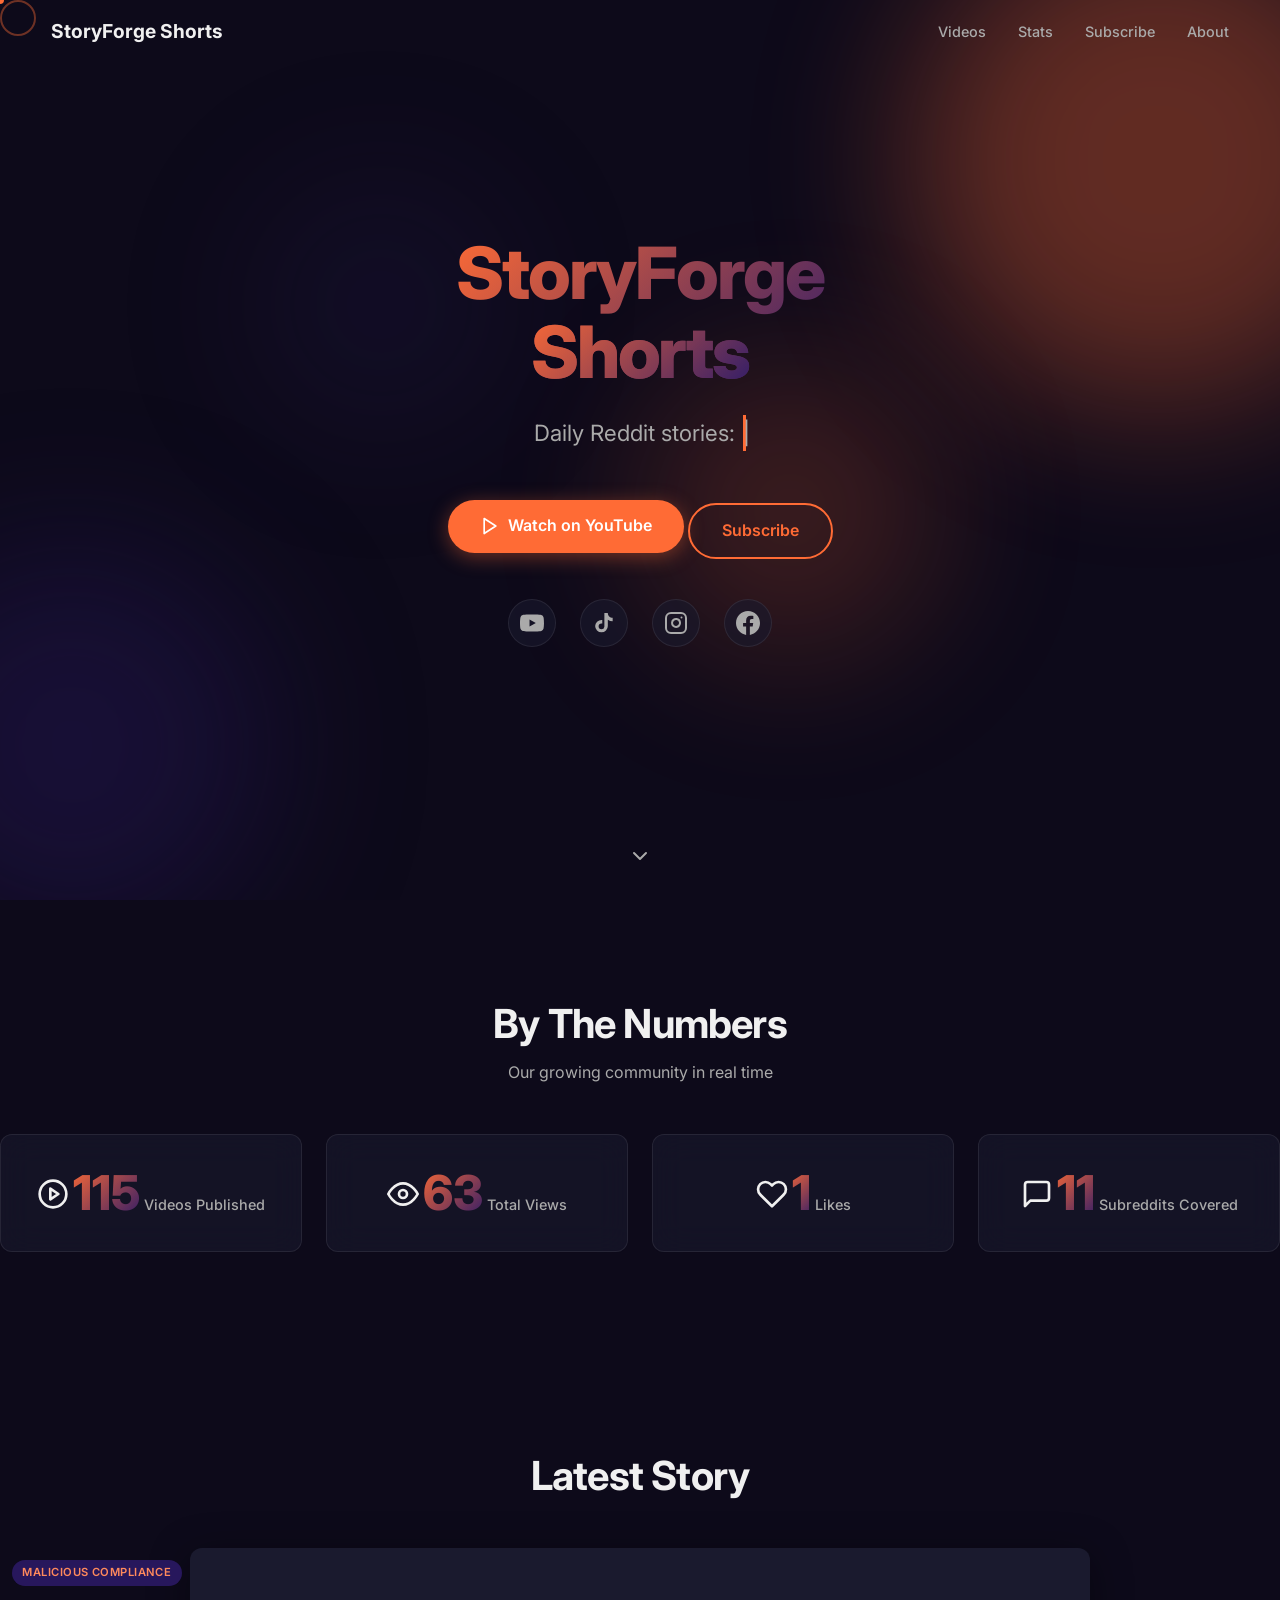
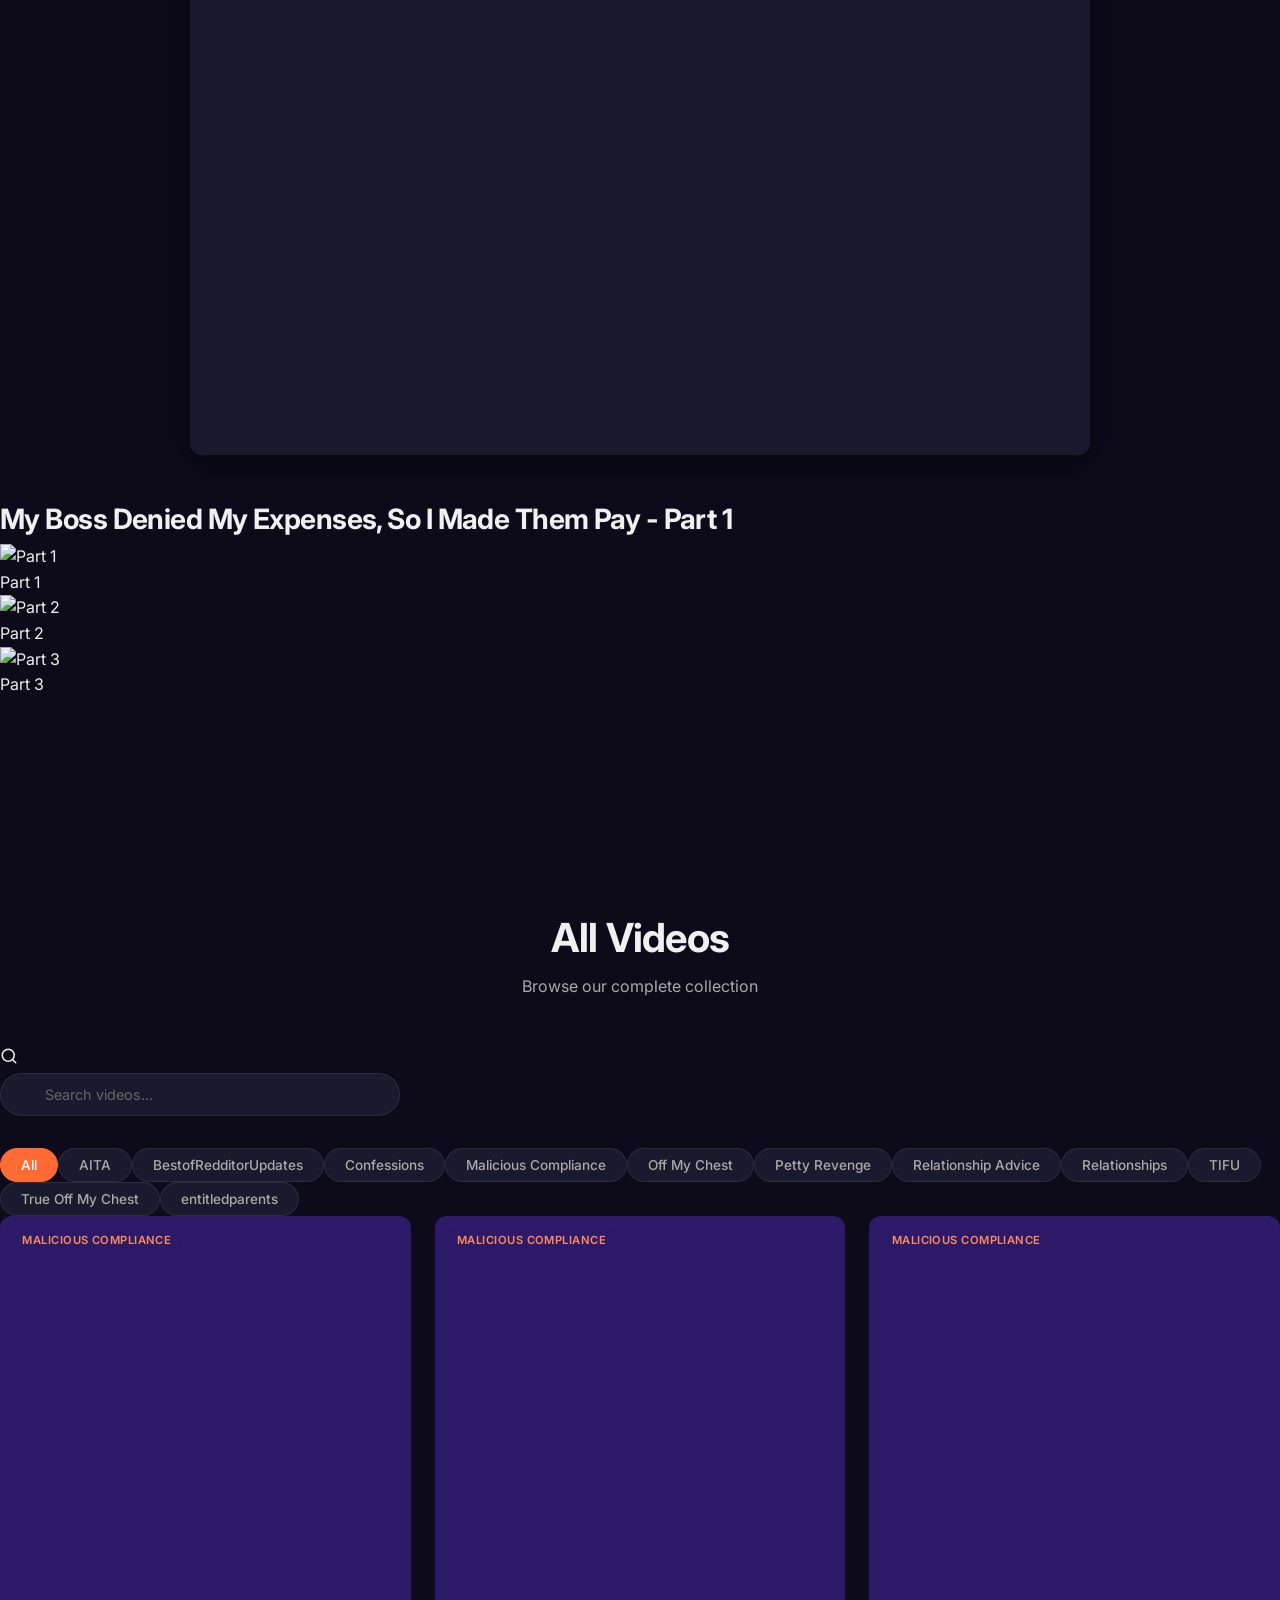
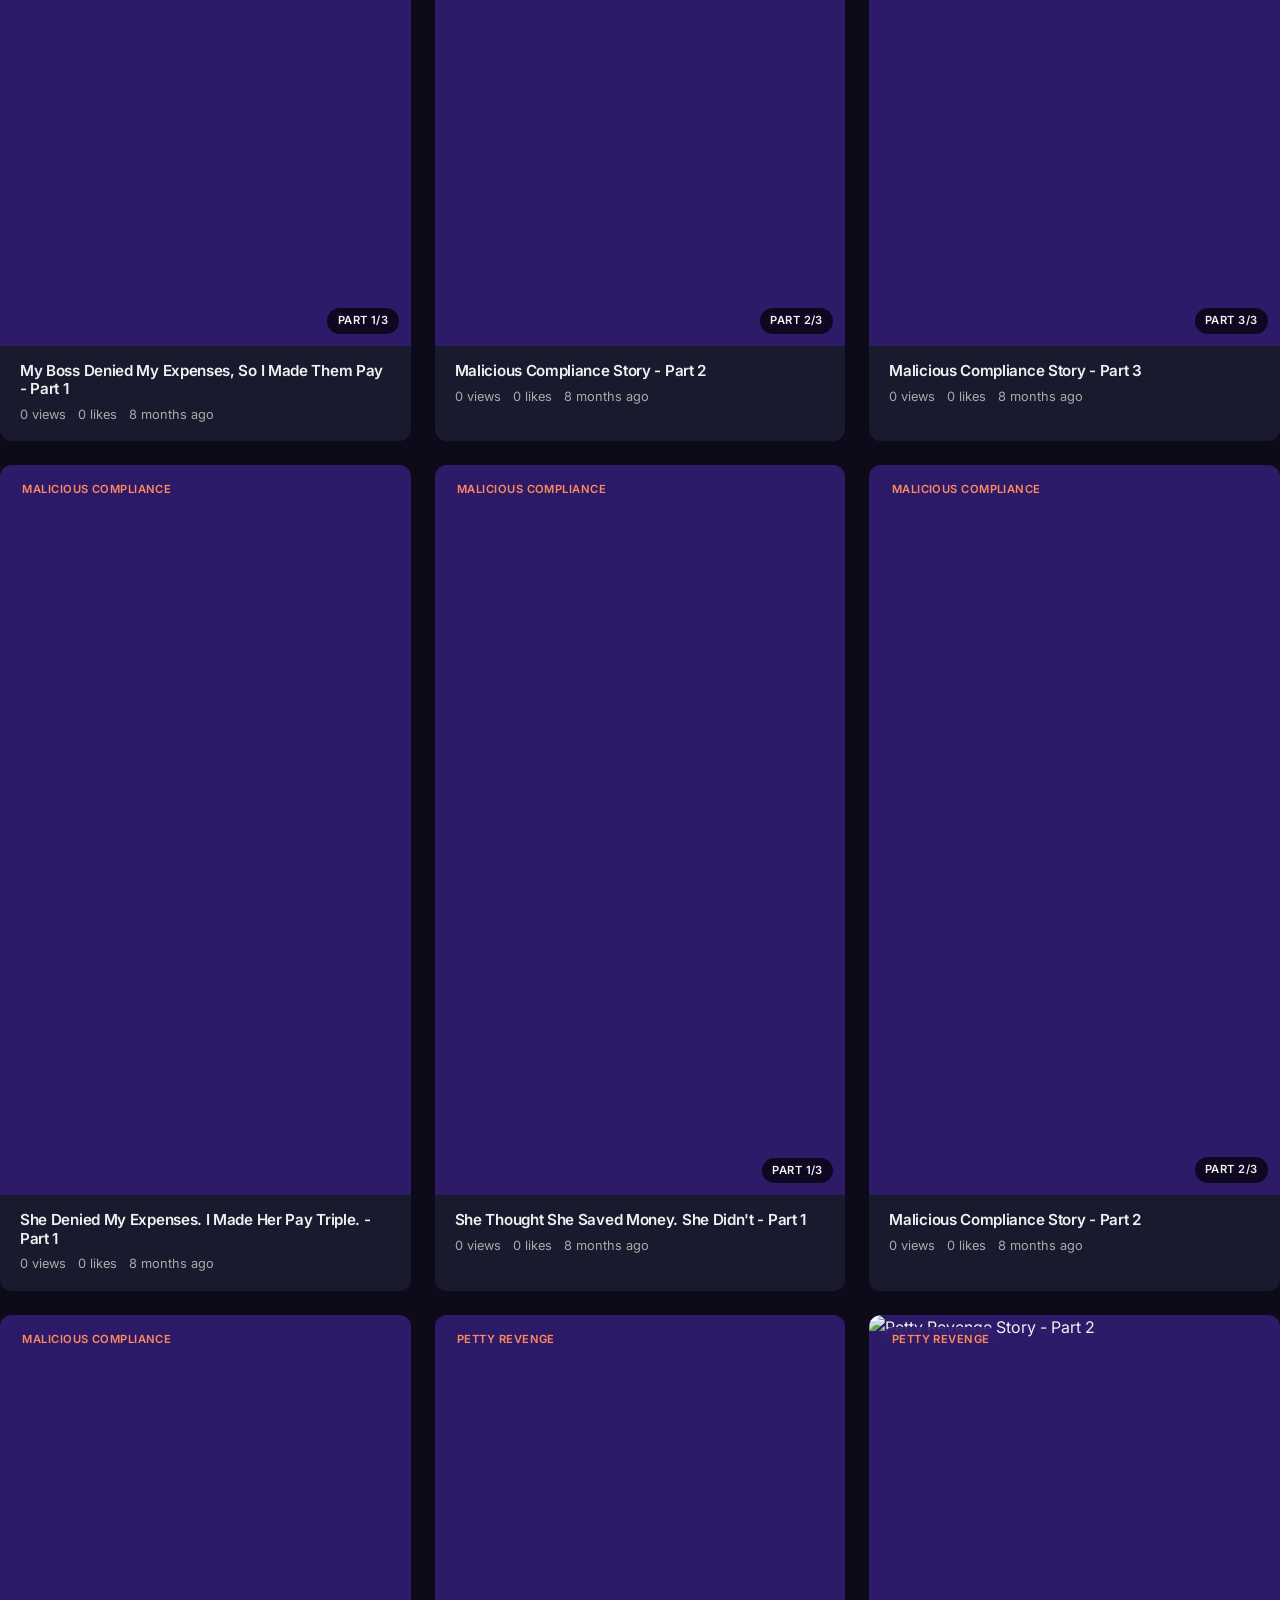
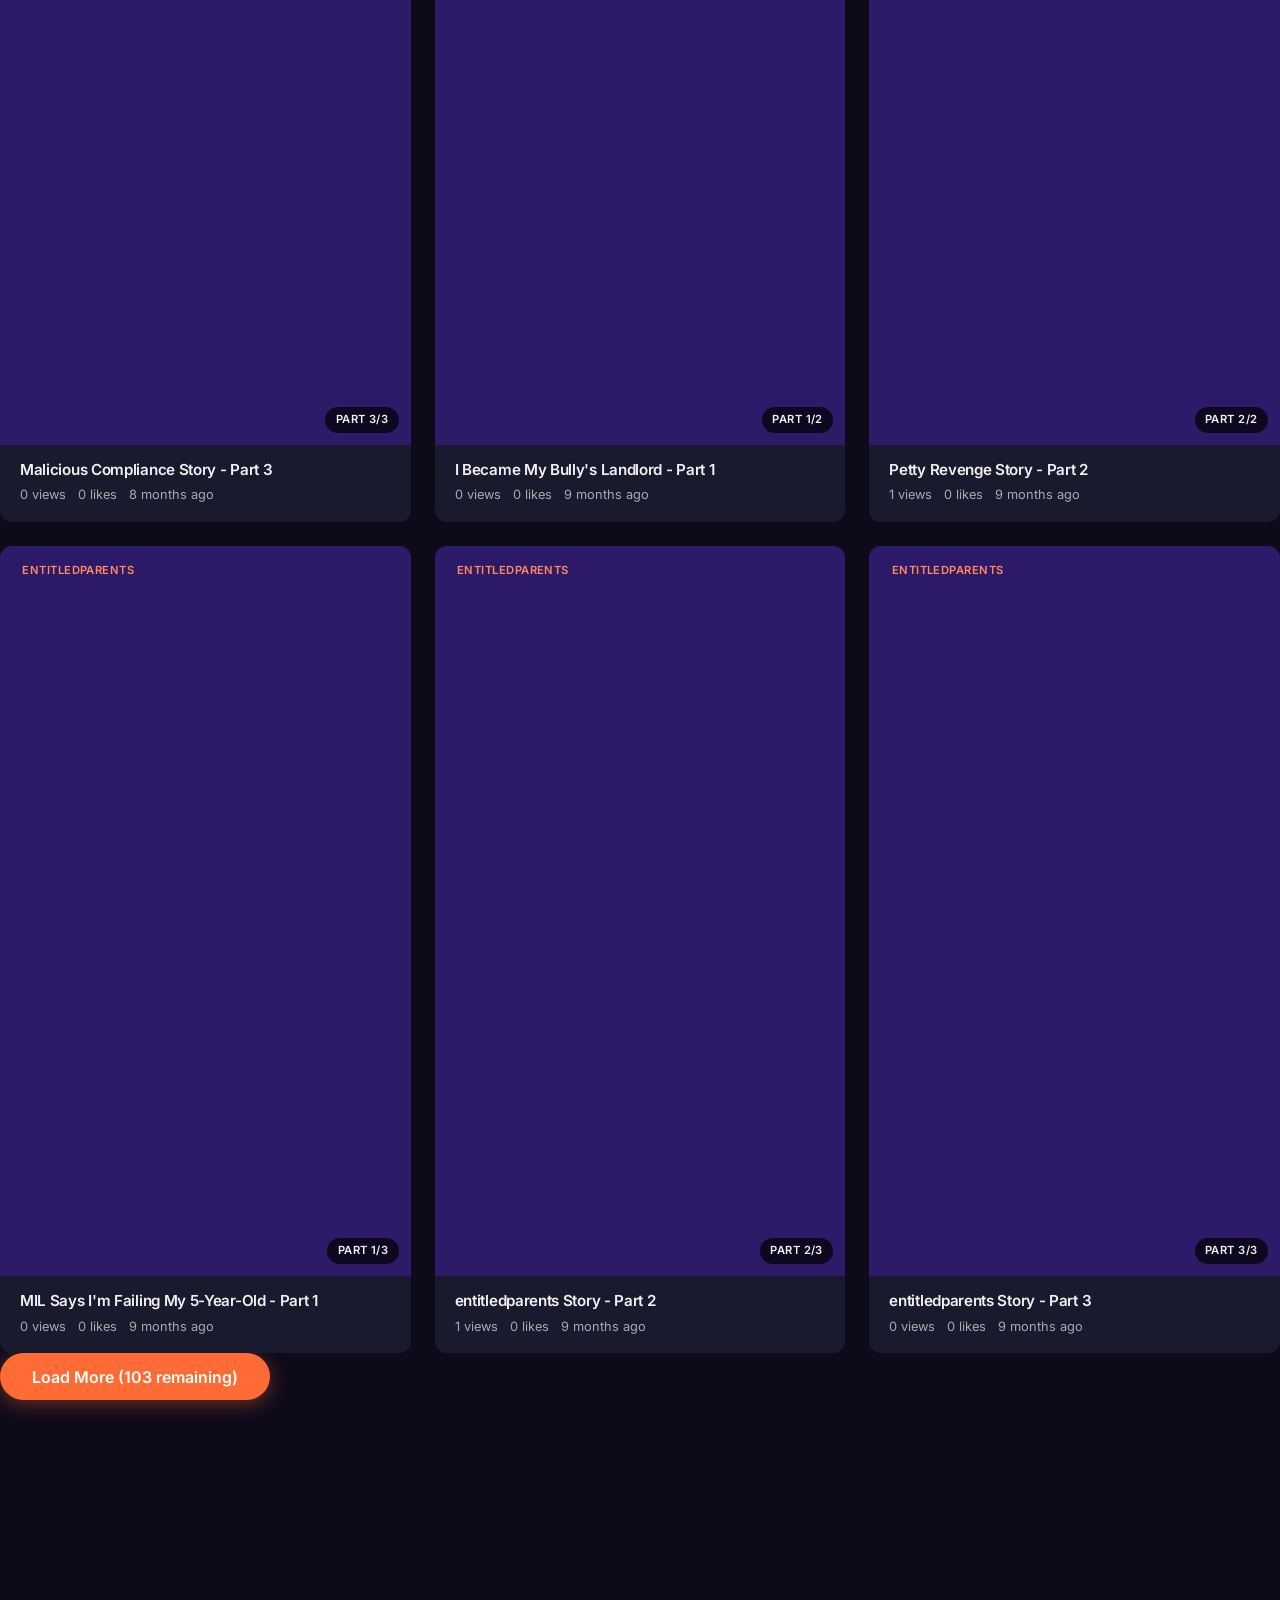
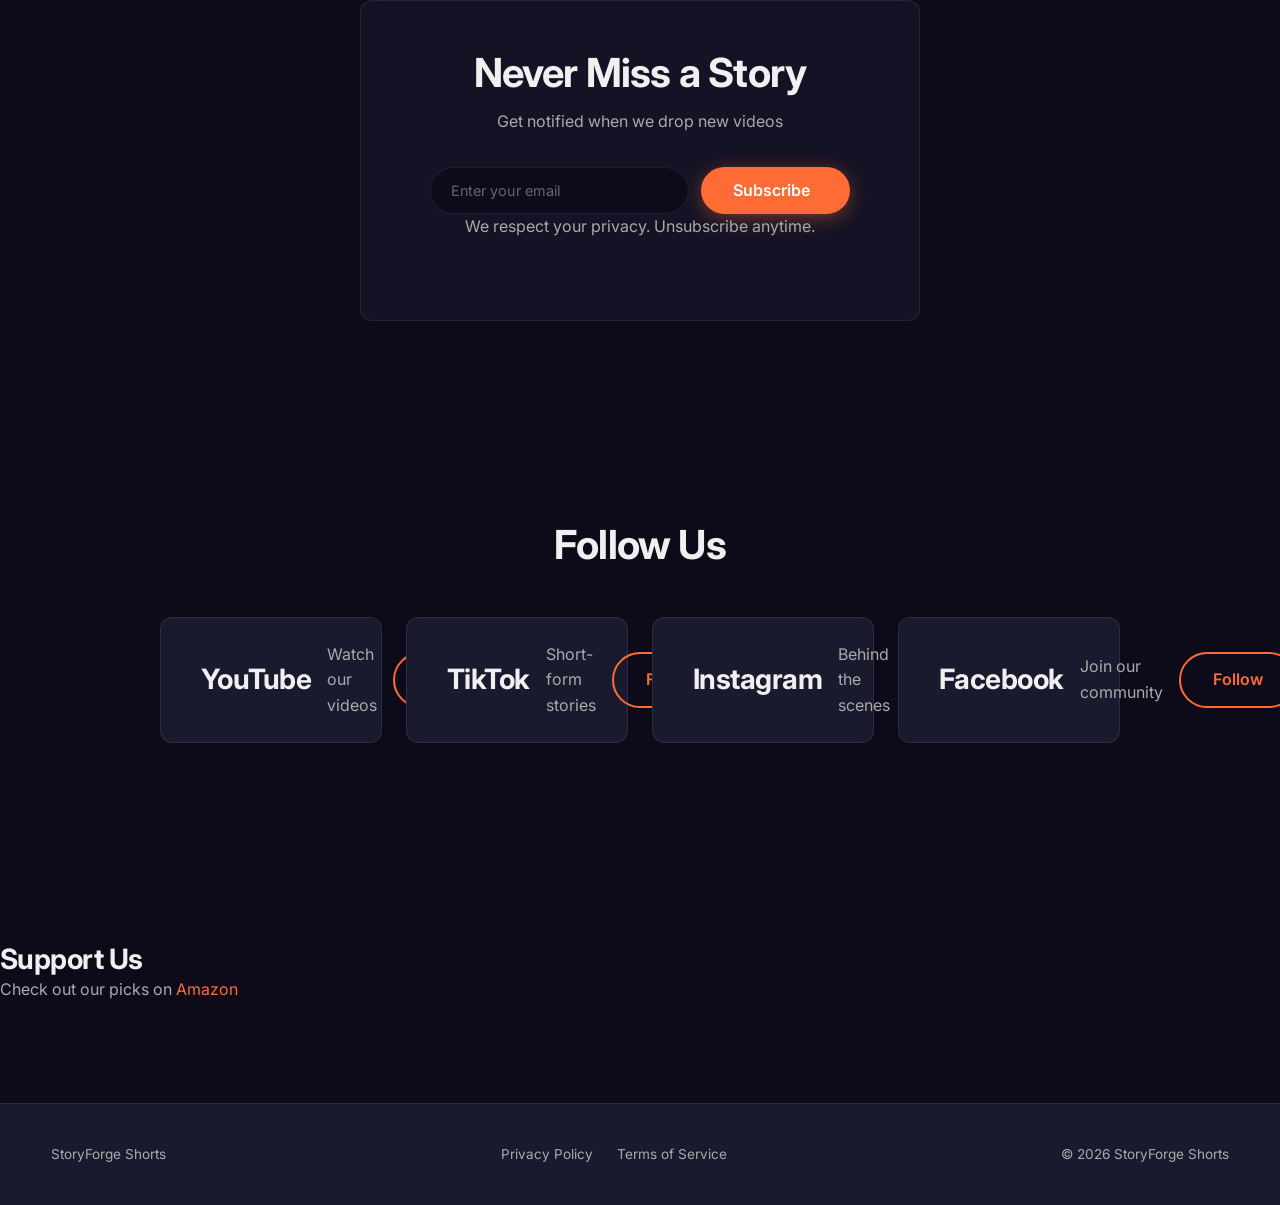
==== commit 2ff7a4b4: "Fix 22 HTML/CSS/JS consistency issues across website Major fixes: - Orb classes: orb-1/2/3/4 -> hero" ====
--- a/index.html
+++ b/index.html
@@ -71,26 +71,28 @@
 
     <!-- ===== NAVBAR ===== -->
     <nav class="navbar">
-        <a href="#" class="nav-logo">StoryForge Shorts</a>
-        <div class="nav-links">
-            <a href="#videos">Videos</a>
-            <a href="#stats">Stats</a>
-            <a href="#subscribe">Subscribe</a>
-            <a href="#social">About</a>
-        </div>
-        <button class="hamburger" aria-label="Toggle navigation">
-            <span></span>
-            <span></span>
-            <span></span>
-        </button>
+        <div class="container">
+            <a href="#" class="nav-logo">StoryForge Shorts</a>
+            <div class="nav-links">
+                <a href="#videos">Videos</a>
+                <a href="#stats">Stats</a>
+                <a href="#subscribe">Subscribe</a>
+                <a href="#social">About</a>
+            </div>
+            <button class="nav-toggle" aria-label="Toggle navigation">
+                <span></span>
+                <span></span>
+                <span></span>
+            </button>
+        </div>
     </nav>
 
     <!-- ===== HERO ===== -->
     <section id="hero" class="hero">
-        <div class="orb orb-1"></div>
-        <div class="orb orb-2"></div>
-        <div class="orb orb-3"></div>
-        <div class="orb orb-4"></div>
+        <div class="hero-orb hero-orb--1"></div>
+        <div class="hero-orb hero-orb--2"></div>
+        <div class="hero-orb hero-orb--3"></div>
+        <div class="hero-orb hero-orb--4"></div>
 
         <div class="hero-content">
             <h1 class="hero-title">
@@ -98,7 +100,7 @@
                 <span class="text-gradient">Shorts</span>
             </h1>
             <p class="hero-tagline">
-                Daily Reddit stories: <span class="typing-text"></span><span class="typing-cursor">|</span>
+                Daily Reddit stories: <span class="typing-text"></span><span class="typed-cursor">|</span>
             </p>
             <div class="hero-cta">
                 <a href="https://www.youtube.com/@storyforgecaps" class="btn-primary" target="_blank" rel="noopener">
@@ -163,9 +165,13 @@
         <div class="section-header reveal">
             <h2>Latest Story</h2>
         </div>
-        <div id="featured-player" class="reveal"></div>
-        <div id="featured-info" class="reveal"></div>
-        <div id="story-carousel" class="reveal"></div>
+        <div id="featured-player" class="reveal">
+            <div class="featured-embed" id="featured-embed"></div>
+            <h3 class="featured-title"></h3>
+            <span class="featured-badge badge badge-subreddit"></span>
+            <span class="featured-new badge badge-new" style="display:none;">NEW</span>
+        </div>
+        <div id="story-carousel" class="story-carousel reveal"></div>
     </section>
 
     <!-- ===== VIDEO GALLERY ===== -->
@@ -177,12 +183,12 @@
         <div class="gallery-controls reveal">
             <div class="search-bar">
                 <svg width="18" height="18" viewBox="0 0 24 24" fill="none" stroke="currentColor" stroke-width="2" stroke-linecap="round" stroke-linejoin="round"><circle cx="11" cy="11" r="8"></circle><line x1="21" y1="21" x2="16.65" y2="16.65"></line></svg>
-                <input type="text" id="search-input" placeholder="Search videos..." aria-label="Search videos">
+                <input type="text" id="video-search" class="search-input" placeholder="Search videos..." aria-label="Search videos">
             </div>
             <div id="filter-pills"></div>
         </div>
         <div id="video-grid" class="video-grid reveal"></div>
-        <button id="load-more-btn" class="btn-primary" style="display:none;">Load More</button>
+        <button id="load-more" class="load-more-btn btn-primary" style="display:none;">Load More</button>
     </section>
 
     <!-- ===== SUBSCRIBE ===== -->
@@ -190,7 +196,7 @@
         <div class="subscribe-card glass reveal">
             <h2>Never Miss a Story</h2>
             <p>Get notified when we drop new videos</p>
-            <form id="subscribe-form">
+            <form id="subscribe-form" class="subscribe-form">
                 <input type="email" placeholder="Enter your email" required aria-label="Email address">
                 <button type="submit" class="btn-primary">
                     Subscribe
@@ -207,25 +213,25 @@
             <h2>Follow Us</h2>
         </div>
         <div class="social-grid">
-            <div class="social-card youtube reveal">
+            <div class="social-card social-card--youtube reveal">
                 <svg width="40" height="40" viewBox="0 0 24 24" fill="currentColor"><path d="M23.498 6.186a3.016 3.016 0 0 0-2.122-2.136C19.505 3.545 12 3.545 12 3.545s-7.505 0-9.377.505A3.017 3.017 0 0 0 .502 6.186C0 8.07 0 12 0 12s0 3.93.502 5.814a3.016 3.016 0 0 0 2.122 2.136c1.871.505 9.376.505 9.376.505s7.505 0 9.377-.505a3.015 3.015 0 0 0 2.122-2.136C24 15.93 24 12 24 12s0-3.93-.502-5.814zM9.545 15.568V8.432L15.818 12l-6.273 3.568z"/></svg>
                 <h3>YouTube</h3>
                 <p>Watch our videos</p>
                 <a href="https://www.youtube.com/@storyforgecaps" class="btn-outline" target="_blank" rel="noopener">Subscribe</a>
             </div>
-            <div class="social-card tiktok reveal">
+            <div class="social-card social-card--tiktok reveal">
                 <svg width="40" height="40" viewBox="0 0 24 24" fill="currentColor"><path d="M19.59 6.69a4.83 4.83 0 0 1-3.77-4.25V2h-3.45v13.67a2.89 2.89 0 0 1-2.88 2.5 2.89 2.89 0 0 1-2.89-2.89 2.89 2.89 0 0 1 2.89-2.89c.28 0 .54.04.79.1v-3.5a6.37 6.37 0 0 0-.79-.05A6.34 6.34 0 0 0 3.15 15a6.34 6.34 0 0 0 6.34 6.34 6.34 6.34 0 0 0 6.34-6.34V8.75a8.28 8.28 0 0 0 4.84 1.55V6.85a4.84 4.84 0 0 1-1.08-.16z"/></svg>
                 <h3>TikTok</h3>
                 <p>Short-form stories</p>
                 <a href="https://www.tiktok.com/@storyforgesshorts" class="btn-outline" target="_blank" rel="noopener">Follow</a>
             </div>
-            <div class="social-card instagram reveal">
+            <div class="social-card social-card--instagram reveal">
                 <svg width="40" height="40" viewBox="0 0 24 24" fill="none" stroke="currentColor" stroke-width="2" stroke-linecap="round" stroke-linejoin="round"><rect x="2" y="2" width="20" height="20" rx="5" ry="5"></rect><path d="M16 11.37A4 4 0 1 1 12.63 8 4 4 0 0 1 16 11.37z"></path><line x1="17.5" y1="6.5" x2="17.51" y2="6.5"></line></svg>
                 <h3>Instagram</h3>
                 <p>Behind the scenes</p>
                 <a href="https://www.instagram.com/storyforgesshorts" class="btn-outline" target="_blank" rel="noopener">Follow</a>
             </div>
-            <div class="social-card facebook reveal">
+            <div class="social-card social-card--facebook reveal">
                 <svg width="40" height="40" viewBox="0 0 24 24" fill="currentColor"><path d="M24 12.073c0-6.627-5.373-12-12-12s-12 5.373-12 12c0 5.99 4.388 10.954 10.125 11.854v-8.385H7.078v-3.47h3.047V9.43c0-3.007 1.792-4.669 4.533-4.669 1.312 0 2.686.235 2.686.235v2.953H15.83c-1.491 0-1.956.925-1.956 1.874v2.25h3.328l-.532 3.47h-2.796v8.385C19.612 23.027 24 18.062 24 12.073z"/></svg>
                 <h3>Facebook</h3>
                 <p>Join our community</p>
@@ -241,29 +247,18 @@
     </section>
 
     <!-- ===== FOOTER ===== -->
-    <footer>
-        <div class="footer-content">
-            <span class="footer-logo">StoryForge Shorts</span>
-            <div class="footer-links">
+    <footer class="footer">
+        <div class="container">
+            <span class="footer__copy">StoryForge Shorts</span>
+            <div class="footer__links">
                 <a href="./privacy.html">Privacy Policy</a>
                 <a href="./tos.html">Terms of Service</a>
             </div>
-            <p class="footer-copy">&copy; 2026 StoryForge Shorts</p>
+            <p class="footer__copy">&copy; 2026 StoryForge Shorts</p>
         </div>
     </footer>
 
-    <!-- ===== VIDEO MODAL ===== -->
-    <div id="video-modal" class="modal">
-        <div class="modal-overlay"></div>
-        <div class="modal-content">
-            <button class="modal-close" aria-label="Close modal">
-                <svg width="24" height="24" viewBox="0 0 24 24" fill="none" stroke="currentColor" stroke-width="2" stroke-linecap="round" stroke-linejoin="round"><line x1="18" y1="6" x2="6" y2="18"></line><line x1="6" y1="6" x2="18" y2="18"></line></svg>
-            </button>
-            <div id="modal-embed" class="modal-embed"></div>
-            <div id="modal-info" class="modal-info"></div>
-            <div id="modal-parts" class="modal-parts"></div>
-        </div>
-    </div>
+    <!-- Video modal is created dynamically by main.js -->
 
     <!-- ===== SCRIPTS ===== -->
     <script src="https://cdnjs.cloudflare.com/ajax/libs/gsap/3.12.5/gsap.min.js"></script>
--- a/css/style.css
+++ b/css/style.css
@@ -109,6 +109,24 @@
 ::selection {
   background: var(--primary);
   color: #fff;
+}
+
+
+/* ============================================================
+   Section Headers
+   ============================================================ */
+.section-header {
+  text-align: center;
+  margin-bottom: 3rem;
+}
+
+.section-header h2 {
+  margin-bottom: 0.75rem;
+}
+
+.section-header p {
+  margin: 0 auto;
+  max-width: 600px;
 }
 
 
@@ -1278,6 +1296,116 @@
 
 
 /* ============================================================
+   Video Modal (dynamically created by JS)
+   ============================================================ */
+.video-modal {
+  position: fixed;
+  inset: 0;
+  z-index: 2000;
+  display: none;
+  align-items: center;
+  justify-content: center;
+}
+
+.video-modal.open {
+  display: flex;
+}
+
+.video-modal-backdrop {
+  position: absolute;
+  inset: 0;
+  background: rgba(0, 0, 0, 0.8);
+  backdrop-filter: blur(8px);
+  -webkit-backdrop-filter: blur(8px);
+}
+
+.video-modal-content {
+  position: relative;
+  z-index: 1;
+  width: 90%;
+  max-width: 480px;
+  max-height: 90vh;
+  overflow-y: auto;
+  padding: 2rem;
+  background: var(--bg-surface);
+  border: 1px solid var(--glass-border);
+  border-radius: var(--radius);
+  text-align: center;
+}
+
+.video-modal-close {
+  position: absolute;
+  top: 1rem;
+  right: 1rem;
+  font-size: 1.5rem;
+  color: var(--text-muted);
+  background: none;
+  border: none;
+  cursor: pointer;
+  z-index: 2;
+  transition: color var(--duration) var(--ease);
+}
+
+.video-modal-close:hover {
+  color: var(--text);
+}
+
+.video-modal-embed {
+  margin-bottom: 1.5rem;
+}
+
+.video-modal-info h3 {
+  margin-bottom: 0.75rem;
+  font-size: 1.1rem;
+}
+
+.video-modal-meta {
+  display: flex;
+  justify-content: center;
+  gap: 1rem;
+  flex-wrap: wrap;
+  font-size: 0.85rem;
+  color: var(--text-muted);
+  margin-bottom: 1rem;
+}
+
+.video-modal-parts {
+  margin-top: 1rem;
+}
+
+.modal-parts-label {
+  font-size: 0.85rem;
+  color: var(--text-muted);
+  margin-bottom: 0.75rem;
+}
+
+.modal-parts-list {
+  display: flex;
+  gap: 0.5rem;
+  justify-content: center;
+  flex-wrap: wrap;
+}
+
+.modal-part-btn {
+  padding: 0.4rem 1rem;
+  border-radius: var(--radius-pill);
+  background: var(--bg-card);
+  border: 1px solid var(--glass-border);
+  color: var(--text-muted);
+  font-size: 0.85rem;
+  cursor: pointer;
+  transition: all var(--duration) var(--ease);
+}
+
+.modal-part-btn:hover,
+.modal-part-btn.active {
+  background: var(--primary);
+  border-color: var(--primary);
+  color: #fff;
+}
+
+
+/* ============================================================
    Animations
    ============================================================ */
 @keyframes float {
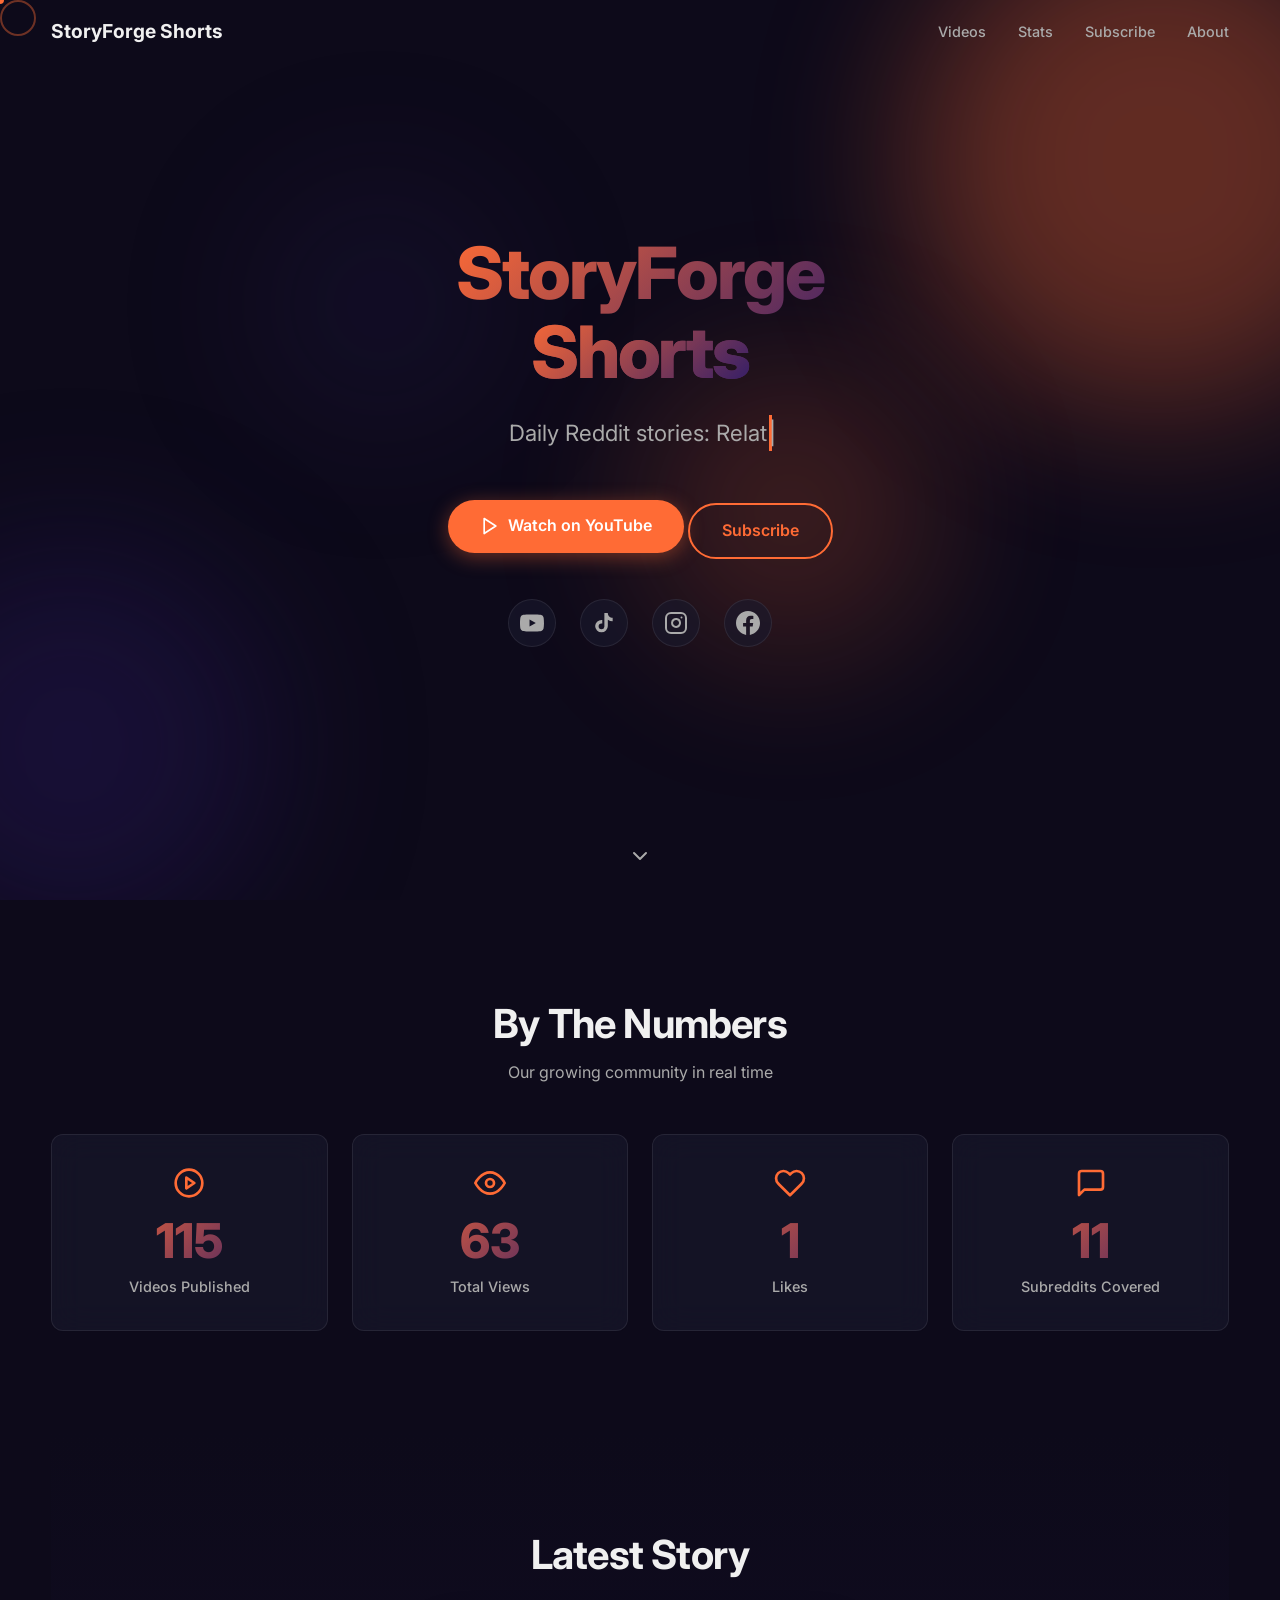
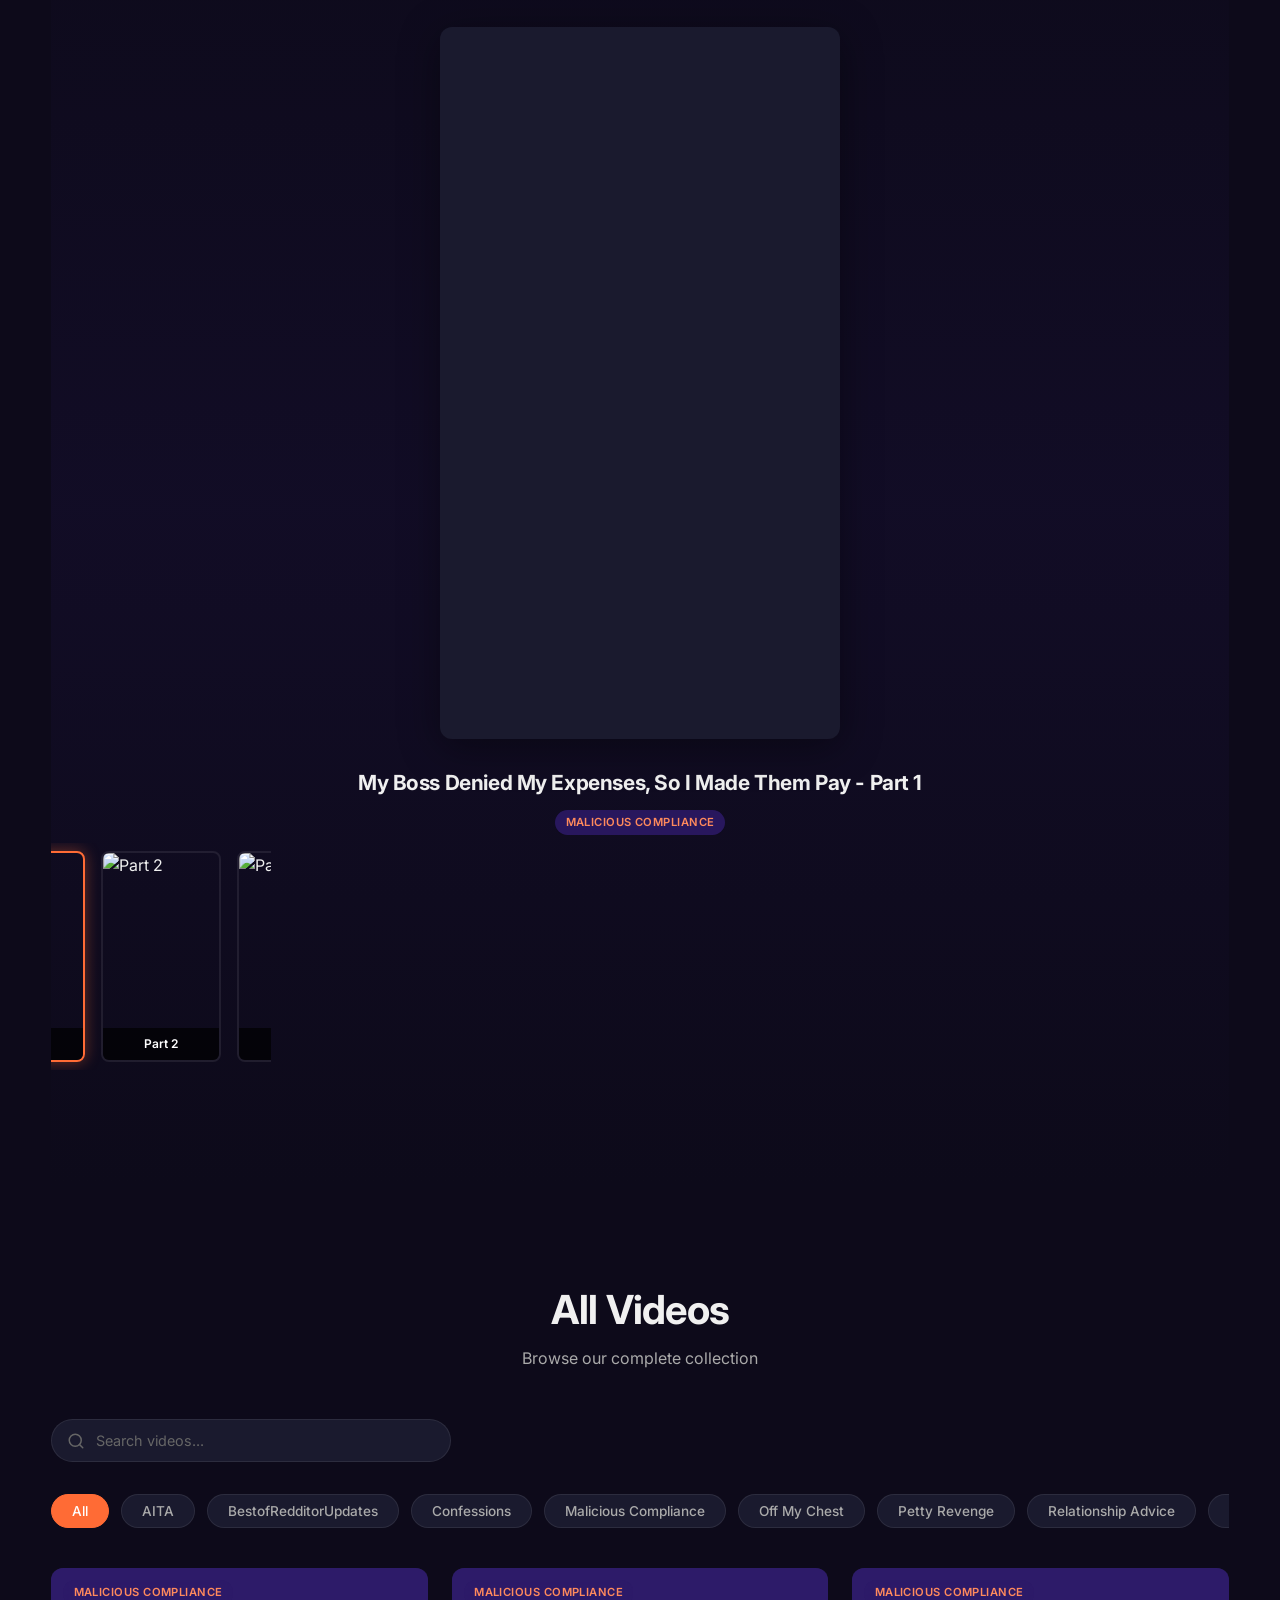
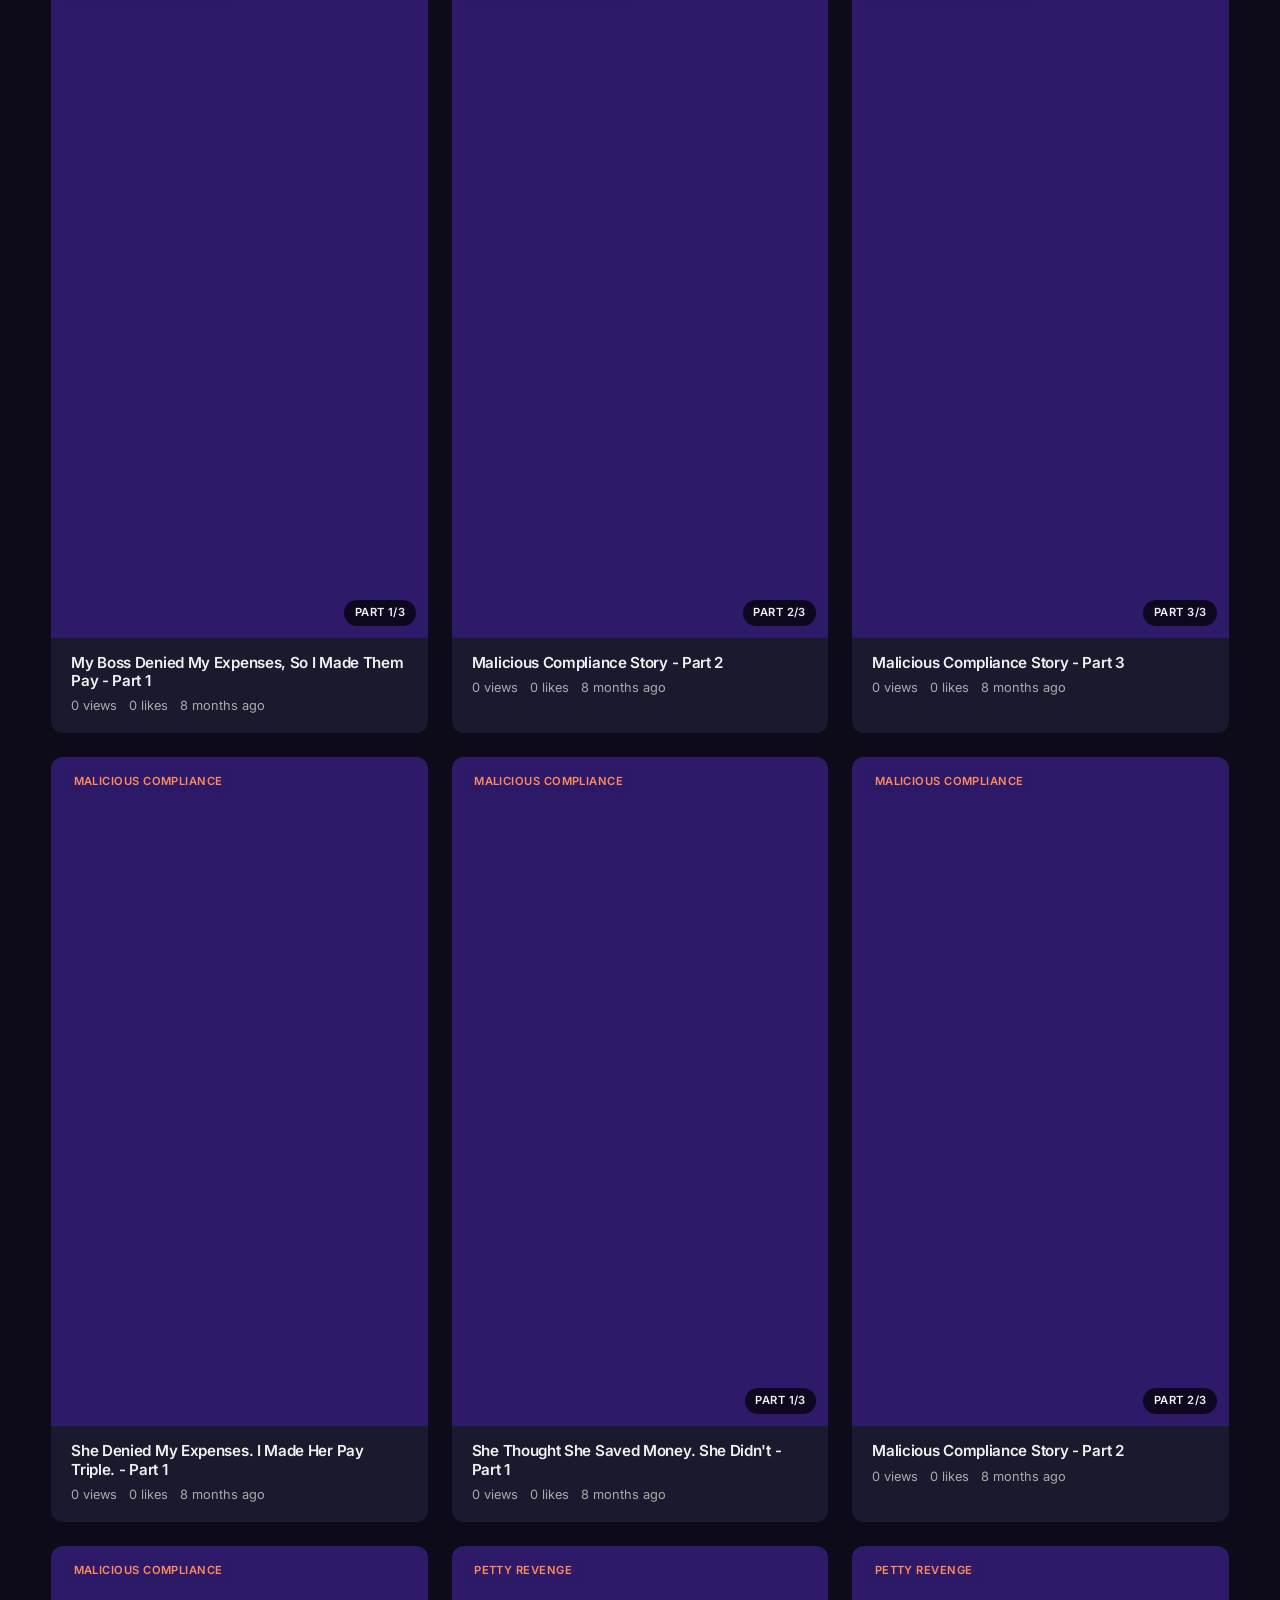
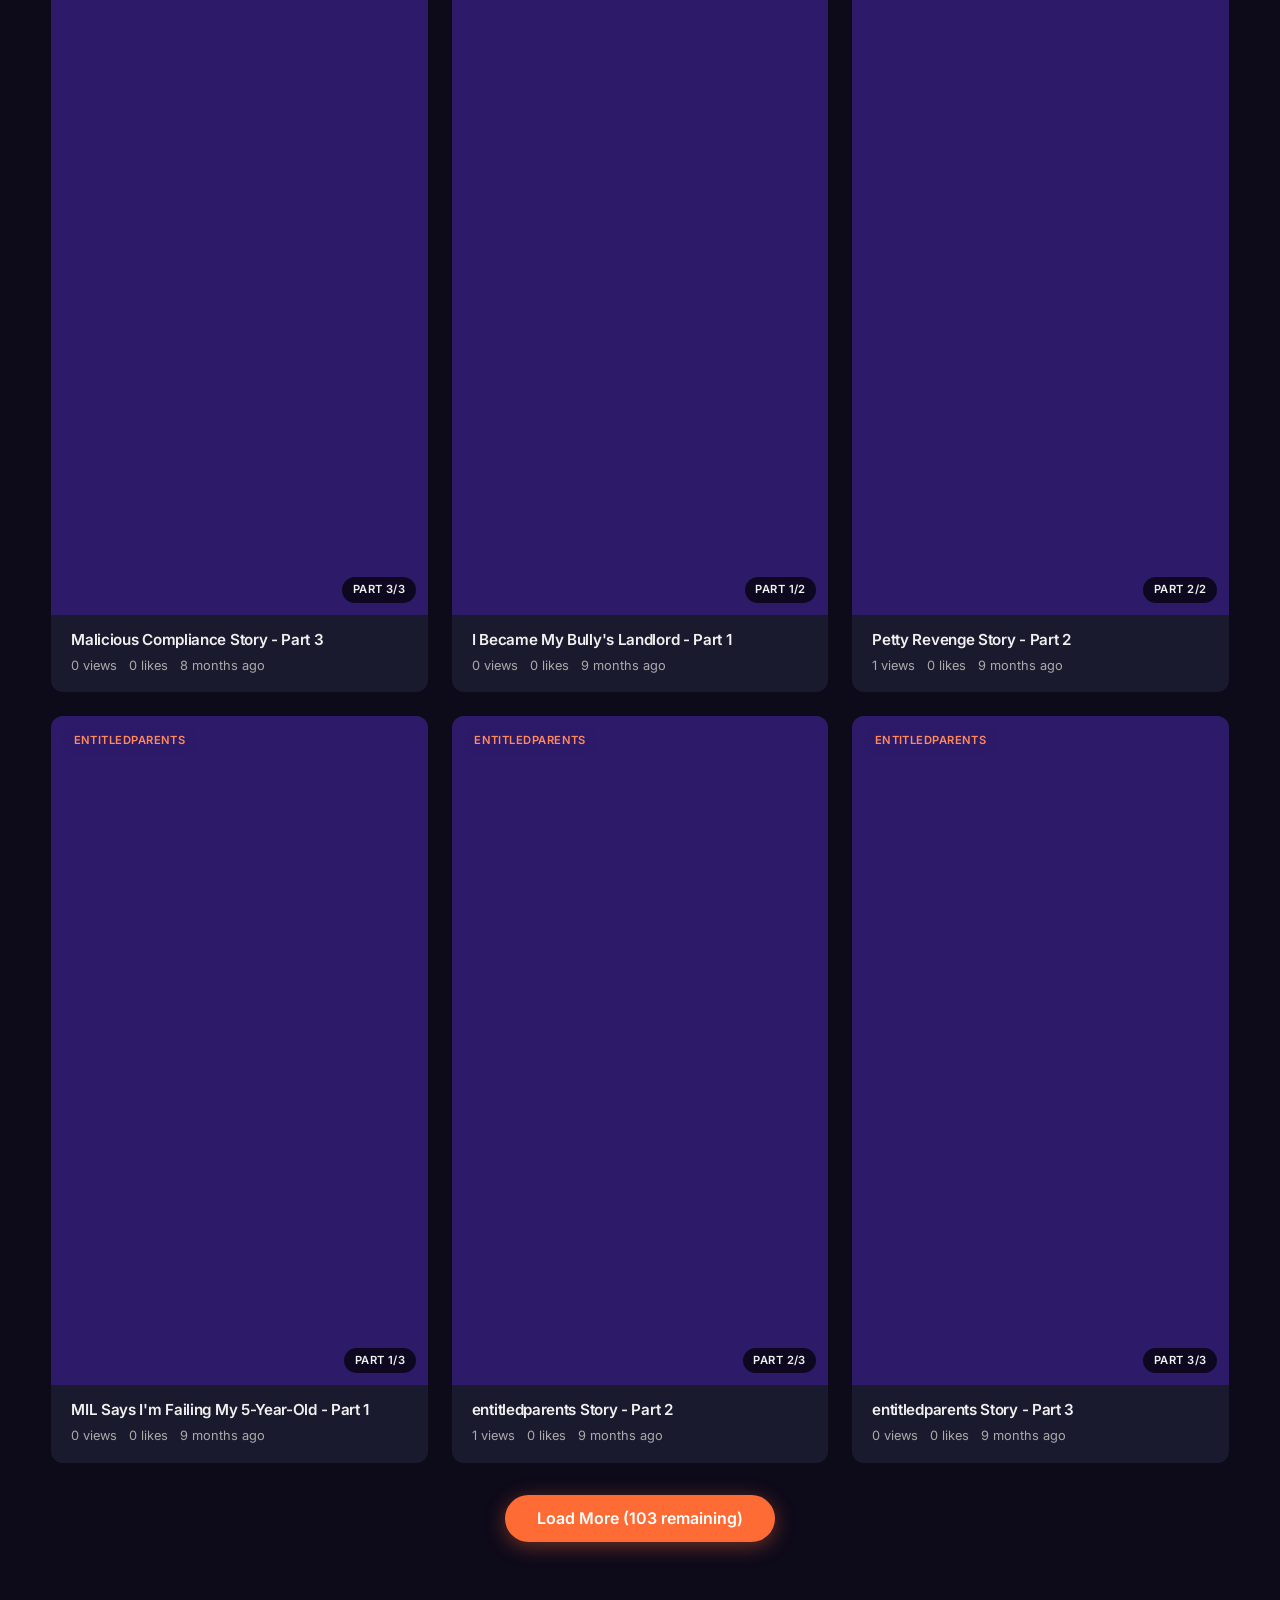
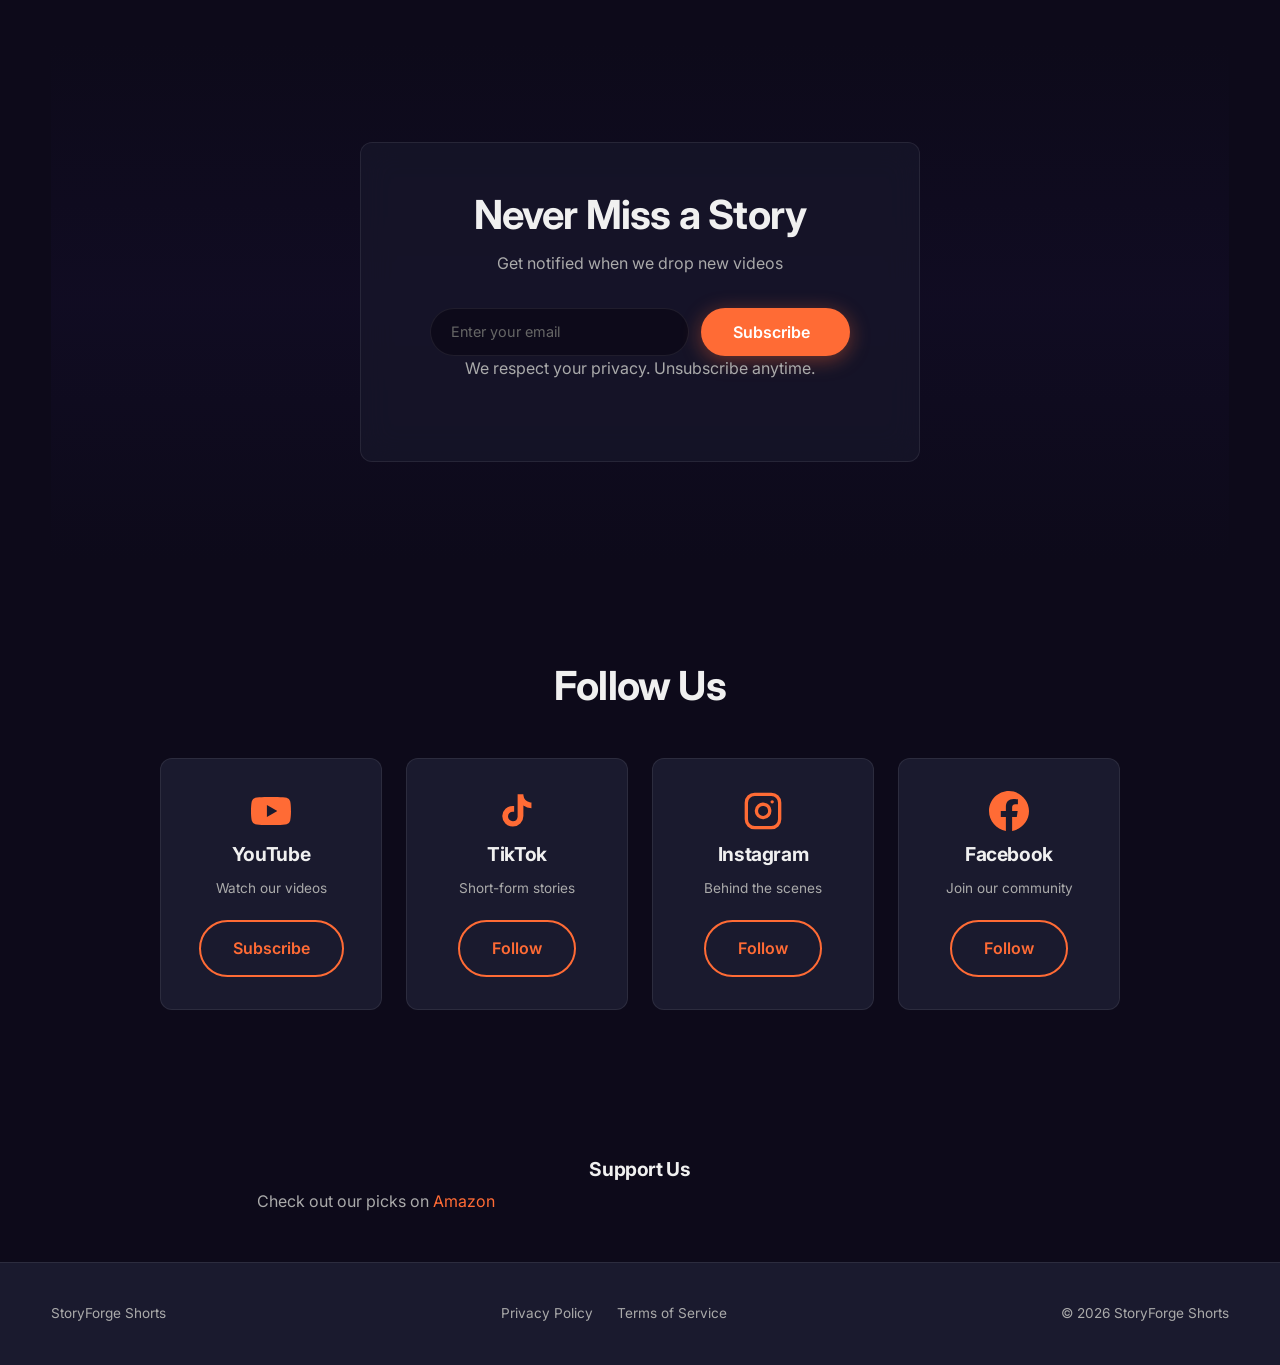
==== commit 093fe664: "Fix section visibility and layout issues - Add container centering to all content sections - Fix GSA" ====
--- a/index.html
+++ b/index.html
@@ -182,10 +182,10 @@
         </div>
         <div class="gallery-controls reveal">
             <div class="search-bar">
-                <svg width="18" height="18" viewBox="0 0 24 24" fill="none" stroke="currentColor" stroke-width="2" stroke-linecap="round" stroke-linejoin="round"><circle cx="11" cy="11" r="8"></circle><line x1="21" y1="21" x2="16.65" y2="16.65"></line></svg>
+                <svg class="search-icon" width="18" height="18" viewBox="0 0 24 24" fill="none" stroke="currentColor" stroke-width="2" stroke-linecap="round" stroke-linejoin="round"><circle cx="11" cy="11" r="8"></circle><line x1="21" y1="21" x2="16.65" y2="16.65"></line></svg>
                 <input type="text" id="video-search" class="search-input" placeholder="Search videos..." aria-label="Search videos">
             </div>
-            <div id="filter-pills"></div>
+            <div id="filter-pills" class="filter-bar"></div>
         </div>
         <div id="video-grid" class="video-grid reveal"></div>
         <button id="load-more" class="load-more-btn btn-primary" style="display:none;">Load More</button>
@@ -196,8 +196,8 @@
         <div class="subscribe-card glass reveal">
             <h2>Never Miss a Story</h2>
             <p>Get notified when we drop new videos</p>
-            <form id="subscribe-form" class="subscribe-form">
-                <input type="email" placeholder="Enter your email" required aria-label="Email address">
+            <form id="subscribe-form" class="subscribe-form" action="https://buttondown.com/storyforgesshorts" method="POST" target="_blank">
+                <input type="email" name="email" placeholder="Enter your email" required aria-label="Email address">
                 <button type="submit" class="btn-primary">
                     Subscribe
                     <span class="loading-spinner"></span>
--- a/css/style.css
+++ b/css/style.css
@@ -519,6 +519,7 @@
 }
 
 .stat-number {
+  display: block;
   font-size: clamp(2rem, 4vw, 3rem);
   font-weight: 800;
   background: var(--gradient);
@@ -530,6 +531,7 @@
 }
 
 .stat-label {
+  display: block;
   font-size: 0.9rem;
   color: var(--text-muted);
   font-weight: 500;
@@ -764,9 +766,9 @@
 .featured-embed {
   position: relative;
   width: 100%;
-  max-width: 900px;
-  margin: 0 auto 3rem;
-  aspect-ratio: 16 / 9;
+  max-width: 400px;
+  margin: 0 auto 2rem;
+  aspect-ratio: 9 / 16;
   border-radius: var(--radius);
   overflow: hidden;
   background: var(--bg-surface);
@@ -777,6 +779,28 @@
   width: 100%;
   height: 100%;
   border: none;
+}
+
+.featured-title {
+  text-align: center;
+  font-size: 1.3rem;
+  font-weight: 700;
+  margin-bottom: 0.75rem;
+}
+
+.featured-badge {
+  position: static;
+  display: inline-block;
+  margin: 0 0.5rem;
+}
+
+.featured-new {
+  position: static;
+  display: inline-block;
+}
+
+#featured-player {
+  text-align: center;
 }
 
 .story-carousel {
@@ -836,6 +860,57 @@
 .story-card__part {
   font-size: 0.75rem;
   color: var(--text-muted);
+}
+
+/* Carousel cards (JS-generated) */
+.carousel-scroll {
+  display: flex;
+  gap: 1rem;
+  overflow-x: auto;
+  -webkit-overflow-scrolling: touch;
+  scrollbar-width: none;
+  padding: 0.5rem 0;
+  justify-content: center;
+}
+
+.carousel-scroll::-webkit-scrollbar {
+  display: none;
+}
+
+.carousel-card {
+  flex: 0 0 120px;
+  cursor: pointer;
+  border-radius: var(--radius-sm);
+  overflow: hidden;
+  border: 2px solid var(--glass-border);
+  transition: all var(--duration) var(--ease);
+  position: relative;
+}
+
+.carousel-card:hover,
+.carousel-card.active {
+  border-color: var(--primary);
+  box-shadow: 0 0 15px var(--glow-orange);
+}
+
+.carousel-card img {
+  width: 100%;
+  aspect-ratio: 9 / 16;
+  object-fit: cover;
+  display: block;
+}
+
+.carousel-part-label {
+  position: absolute;
+  bottom: 0;
+  left: 0;
+  right: 0;
+  padding: 0.4rem;
+  text-align: center;
+  font-size: 0.75rem;
+  font-weight: 600;
+  color: #fff;
+  background: rgba(0, 0, 0, 0.7);
 }
 
 
@@ -932,14 +1007,33 @@
 
 .social-card {
   display: flex;
+  flex-direction: column;
   align-items: center;
-  gap: 1rem;
-  padding: 1.5rem;
+  text-align: center;
+  gap: 0.75rem;
+  padding: 2rem 1.5rem;
   background: var(--bg-surface);
   border: 1px solid var(--glass-border);
   border-radius: var(--radius);
   transition: all var(--duration) var(--ease);
   text-decoration: none;
+}
+
+.social-card svg {
+  color: var(--primary);
+  flex-shrink: 0;
+}
+
+.social-card h3 {
+  font-size: 1.2rem;
+  font-weight: 700;
+  color: var(--text);
+}
+
+.social-card p {
+  font-size: 0.85rem;
+  color: var(--text-muted);
+  margin-bottom: 0.5rem;
 }
 
 .social-card__icon {
@@ -1661,6 +1755,69 @@
 .mb-2 { margin-bottom: 1rem; }
 .mb-3 { margin-bottom: 1.5rem; }
 .mb-4 { margin-bottom: 2rem; }
+
+
+/* ============================================================
+   Section Content Centering
+   ============================================================ */
+.stats-section,
+.gallery-section,
+.featured-section,
+.subscribe-section,
+.social-section,
+.affiliate-section {
+  width: min(var(--container-width), 92%);
+  margin-left: auto;
+  margin-right: auto;
+}
+
+.featured-section {
+  background: linear-gradient(180deg, var(--bg-deepest) 0%, rgba(45, 27, 105, 0.15) 50%, var(--bg-deepest) 100%);
+}
+
+.subscribe-section {
+  background: linear-gradient(180deg, var(--bg-deepest) 0%, rgba(45, 27, 105, 0.1) 50%, var(--bg-deepest) 100%);
+  text-align: center;
+}
+
+.social-section {
+  text-align: center;
+}
+
+.affiliate-section {
+  text-align: center;
+  padding: 3rem 0;
+  color: var(--text-muted);
+}
+
+.affiliate-section h3 {
+  font-size: 1.2rem;
+  margin-bottom: 0.5rem;
+  color: var(--text);
+}
+
+.gallery-controls {
+  margin-bottom: 2rem;
+}
+
+.stat-card svg {
+  margin: 0 auto 1rem;
+  color: var(--primary);
+  display: block;
+}
+
+.load-more-btn {
+  display: block;
+  margin: 2rem auto 0;
+}
+
+.empty-state {
+  grid-column: 1 / -1;
+  text-align: center;
+  padding: 4rem 2rem;
+  color: var(--text-muted);
+  font-size: 1.1rem;
+}
 
 
 /* ============================================================
